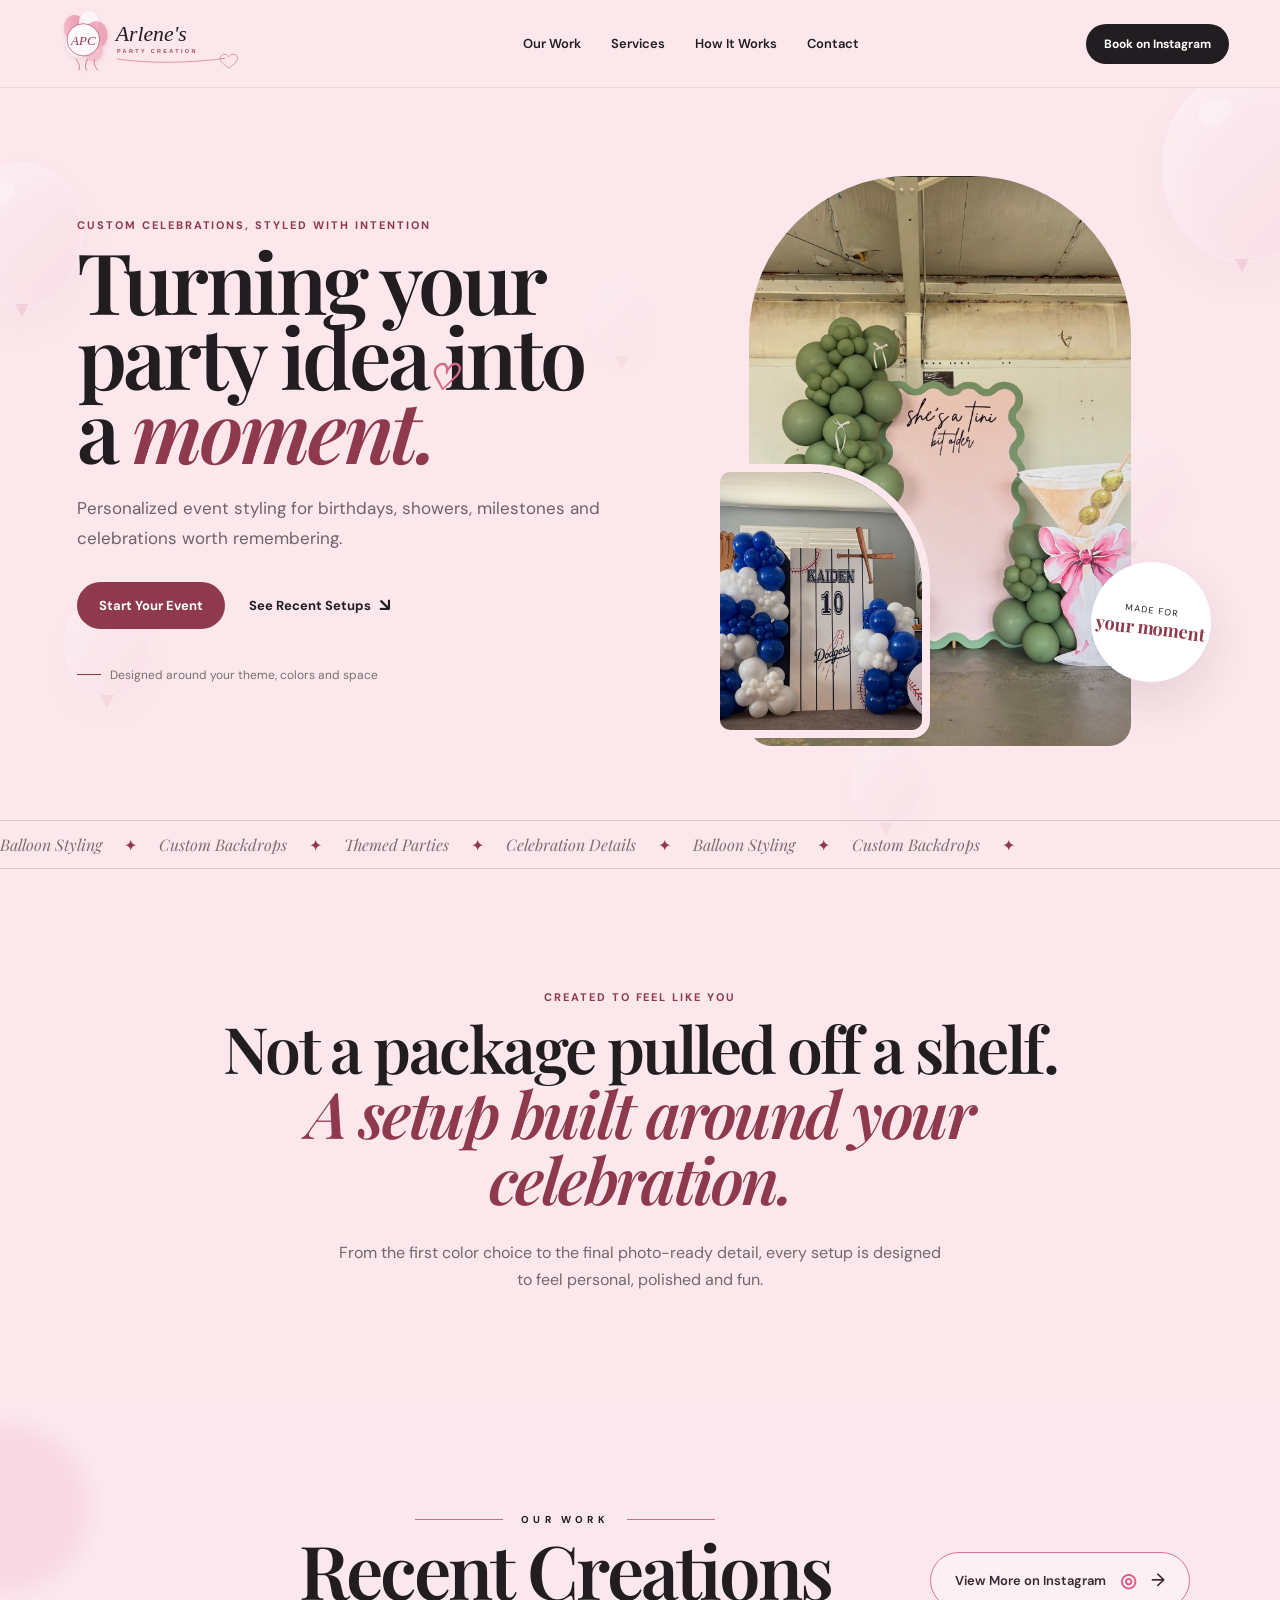
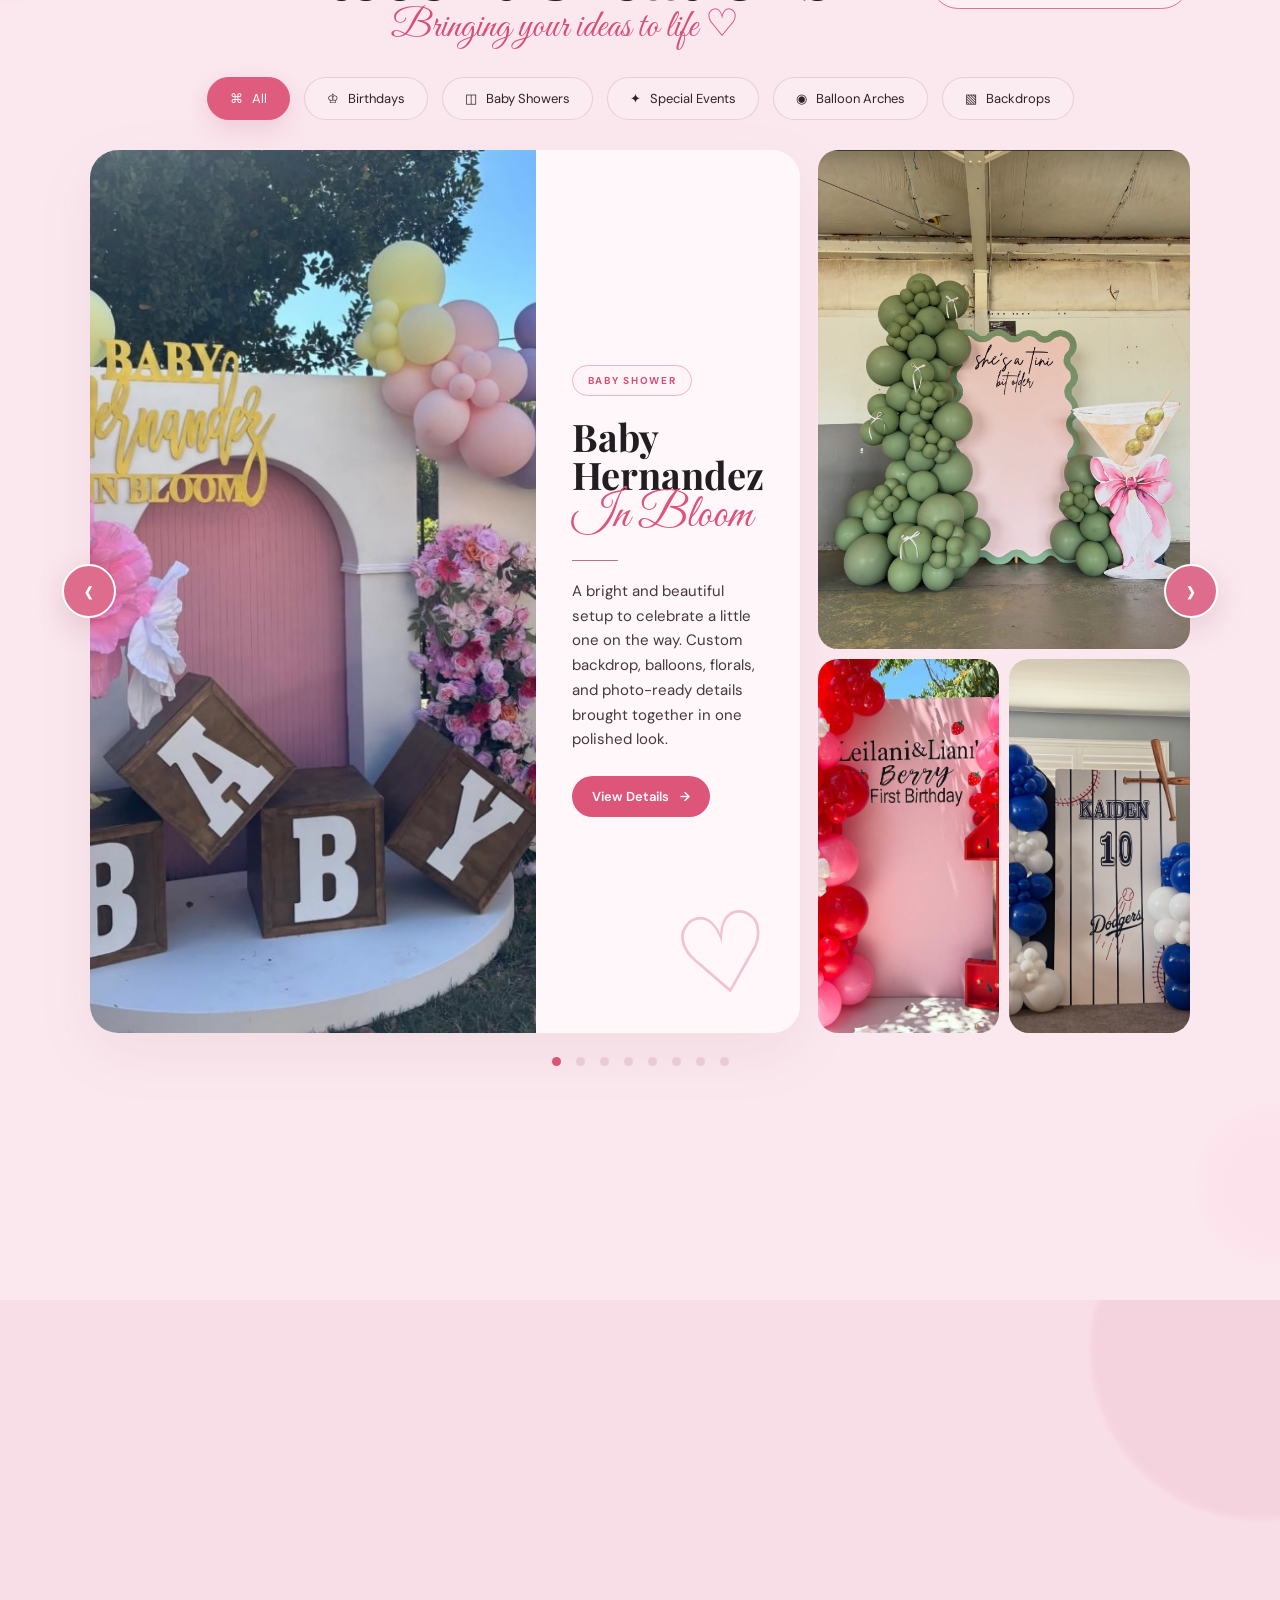
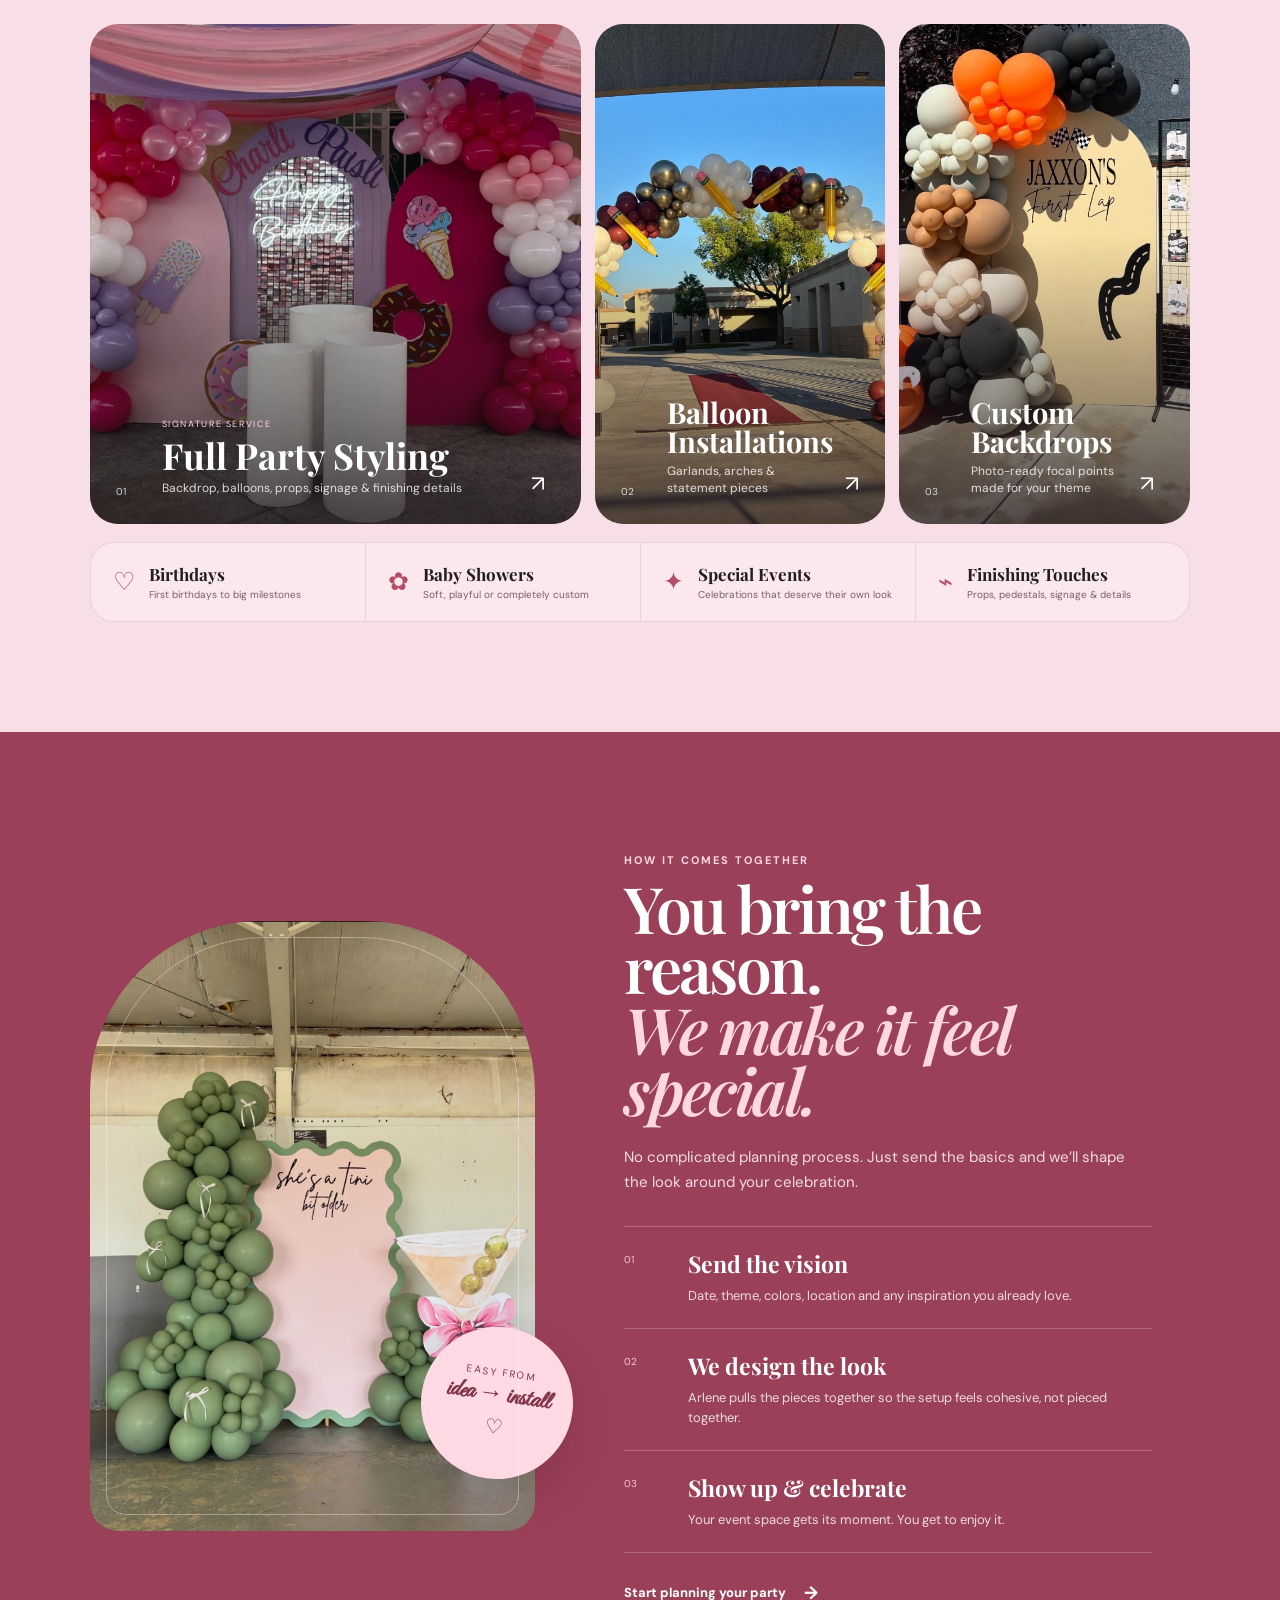
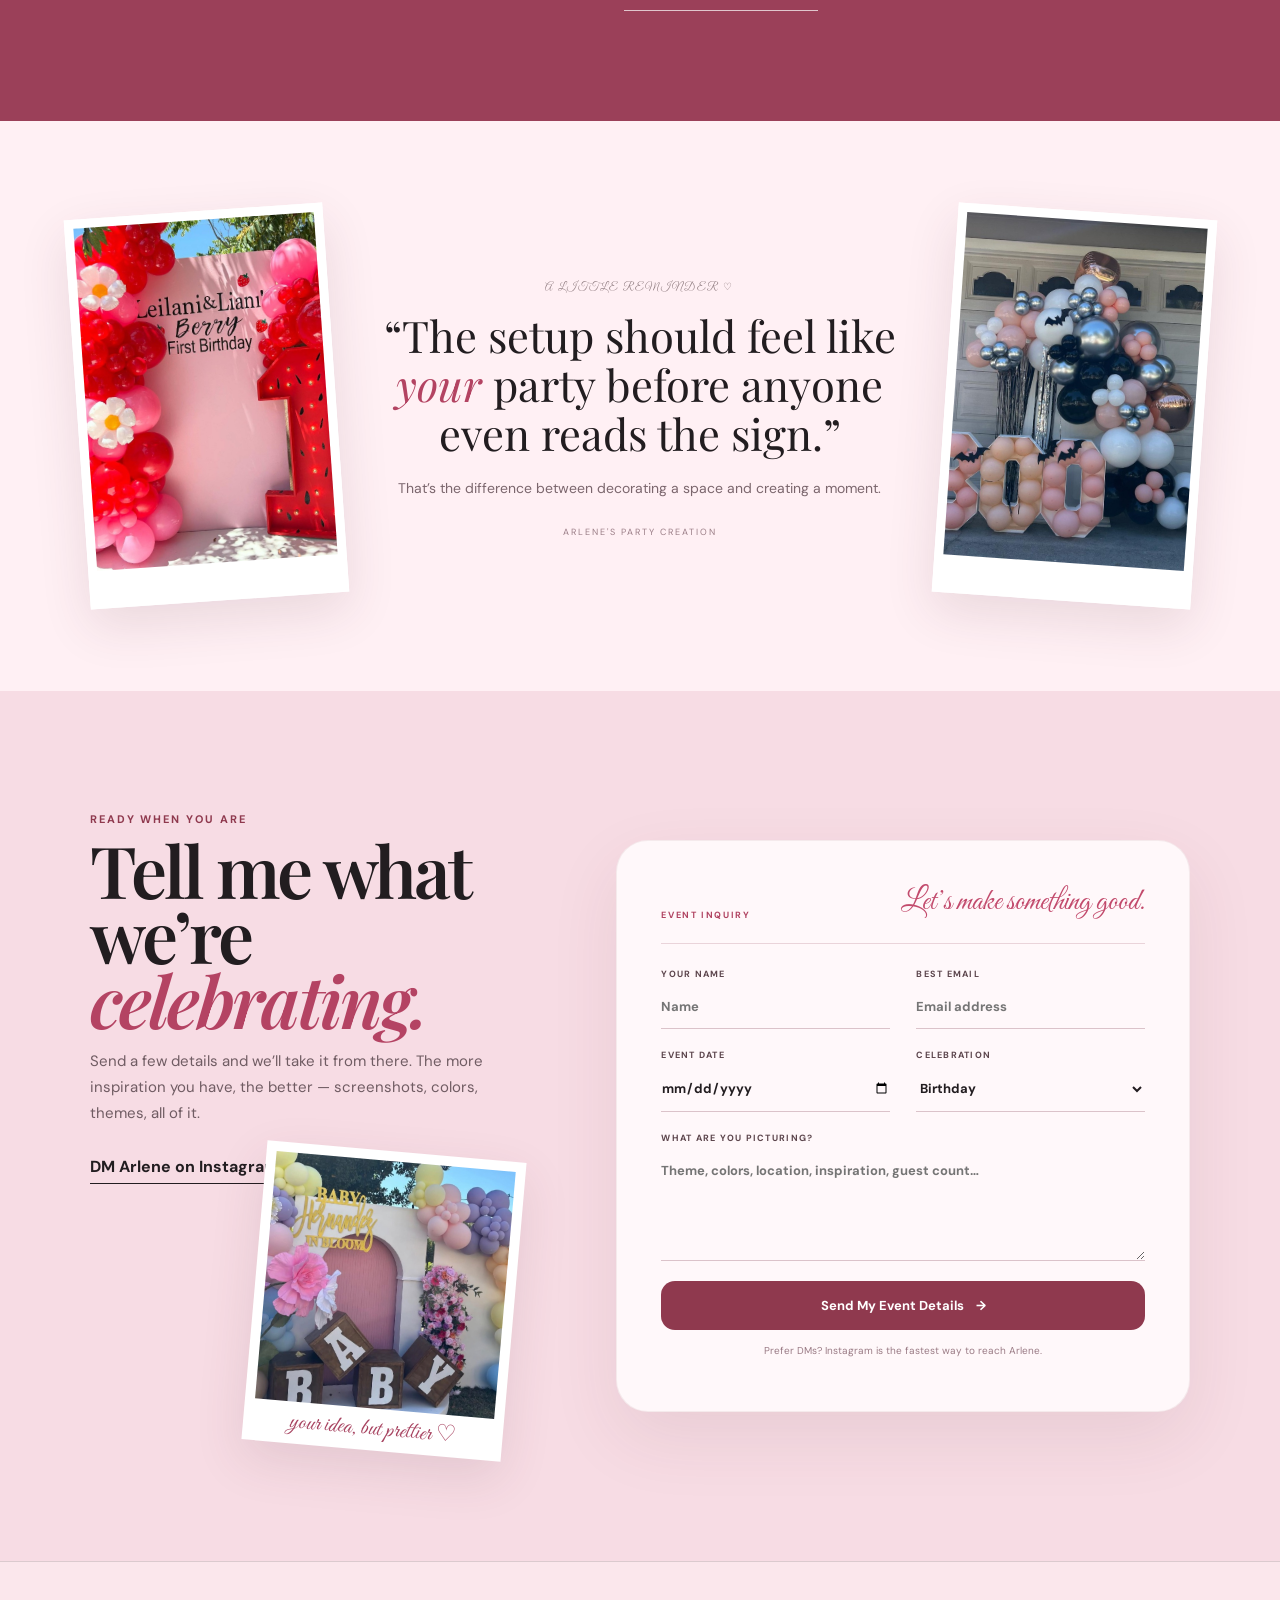
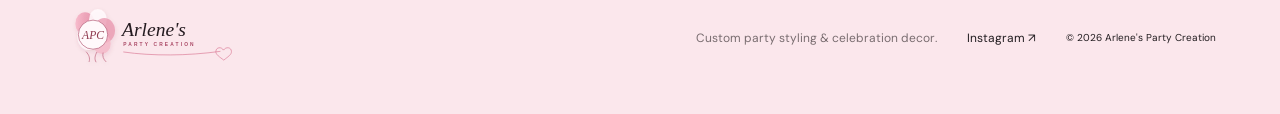
==== preview.html @ 28bd99af "Add files via upload" ====
<!doctype html>
<html lang="en">
<head>
  <meta charset="utf-8" />
  <meta name="viewport" content="width=device-width, initial-scale=1" />
  <title>Arlene's Party Creation | Balloon Decor, Backdrops & Party Styling</title>
  <meta name="description" content="Arlene's Party Creation creates custom balloon styling, party backdrops, birthday decor, baby shower setups and photo-ready celebration designs tailored to your theme." />
  <meta name="keywords" content="party decor, balloon decor, balloon garlands, balloon arches, custom backdrops, birthday party decor, baby shower decor, event styling, party stylist, Arlene's Party Creation">
  <meta name="robots" content="index,follow,max-image-preview:large">
  <meta name="theme-color" content="#f8dce5">
  <meta property="og:type" content="website"><meta property="og:title" content="Arlene's Party Creation | Custom Balloon & Party Decor">
  <meta property="og:description" content="Custom balloon styling, themed backdrops and celebration setups designed around your colors, theme and occasion.">
  <meta property="og:image" content="[data-uri]"><meta name="twitter:card" content="summary_large_image">
  <link rel="icon" href="[data-uri]" type="image/svg+xml">
  <link rel="preconnect" href="https://fonts.googleapis.com">
  <link rel="preconnect" href="https://fonts.gstatic.com" crossorigin>
  <link href="https://fonts.googleapis.com/css2?family=DM+Sans:wght@400;500;600;700&family=Great+Vibes&family=Playfair+Display:ital,wght@0,600;1,600&display=swap" rel="stylesheet">
  <style>:root{--ink:#221d20;--cream:#fbe7ec;--soft:#f6dce4;--rose:#d98d8d;--berry:#8f394e;--peach:#f2c6a8;--line:rgba(34,29,32,.14)}*{box-sizing:border-box}html{scroll-behavior:smooth}body{margin:0;background:var(--cream);color:var(--ink);font-family:"DM Sans",sans-serif}a{color:inherit;text-decoration:none}.site-header{height:88px;display:flex;align-items:center;justify-content:space-between;padding:0 4vw;position:sticky;top:0;z-index:50;background:rgba(255,249,244,.88);backdrop-filter:blur(16px);border-bottom:1px solid rgba(34,29,32,.08)}.brand,.footer-brand{display:flex;align-items:center;gap:12px}.brand-mark{width:42px;height:42px;border:1.5px solid var(--berry);border-radius:50%;display:grid;place-items:center;font-family:"Playfair Display",serif;font-style:italic;color:var(--berry)}.brand-copy,.footer-brand div{display:flex;flex-direction:column;line-height:1}.brand-copy b,.footer-brand b{font-family:"Playfair Display",serif;font-size:20px}.brand-copy small,.footer-brand small{font-size:9px;text-transform:uppercase;letter-spacing:.2em;margin-top:5px}.desktop-nav{display:flex;gap:30px;font-size:13px;font-weight:600}.desktop-nav a{position:relative}.desktop-nav a:after{content:"";height:1px;background:var(--berry);position:absolute;left:0;right:100%;bottom:-6px;transition:.25s}.desktop-nav a:hover:after{right:0}.header-cta{background:var(--ink);color:white;padding:12px 18px;border-radius:999px;font-size:12px;font-weight:700}.menu-btn{display:none;background:none;border:0}.hero{min-height:720px;display:grid;grid-template-columns:1fr 1fr;gap:5vw;align-items:center;padding:72px 6vw 90px;overflow:hidden}.eyebrow,.section-kicker{text-transform:uppercase;letter-spacing:.18em;font-size:11px;font-weight:700;color:var(--berry)}h1,h2{font-family:"Playfair Display",serif;font-weight:600;letter-spacing:-.04em;margin:0}h1{font-size:clamp(54px,6.6vw,108px);line-height:.88;max-width:720px}h1 em,h2 em{font-weight:600;color:var(--berry)}.hero-lede{font-size:17px;line-height:1.75;max-width:530px;color:#6f6165;margin:28px 0}.hero-actions{display:flex;align-items:center;gap:24px}.btn{display:inline-flex;align-items:center;justify-content:center;border:0;cursor:pointer;font:inherit}.btn.primary{background:var(--berry);color:#fff;padding:15px 22px;border-radius:999px;font-size:13px;font-weight:700}.btn.text{font-size:13px;font-weight:700}.btn.text span{font-size:18px;margin-left:8px}.hero-note{margin-top:38px;font-size:12px;color:#7a6e70;display:flex;align-items:center;gap:9px}.hero-note span{width:24px;height:1px;background:var(--berry)}.hero-collage{height:570px;position:relative}.photo-card,.gallery-item{overflow:hidden;background:linear-gradient(135deg,#f5dfd5,#ead2da);border-radius:160px 160px 22px 22px}.photo-card img,.gallery-item img{width:100%;height:100%;object-fit:cover;display:block}.photo-main{width:72%;height:100%;position:absolute;right:6%;top:0}.photo-small{width:41%;height:48%;position:absolute;left:0;bottom:-24px;border-radius:18px 120px 18px 18px;border:8px solid var(--cream)}.floating-badge{position:absolute;right:-8px;bottom:48px;width:120px;height:120px;background:#fff;border-radius:50%;display:flex;flex-direction:column;align-items:center;justify-content:center;text-align:center;box-shadow:0 20px 50px rgba(77,40,50,.12);transform:rotate(7deg)}.floating-badge span{font-size:9px;text-transform:uppercase;letter-spacing:.15em}.floating-badge b{font-family:"Playfair Display";color:var(--berry);font-size:18px}.photo-placeholder{width:100%;height:100%;display:grid;place-content:center;text-align:center;padding:24px;color:#8e6c70;background:linear-gradient(140deg,rgba(255,255,255,.15),rgba(143,57,78,.09));border:1px dashed rgba(143,57,78,.22)}.photo-placeholder strong{font-family:"Playfair Display";font-size:22px}.photo-placeholder span{font-size:10px;margin-top:7px;line-height:1.5}.ticker{overflow:hidden;border-block:1px solid var(--line);padding:13px 0;white-space:nowrap;color:#7f6c70;font-family:"Playfair Display";font-style:italic}.ticker div{width:max-content;animation:ticker 28s linear infinite}.ticker i{color:var(--berry);padding:0 18px;font-style:normal}@keyframes ticker{to{transform:translateX(-50%)}}.section-pad{padding:110px 7vw}.intro{text-align:center;max-width:1100px;margin:auto}.intro h2,.section-head h2,.process h2,.contact h2{font-size:clamp(42px,5vw,72px);line-height:1.02}.intro>p:last-child{max-width:620px;margin:28px auto 0;color:#74676a;line-height:1.7}
.work{background:#fbe8ef}.showcase-section{position:relative;overflow:hidden}.showcase-section:before,.showcase-section:after{content:"";position:absolute;border-radius:50%;filter:blur(10px);opacity:.45;pointer-events:none}.showcase-section:before{width:170px;height:170px;background:#f7c6d7;left:-80px;top:20px}.showcase-section:after{width:150px;height:150px;background:#ffdce7;right:-70px;bottom:40px}.showcase-top{display:flex;justify-content:space-between;align-items:center;gap:30px;margin-bottom:30px}.showcase-title-wrap{text-align:center;flex:1;transform:translateX(70px)}.showcase-eyebrow{display:flex;align-items:center;justify-content:center;gap:18px;font-size:10px;letter-spacing:.42em}.showcase-eyebrow span{width:88px;height:1px;background:#b97588}.showcase-title-wrap h2{font-size:clamp(48px,5.8vw,86px);line-height:.92;margin-top:10px}.script-tagline{font-family:"Great Vibes",cursive;color:#d74f78;font-size:clamp(30px,3vw,48px);margin:4px 0 0;line-height:1}.instagram-pill{border:1px solid #df7292;border-radius:999px;padding:15px 24px;display:flex;align-items:center;gap:14px;font-size:13px;font-weight:600;color:#3a2530;background:rgba(255,255,255,.34);white-space:nowrap;transition:.2s}.instagram-pill:hover{background:white;transform:translateY(-2px)}.instagram-pill span{font-size:19px;color:#dd5c83}.instagram-pill b{font-size:18px;font-weight:500}.project-tabs{display:flex;gap:14px;justify-content:center;flex-wrap:wrap;margin:18px auto 30px}.project-tab{border:1px solid rgba(170,93,118,.22);background:rgba(255,255,255,.2);border-radius:999px;padding:12px 22px;font:inherit;font-size:13px;cursor:pointer;display:flex;align-items:center;gap:9px;color:#2f2127;transition:.2s}.project-tab.active{background:#df5c7e;color:#fff;border-color:#df5c7e;box-shadow:0 8px 24px rgba(190,74,108,.18)}.project-stage{position:relative;display:grid;grid-template-columns:2fr 1.05fr;gap:18px;align-items:stretch}.featured-project{display:grid;grid-template-columns:1.35fr .72fr;background:rgba(255,255,255,.58);border-radius:28px;overflow:hidden;box-shadow:0 20px 60px rgba(142,74,94,.08)}.featured-photo{margin:0;min-height:530px;overflow:hidden}.featured-photo img{width:100%;height:100%;object-fit:cover;display:block;transition:opacity .22s ease,transform .35s ease}.featured-photo img.swap{opacity:.1;transform:scale(1.02)}.featured-copy{position:relative;padding:42px 36px;display:flex;flex-direction:column;align-items:flex-start;justify-content:center;background:rgba(255,248,250,.9)}.category-pill{font-size:10px;font-weight:700;letter-spacing:.17em;color:#d54f76;border:1px solid #efb4c5;border-radius:999px;padding:8px 15px;background:#fff4f7}.featured-copy h3{font-family:"Playfair Display",serif;font-size:38px;line-height:1;margin:22px 0 0}.project-script{font-family:"Great Vibes",cursive;color:#df527b;font-size:46px;line-height:.95;margin:0 0 14px}.mini-line{width:46px;height:1px;background:#b47789;margin:8px 0 18px}.project-description{font-size:15px;line-height:1.65;color:#46373d;margin:0 0 24px;max-width:300px}.details-btn{background:#dd567a;color:#fff;border-radius:999px;padding:12px 20px;font-size:13px;font-weight:600}.details-btn span{margin-left:8px}.heart-doodle{position:absolute;right:24px;bottom:10px;font-family:"Great Vibes",cursive;font-size:110px;line-height:1;color:#f1c2cf;transform:rotate(-10deg);font-weight:400}.side-gallery{display:grid;grid-template-rows:1.2fr .9fr;gap:10px}.side-row{display:grid;grid-template-columns:1fr 1fr;gap:10px}.side-card{padding:0;border:0;border-radius:20px;overflow:hidden;cursor:pointer;background:#f1ccd7;min-height:0}.side-card img{width:100%;height:100%;object-fit:cover;display:block;transition:transform .35s ease}.side-card:hover img{transform:scale(1.035)}.project-arrow{position:absolute;top:50%;transform:translateY(-50%);z-index:4;border:2px solid #fff;background:#de6c8c;color:white;width:54px;height:54px;border-radius:50%;font:inherit;font-size:38px;line-height:1;display:grid;place-items:center;cursor:pointer;box-shadow:0 10px 30px rgba(144,65,89,.18)}.project-arrow.prev{left:-28px}.project-arrow.next{right:-28px}.project-dots{display:flex;justify-content:center;gap:15px;margin:24px 0 32px}.project-dots button{width:9px;height:9px;border:0;border-radius:50%;background:#edced7;padding:0;cursor:pointer}.project-dots button.active{background:#dc567a}.showcase-stats{border:1px solid rgba(178,101,124,.18);border-radius:34px;padding:22px 34px;display:grid;grid-template-columns:repeat(3,1fr);gap:20px;background:rgba(255,255,255,.18)}.showcase-stat{display:flex;align-items:center;justify-content:center;gap:14px;position:relative}.showcase-stat:not(:last-child):after{content:"";position:absolute;right:-10px;width:1px;height:46px;background:rgba(178,101,124,.18)}.stat-icon{width:46px;height:46px;border:1px solid #e28aa4;border-radius:50%;display:grid;place-items:center;color:#d9587c;font-size:24px}.showcase-stat div{display:flex;flex-direction:column}.showcase-stat b{font-family:"Playfair Display",serif;font-size:18px}.showcase-stat small{font-size:12px;margin-top:2px}.services{background:var(--soft)}.service-list{border-top:1px solid var(--line)}.service-row{display:grid;grid-template-columns:60px 1.1fr 1.5fr 30px;gap:24px;align-items:center;border-bottom:1px solid var(--line);padding:28px 4px}.service-row span{font-size:10px;color:var(--berry);font-weight:700}.service-row h3{font-family:"Playfair Display";font-size:27px;margin:0}.service-row p{color:#736669;line-height:1.6;margin:0;font-size:14px}.service-row>b{font-size:20px}.process{background:var(--berry);color:#fff}.process-card{display:grid;grid-template-columns:1fr 1fr;gap:9vw}.process .section-kicker{color:#f5c7c8}.process h2 em{color:#ffd8cf}.process ol{list-style:none;padding:0;margin:0}.process li{display:flex;gap:24px;padding:24px 0;border-bottom:1px solid rgba(255,255,255,.2)}.process li>span{font-size:10px;color:#f4c0c3}.process li b{font-family:"Playfair Display";font-size:23px}.process li p{margin:7px 0 0;color:#eddcdf;font-size:13px;line-height:1.6}.social-proof{text-align:center;background:#fdf1f4}.quote-mark{font-family:"Playfair Display";font-size:70px;color:var(--peach);height:55px}.quote{font-family:"Playfair Display";font-style:italic;font-size:clamp(30px,4vw,54px);max-width:900px;margin:15px auto 24px}.social-proof span{text-transform:uppercase;letter-spacing:.2em;font-size:10px;color:#8a777b}.contact{display:grid;grid-template-columns:.8fr 1.2fr;gap:10vw;align-items:start}.contact-copy>p:not(.section-kicker){color:#736669;line-height:1.7;max-width:470px}.instagram-link{display:inline-flex;gap:22px;margin-top:15px;font-weight:700;border-bottom:1px solid var(--ink);padding-bottom:6px}.contact-form{background:#fff;padding:32px;border-radius:24px;box-shadow:0 25px 80px rgba(77,40,50,.08)}label{display:block;font-size:11px;font-weight:700;text-transform:uppercase;letter-spacing:.08em;margin-bottom:20px}input,select,textarea{display:block;width:100%;border:0;border-bottom:1px solid #d6c8cb;background:transparent;padding:12px 0;font:inherit;font-size:14px;outline:none;color:var(--ink);margin-top:6px}textarea{resize:vertical}.form-row{display:grid;grid-template-columns:1fr 1fr;gap:24px}.submit{width:100%;margin-top:5px}.form-status{text-align:center;font-size:12px;color:var(--berry)}footer{padding:42px 5vw;border-top:1px solid var(--line);display:grid;grid-template-columns:1fr auto auto auto;align-items:center;gap:30px;font-size:12px}footer p{color:#796d70}.reveal{opacity:0;transform:translateY(18px);transition:opacity .7s ease,transform .7s ease}.reveal.visible{opacity:1;transform:none}@media(max-width:900px){.desktop-nav,.header-cta{display:none}.menu-btn{display:flex;width:38px;height:38px;flex-direction:column;justify-content:center;gap:6px}.menu-btn span{display:block;height:1px;background:var(--ink);width:23px}.site-header.menu-open .desktop-nav{position:absolute;display:flex;flex-direction:column;top:88px;left:0;right:0;background:var(--cream);padding:28px 5vw;border-bottom:1px solid var(--line)}.hero{grid-template-columns:1fr;padding-top:55px}.hero-collage{height:520px;margin-top:10px}.section-pad{padding:80px 6vw}.masonry-grid{grid-template-columns:1fr 1fr;grid-auto-rows:210px}.gallery-item.wide{grid-column:span 1}.service-row{grid-template-columns:42px 1fr 24px}.service-row p{grid-column:2/4;margin-top:-12px}.process-card,.contact{grid-template-columns:1fr;gap:50px}footer{grid-template-columns:1fr 1fr}footer p{grid-column:1/3}}@media(max-width:560px){.site-header{height:74px;padding:0 18px}.brand-mark{width:37px;height:37px}.brand-copy b{font-size:17px}.brand-copy small{font-size:8px}.site-header.menu-open .desktop-nav{top:74px}.hero{padding:40px 20px 72px;min-height:auto}.hero h1{font-size:56px}.hero-lede{font-size:15px}.hero-actions{align-items:flex-start;flex-direction:column;gap:16px}.hero-collage{height:420px}.photo-main{width:83%;right:0}.photo-small{width:46%;height:42%}.floating-badge{width:96px;height:96px;right:-4px;bottom:30px}.floating-badge b{font-size:15px}.section-pad{padding:68px 20px}.section-head{align-items:flex-start;gap:20px;flex-direction:column}.masonry-grid{grid-template-columns:1fr;grid-auto-rows:330px}.gallery-item.tall{grid-row:span 1}.service-row{padding:24px 0}.service-row h3{font-size:23px}.form-row{grid-template-columns:1fr}.contact-form{padding:24px 20px;border-radius:16px}footer{padding:35px 20px;grid-template-columns:1fr;gap:14px}footer p{grid-column:auto}.ticker div{animation-duration:20s}}

@media(max-width:1100px){.showcase-title-wrap{transform:none}.showcase-top{flex-direction:column}.project-stage{grid-template-columns:1fr}.side-gallery{grid-template-columns:1.2fr 1fr;grid-template-rows:none;height:320px}.side-row{grid-template-columns:1fr 1fr}.project-arrow.prev{left:-18px}.project-arrow.next{right:-18px}}
@media(max-width:760px){.showcase-section{padding-left:18px;padding-right:18px}.showcase-title-wrap h2{font-size:52px}.script-tagline{font-size:34px}.showcase-eyebrow span{width:46px}.project-tabs{justify-content:flex-start;flex-wrap:nowrap;overflow-x:auto;padding-bottom:6px}.project-tab{flex:0 0 auto;padding:10px 16px}.featured-project{grid-template-columns:1fr}.featured-photo{min-height:420px}.featured-copy{padding:28px 24px 36px}.featured-copy h3{font-size:34px}.project-script{font-size:42px}.heart-doodle{font-size:80px}.side-gallery{height:240px}.project-arrow{width:44px;height:44px;font-size:30px}.project-arrow.prev{left:-8px}.project-arrow.next{right:-8px}.showcase-stats{grid-template-columns:1fr;padding:20px}.showcase-stat{justify-content:flex-start}.showcase-stat:not(:last-child):after{display:none}}
@media(max-width:520px){.featured-photo{min-height:330px}.side-gallery{grid-template-columns:1fr;height:auto}.side-gallery>.large{height:220px}.side-row{height:180px}.instagram-pill{padding:13px 18px}.showcase-top{align-items:stretch}.showcase-title-wrap{text-align:left}.showcase-eyebrow{justify-content:flex-start}.showcase-title-wrap h2{font-size:48px}.project-description{font-size:14px}.project-arrow{display:none}}

/* --- Editorial service/process/contact refresh --- */
.services-editorial{background:#f8dfe7;position:relative;overflow:hidden}
.services-editorial:before{content:"";position:absolute;width:340px;height:340px;border-radius:50%;background:#f4c9d7;filter:blur(2px);right:-150px;top:-120px;opacity:.5}
.services-intro{display:grid;grid-template-columns:1.35fr .65fr;gap:8vw;align-items:end;margin-bottom:48px;position:relative;z-index:1}.services-intro h2{font-size:clamp(48px,5.4vw,82px);line-height:.94}.services-lede{font-size:15px;line-height:1.75;color:#6f5b62;max-width:460px;margin:0 0 8px}
.service-feature-grid{display:grid;grid-template-columns:1.35fr .8fr .8fr;gap:14px;height:500px}.service-feature{position:relative;border-radius:28px;overflow:hidden;min-width:0;background:#e6becb}.service-feature img{width:100%;height:100%;object-fit:cover;display:block;transition:transform .6s cubic-bezier(.2,.65,.25,1)}.service-feature:hover img{transform:scale(1.045)}.service-feature:after{content:"";position:absolute;inset:0;background:linear-gradient(to top,rgba(24,14,18,.72),rgba(24,14,18,0) 58%)}.service-overlay{position:absolute;left:0;right:0;bottom:0;z-index:2;padding:26px;color:white;display:grid;grid-template-columns:34px 1fr 24px;gap:12px;align-items:end}.service-overlay>span{font-size:10px;opacity:.8}.service-overlay p{margin:0 0 7px;font-size:9px;text-transform:uppercase;letter-spacing:.18em;color:#ffd7e1}.service-overlay h3{font-family:"Playfair Display",serif;font-size:29px;line-height:1;margin:0}.service-feature.large h3{font-size:36px}.service-overlay small{display:block;margin-top:7px;font-size:12px;line-height:1.45;color:rgba(255,255,255,.82)}.service-overlay>b{font-size:22px;font-weight:400}.service-mini-row{display:grid;grid-template-columns:repeat(4,1fr);margin-top:18px;border:1px solid rgba(104,54,68,.12);border-radius:24px;background:rgba(255,255,255,.28);overflow:hidden}.service-mini-row>div{display:flex;align-items:center;gap:14px;padding:20px 22px}.service-mini-row>div+div{border-left:1px solid rgba(104,54,68,.12)}.service-mini-row>div>span{font-size:25px;color:#b44d6a}.service-mini-row p{margin:0;display:flex;flex-direction:column}.service-mini-row b{font-family:"Playfair Display",serif;font-size:17px}.service-mini-row small{font-size:10px;color:#785f67;margin-top:3px}

.process-editorial{background:#9b4059;color:white;display:grid;grid-template-columns:.88fr 1.12fr;gap:7vw;align-items:center}.process-visual{position:relative;min-height:610px}.process-visual img{width:100%;height:610px;object-fit:cover;border-radius:170px 170px 28px 28px;display:block}.process-visual:after{content:"";position:absolute;inset:16px;border:1px solid rgba(255,255,255,.35);border-radius:158px 158px 20px 20px;pointer-events:none}.process-sticker{position:absolute;right:-38px;bottom:52px;width:152px;height:152px;background:#ffd9e3;color:#80354b;border-radius:50%;display:flex;flex-direction:column;align-items:center;justify-content:center;text-align:center;transform:rotate(8deg);box-shadow:0 20px 45px rgba(49,15,26,.18)}.process-sticker span{font-size:10px;text-transform:uppercase;letter-spacing:.17em}.process-sticker b{font-family:"Great Vibes",cursive;font-size:25px;line-height:1.05;margin-top:4px}.process-sticker i{font-style:normal;font-size:20px;margin-top:4px}.process-content{padding-right:3vw}.process-editorial .section-kicker{color:#ffd7e2}.process-content h2{font-size:clamp(46px,5vw,75px);line-height:.95}.process-content h2 em{color:#ffd7df}.process-lede{max-width:570px;color:#f5dce3;font-size:15px;line-height:1.7;margin:24px 0 30px}.process-steps{margin:0;padding:0;list-style:none;border-top:1px solid rgba(255,255,255,.22)}.process-steps li{display:grid;grid-template-columns:46px 1fr;gap:18px;padding:21px 0;border-bottom:1px solid rgba(255,255,255,.22)}.process-steps li>span{font-size:10px;color:#f9c9d5;padding-top:5px}.process-steps b{font-family:"Playfair Display",serif;font-size:24px}.process-steps p{margin:5px 0 0;color:#f0d5dc;font-size:13px;line-height:1.55}.process-link{display:inline-flex;align-items:center;gap:18px;margin-top:28px;padding-bottom:5px;border-bottom:1px solid rgba(255,255,255,.7);font-size:13px;font-weight:700}.process-link span{font-size:18px}

.social-editorial{min-height:560px;background:#fff0f4;display:grid;grid-template-columns:.75fr 1.5fr .75fr;align-items:center;gap:46px;padding:90px 6vw;overflow:hidden}.quote-photo{height:390px;transform:rotate(-4deg);border:9px solid #fff;border-bottom-width:38px;box-shadow:0 18px 50px rgba(86,45,56,.12);background:#fff}.quote-photo.second{transform:rotate(4deg)}.quote-photo img{width:100%;height:100%;object-fit:cover;display:block}.quote-copy{text-align:center;position:relative}.quote-scribble{font-family:"Great Vibes",cursive;color:#d15177;font-size:34px}.quote-copy blockquote{font-family:"Playfair Display",serif;font-size:clamp(32px,3.4vw,55px);line-height:1.12;margin:16px auto 20px;max-width:760px}.quote-copy blockquote em{color:#b34362}.quote-copy>p{max-width:560px;margin:0 auto;color:#7b666d;line-height:1.65;font-size:14px}.quote-copy small{display:block;margin-top:25px;text-transform:uppercase;letter-spacing:.22em;font-size:9px;color:#9a7d86}

.contact-editorial{background:#f7dce4;display:grid;grid-template-columns:.85fr 1.15fr;gap:8vw;align-items:center;position:relative}.contact-side{position:relative;min-height:650px}.contact-side h2{font-size:clamp(52px,5.6vw,84px);line-height:.91}.contact-side h2 em{color:#b44363}.contact-side>p:not(.section-kicker){max-width:490px;color:#705c63;line-height:1.75;font-size:15px}.contact-polaroid{position:absolute;width:260px;height:300px;right:0;bottom:0;background:#fff;padding:10px 10px 42px;transform:rotate(5deg);box-shadow:0 18px 50px rgba(93,51,63,.12)}.contact-polaroid img{width:100%;height:100%;object-fit:cover}.contact-polaroid span{font-family:"Great Vibes",cursive;position:absolute;left:0;right:0;bottom:7px;text-align:center;color:#a74360;font-size:23px}.contact-form-editorial{background:#fff8fa;border-radius:32px;padding:42px 44px;box-shadow:0 26px 70px rgba(92,47,60,.09);border:1px solid rgba(125,64,82,.08)}.form-heading{display:flex;justify-content:space-between;align-items:end;gap:20px;border-bottom:1px solid #ead4da;padding-bottom:22px;margin-bottom:24px}.form-heading span{text-transform:uppercase;letter-spacing:.18em;font-size:9px;color:#b04361;font-weight:700}.form-heading b{font-family:"Great Vibes",cursive;color:#c24a6c;font-size:30px;font-weight:400}.field-pair{display:grid;grid-template-columns:1fr 1fr;gap:26px}.contact-form-editorial label{font-size:9px;letter-spacing:.14em;color:#5c454c}.contact-form-editorial input,.contact-form-editorial select,.contact-form-editorial textarea{border-bottom:1px solid #dbc3ca;padding:12px 0 13px;font-size:13px}.contact-form-editorial textarea{min-height:110px}.contact-form-editorial .submit{margin-top:8px;border-radius:14px;padding:16px 20px;display:flex;gap:12px}.form-note{text-align:center;color:#9a7b85;font-size:10px;margin:14px 0 0}

@media(max-width:1000px){.services-intro{grid-template-columns:1fr;gap:20px}.service-feature-grid{grid-template-columns:1fr 1fr;height:auto}.service-feature{height:360px}.service-feature.large{grid-column:1/-1;height:480px}.service-mini-row{grid-template-columns:1fr 1fr}.service-mini-row>div:nth-child(3){border-left:0;border-top:1px solid rgba(104,54,68,.12)}.service-mini-row>div:nth-child(4){border-top:1px solid rgba(104,54,68,.12)}.process-editorial{grid-template-columns:1fr;gap:55px}.process-visual{max-width:650px;margin:auto;width:100%}.process-content{padding-right:0}.social-editorial{grid-template-columns:.7fr 1.5fr}.quote-photo.second{display:none}.contact-editorial{grid-template-columns:1fr;gap:40px}.contact-side{min-height:auto;padding-bottom:320px}.contact-polaroid{left:50%;right:auto;transform:translateX(-50%) rotate(4deg)}}
@media(max-width:640px){.service-feature-grid{grid-template-columns:1fr}.service-feature,.service-feature.large{height:380px;grid-column:auto}.service-overlay{padding:20px}.service-feature.large h3,.service-overlay h3{font-size:27px}.service-mini-row{grid-template-columns:1fr}.service-mini-row>div+div{border-left:0;border-top:1px solid rgba(104,54,68,.12)}.process-visual,.process-visual img{min-height:0;height:470px}.process-sticker{width:118px;height:118px;right:-4px;bottom:24px}.process-sticker b{font-size:20px}.social-editorial{grid-template-columns:1fr;padding:70px 20px}.quote-photo{display:none}.quote-copy blockquote{font-size:36px}.contact-side{padding-bottom:280px}.contact-polaroid{width:220px;height:255px}.contact-form-editorial{padding:28px 20px;border-radius:22px}.field-pair{grid-template-columns:1fr;gap:0}.form-heading{align-items:flex-start;flex-direction:column}.form-heading b{font-size:28px}}


/* APC brand polish */
html{scrollbar-color:#c75d7d #f8dce5;scrollbar-width:thin}body{position:relative;isolation:isolate;overflow-x:hidden;cursor:url("data:image/svg+xml,%3Csvg xmlns='http://www.w3.org/2000/svg' width='28' height='28'%3E%3Cpath d='M4 3l16 11-7 2 4 7-3 2-4-7-5 5z' fill='%23fff8fb' stroke='%23a94764' stroke-width='1.7'/%3E%3C/svg%3E") 4 3,auto}a,button,input,select,textarea{cursor:url("data:image/svg+xml,%3Csvg xmlns='http://www.w3.org/2000/svg' width='30' height='30'%3E%3Ccircle cx='15' cy='15' r='11' fill='%23f8dce5' stroke='%23a94764' stroke-width='1.5'/%3E%3Cpath d='M10 15c2-5 8-5 10 0-2 4-5 6-5 6s-3-2-5-6z' fill='%23d86f8d'/%3E%3C/svg%3E") 15 15,pointer}::-webkit-scrollbar{width:11px}::-webkit-scrollbar-track{background:#f8dce5}::-webkit-scrollbar-thumb{background:linear-gradient(#e991aa,#ad4765);border:3px solid #f8dce5;border-radius:999px}.site-header{background:rgba(251,231,236,.84)}.brand{height:72px;min-width:230px}.brand-logo{width:245px;height:72px;object-fit:contain;object-position:left}.footer-logo{width:220px;height:68px;object-fit:contain}.ambient-balloons{position:fixed;inset:0;z-index:-1;pointer-events:none;overflow:hidden}.ambient-balloon{position:absolute;width:120px;height:145px;border-radius:50%;background:linear-gradient(135deg,rgba(255,255,255,.42),rgba(227,126,157,.13));border:1px solid rgba(255,255,255,.4);box-shadow:inset 18px 14px 28px rgba(255,255,255,.24),0 18px 55px rgba(155,64,90,.06);opacity:.6;animation:apcFloat 12s ease-in-out infinite}.ambient-balloon:before{content:"";position:absolute;left:22%;top:14%;width:22%;height:14%;border-radius:50%;background:rgba(255,255,255,.48);transform:rotate(-28deg)}.ambient-balloon:after{content:"";position:absolute;left:50%;bottom:-11px;transform:translateX(-50%);border-left:7px solid transparent;border-right:7px solid transparent;border-top:13px solid rgba(201,94,125,.24)}.b1{left:-38px;top:18%;animation-delay:-3s}.b2{right:-42px;top:8%;width:160px;height:190px;animation-delay:-8s}.b3{left:5%;top:66%;width:86px;height:104px;animation-delay:-5s;opacity:.4}.b4{right:8%;top:48%;width:92px;height:112px;animation-delay:-1s;opacity:.36}.b5{left:46%;top:31%;width:66px;height:80px;animation-delay:-10s;opacity:.22}.b6{right:28%;top:82%;width:72px;height:88px;animation-delay:-6s;opacity:.28}@keyframes apcFloat{50%{translate:0 -22px;rotate:3deg}}.hero,.intro,.showcase-section,.services-editorial,.process-editorial,.social-editorial,.contact-editorial,footer{position:relative;z-index:1}.hero h1 em{position:relative}.hero h1 em:after{content:"♡";position:absolute;font-family:"Great Vibes",cursive;font-size:.42em;color:#d76888;right:-.55em;top:-.18em}.btn,.header-cta,.instagram-pill,.details-btn{transition:.2s}.btn:hover,.header-cta:hover,.details-btn:hover{transform:translateY(-2px);box-shadow:0 12px 28px rgba(143,57,78,.16)}section[id]{scroll-margin-top:88px}:focus-visible{outline:3px solid rgba(169,71,100,.45);outline-offset:4px}
@media(max-width:900px){.brand{min-width:190px;height:64px}.brand-logo{width:205px;height:64px}.project-stage{grid-template-columns:1fr}.featured-project{grid-template-columns:1.15fr .85fr}.showcase-title-wrap{transform:none}}
@media(max-width:640px){.site-header{height:72px;padding:0 16px}.brand{min-width:0;width:174px;height:58px}.brand-logo{width:174px;height:58px}.site-header.menu-open .desktop-nav{top:72px;background:rgba(251,231,236,.98)}.ambient-balloon{opacity:.28}.b2,.b5{display:none}.hero{padding:38px 18px 64px}.hero h1{font-size:clamp(48px,15vw,64px);line-height:.92}.section-pad{padding:64px 18px}.showcase-top{display:block}.showcase-title-wrap{text-align:left}.showcase-eyebrow{justify-content:flex-start}.showcase-title-wrap h2{font-size:52px}.project-tabs{justify-content:flex-start;flex-wrap:nowrap;overflow-x:auto;margin-right:-18px;scrollbar-width:none}.project-tab{flex:0 0 auto}.project-stage{display:block}.featured-project{display:block}.featured-photo{min-height:390px;height:390px}.side-gallery{margin-top:12px}.showcase-stats{grid-template-columns:1fr}.showcase-stat{justify-content:flex-start}.showcase-stat:not(:last-child):after{width:100%;height:1px;bottom:-2px;right:0}.footer-logo{width:200px}}
@media(prefers-reduced-motion:reduce){*,*:before,*:after{animation-duration:.001ms!important;transition-duration:.001ms!important}.ambient-balloons{display:none}}
</style>
  <script type="application/ld+json">{"@context":"https://schema.org","@type":"LocalBusiness","name":"Arlene's Party Creation","description":"Custom party styling, balloon decor, themed backdrops and celebration setups.","sameAs":["https://www.instagram.com/arlenespartycreation/"],"knowsAbout":["Balloon styling","Balloon arches","Custom party backdrops","Birthday party decor","Baby shower decor","Event styling"]}</script>
</head>
<body><div class="ambient-balloons" aria-hidden="true"><span class="ambient-balloon b1"></span><span class="ambient-balloon b2"></span><span class="ambient-balloon b3"></span><span class="ambient-balloon b4"></span><span class="ambient-balloon b5"></span><span class="ambient-balloon b6"></span></div>
  <header class="site-header" id="top">
    <a class="brand" href="#top" aria-label="Arlene's Party Creation home"><img class="brand-logo" src="[data-uri]" alt="Arlene's Party Creation"></a>
    <nav class="desktop-nav" aria-label="Primary navigation">
      <a href="#work">Our Work</a>
      <a href="#services">Services</a>
      <a href="#process">How It Works</a>
      <a href="#contact">Contact</a>
    </nav>
    <a class="header-cta" href="https://www.instagram.com/arlenespartycreation/" target="_blank" rel="noreferrer">Book on Instagram</a>
    <button class="menu-btn" aria-label="Open menu" aria-expanded="false"><span></span><span></span></button>
  </header>

  <main>
    <section class="hero">
      <div class="hero-copy reveal">
        <p class="eyebrow">Custom celebrations, styled with intention</p>
        <h1>Turning your party idea into a <em>moment.</em></h1>
        <p class="hero-lede">Personalized event styling for birthdays, showers, milestones and celebrations worth remembering.</p>
        <div class="hero-actions">
          <a class="btn primary" href="#contact">Start Your Event</a>
          <a class="btn text" href="#work">See Recent Setups <span>↘</span></a>
        </div>
        <div class="hero-note"><span></span> Designed around your theme, colors and space</div>
      </div>

      <div class="hero-collage reveal" aria-label="Instagram work preview">
        <figure class="photo-card photo-main instagram-slot"><img src="[data-uri]" alt="Custom party setup by Arlene's Party Creation" loading="lazy"></figure>
        <figure class="photo-card photo-small instagram-slot"><img src="[data-uri]" alt="Custom party setup by Arlene's Party Creation" loading="lazy"></figure>
        <div class="floating-badge"><span>Made for</span><b>your moment</b></div>
      </div>
    </section>

    <section class="ticker" aria-label="Services overview">
      <div>Balloon Styling <i>✦</i> Custom Backdrops <i>✦</i> Themed Parties <i>✦</i> Celebration Details <i>✦</i> Balloon Styling <i>✦</i> Custom Backdrops <i>✦</i></div>
    </section>

    <section class="intro section-pad reveal">
      <p class="section-kicker">Created to feel like you</p>
      <h2>Not a package pulled off a shelf.<br><em>A setup built around your celebration.</em></h2>
      <p>From the first color choice to the final photo-ready detail, every setup is designed to feel personal, polished and fun.</p>
    </section>

    <section id="work" class="work showcase-section section-pad">
      <div class="showcase-top reveal">
        <div class="showcase-title-wrap">
          <div class="showcase-eyebrow"><span></span><b>OUR WORK</b><span></span></div>
          <h2>Recent Creations</h2>
          <p class="script-tagline">Bringing your ideas to life ♡</p>
        </div>
        <a class="instagram-pill" href="https://www.instagram.com/arlenespartycreation/" target="_blank" rel="noreferrer">View More on Instagram <span>◎</span> <b>→</b></a>
      </div>

      <div class="project-tabs reveal" role="tablist" aria-label="Project categories">
        <button class="project-tab active" data-filter="all">⌘ <span>All</span></button>
        <button class="project-tab" data-filter="birthday">♔ <span>Birthdays</span></button>
        <button class="project-tab" data-filter="baby">◫ <span>Baby Showers</span></button>
        <button class="project-tab" data-filter="special">✦ <span>Special Events</span></button>
        <button class="project-tab" data-filter="arches">◉ <span>Balloon Arches</span></button>
        <button class="project-tab" data-filter="backdrops">▧ <span>Backdrops</span></button>
      </div>

      <div class="project-stage reveal">
        <button class="project-arrow prev" aria-label="Previous project">‹</button>
        <div class="featured-project">
          <figure class="featured-photo"><img id="featuredImage" src="[data-uri]" alt="Baby Hernandez In Bloom party setup"></figure>
          <div class="featured-copy">
            <span id="featuredCategory" class="category-pill">BABY SHOWER</span>
            <h3 id="featuredTitle">Baby Hernandez</h3>
            <p id="featuredScript" class="project-script">In Bloom</p>
            <div class="mini-line"></div>
            <p id="featuredDescription" class="project-description">A bright and beautiful setup to celebrate a little one on the way. Custom backdrop, balloons, florals, and photo-ready details brought together in one polished look.</p>
            <a class="details-btn" href="https://www.instagram.com/arlenespartycreation/" target="_blank" rel="noreferrer">View Details <span>→</span></a>
            <div class="heart-doodle">♡</div>
          </div>
        </div>

        <div class="side-gallery">
          <button class="side-card large" data-index="1"><img src="[data-uri]" alt="Martini themed setup"></button>
          <div class="side-row">
            <button class="side-card" data-index="2"><img src="[data-uri]" alt="Berry first birthday setup"></button>
            <button class="side-card" data-index="3"><img src="[data-uri]" alt="Dodgers birthday setup"></button>
          </div>
        </div>
        <button class="project-arrow next" aria-label="Next project">›</button>
      </div>

      <div class="project-dots reveal" aria-label="Project slider pagination"></div>

      <div class="showcase-stats reveal">
        <div class="showcase-stat"><span class="stat-icon">♡</span><div><b>100+</b><small>Happy Clients</small></div></div>
        <div class="showcase-stat"><span class="stat-icon">◎</span><div><b>Custom Designs</b><small>For Every Occasion</small></div></div>
        <div class="showcase-stat"><span class="stat-icon">☆</span><div><b>Memories</b><small>That Last a Lifetime</small></div></div>
      </div>
    </section>

    <section id="services" class="services services-editorial section-pad">
      <div class="services-intro reveal">
        <div>
          <p class="section-kicker">Made for your moment</p>
          <h2>From one pretty detail<br>to the <em>whole party.</em></h2>
        </div>
        <p class="services-lede">Pick what you need or let Arlene build the full look. Every piece is styled to feel connected, intentional and unmistakably yours.</p>
      </div>

      <div class="service-feature-grid">
        <article class="service-feature large reveal">
          <img src="[data-uri]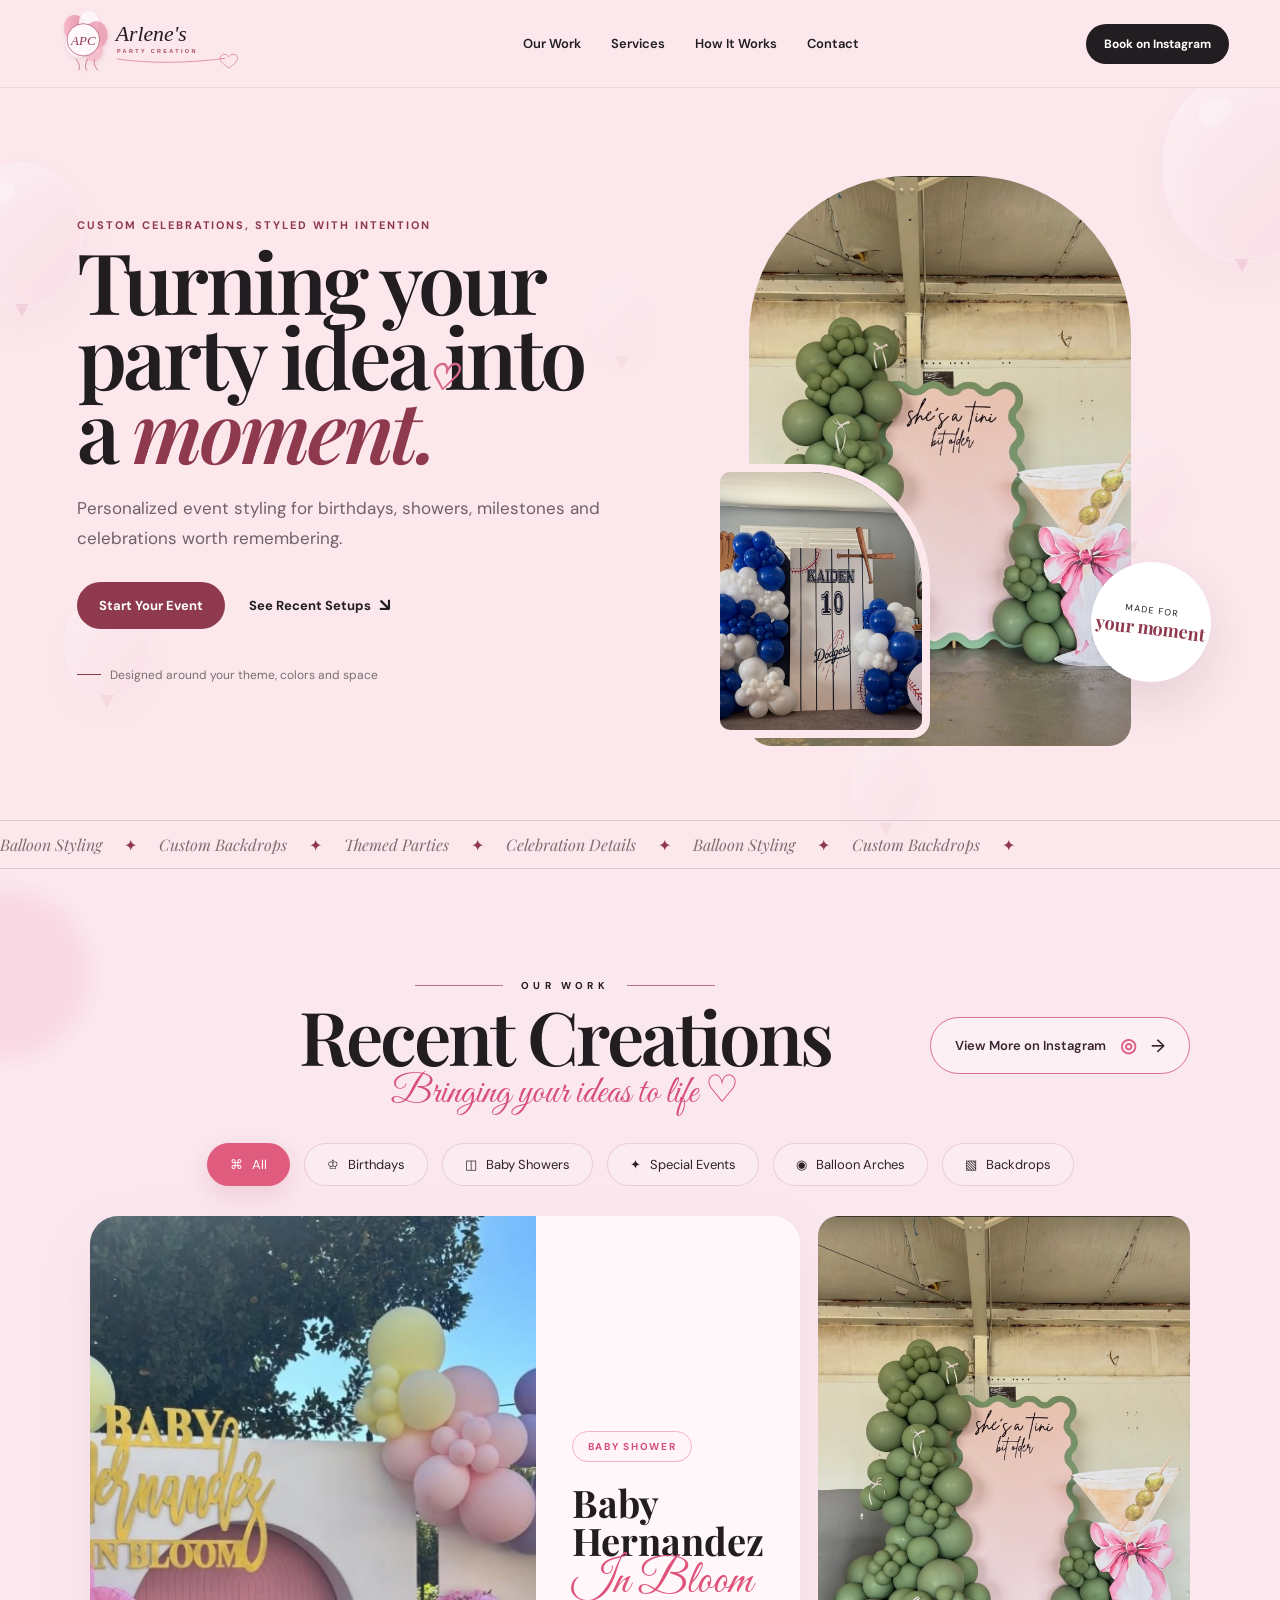
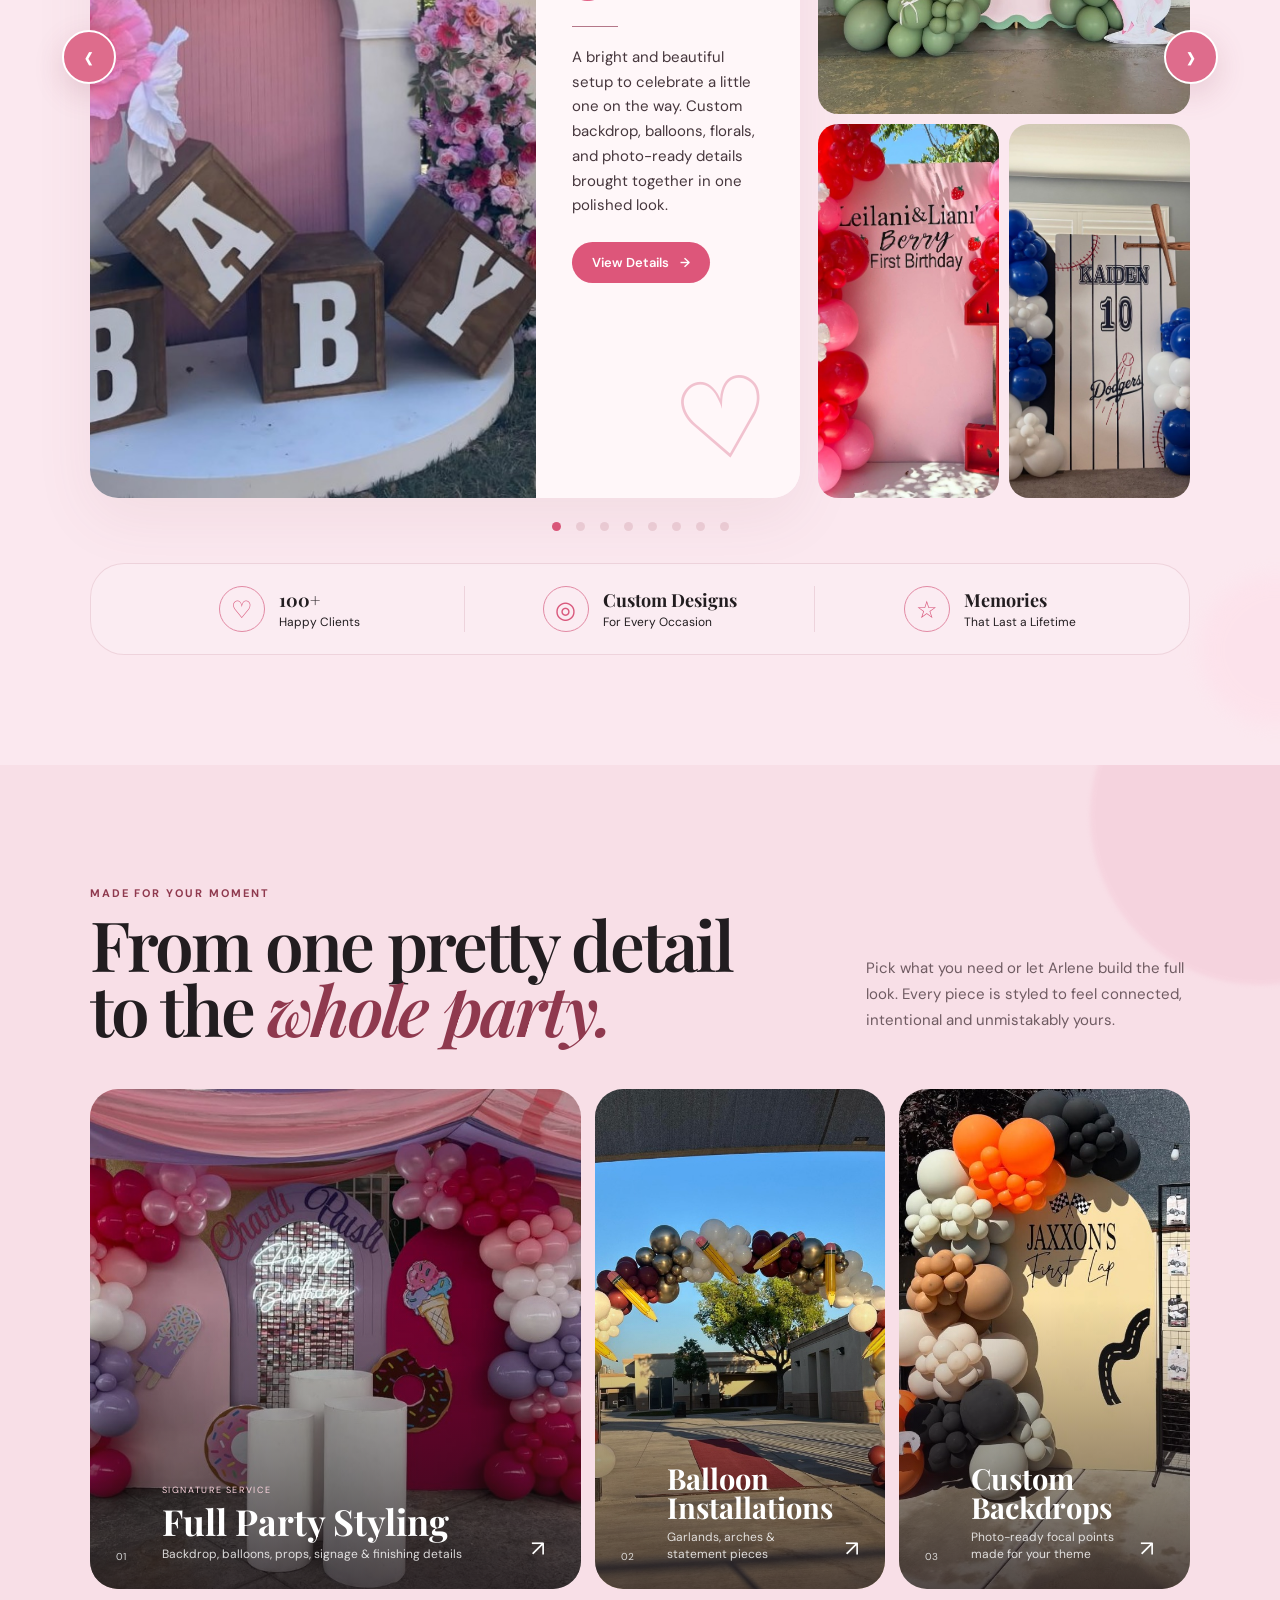
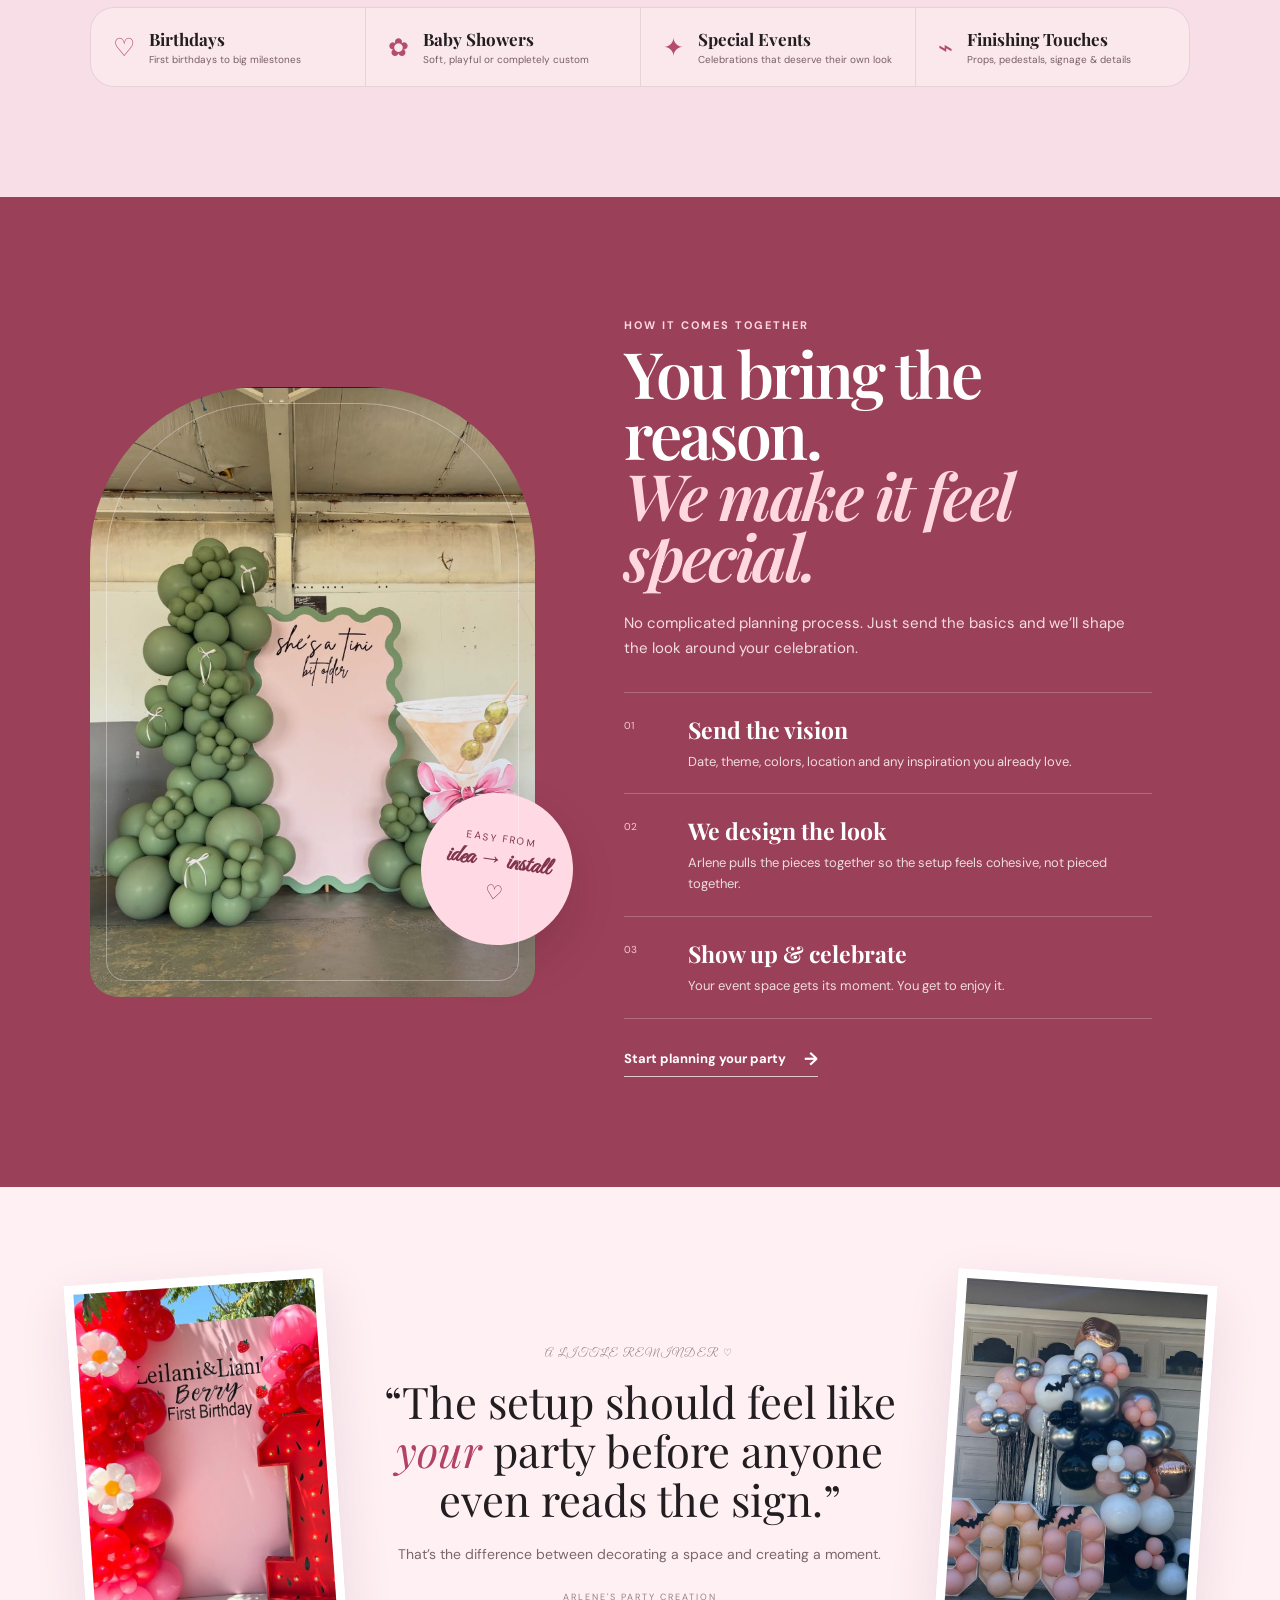
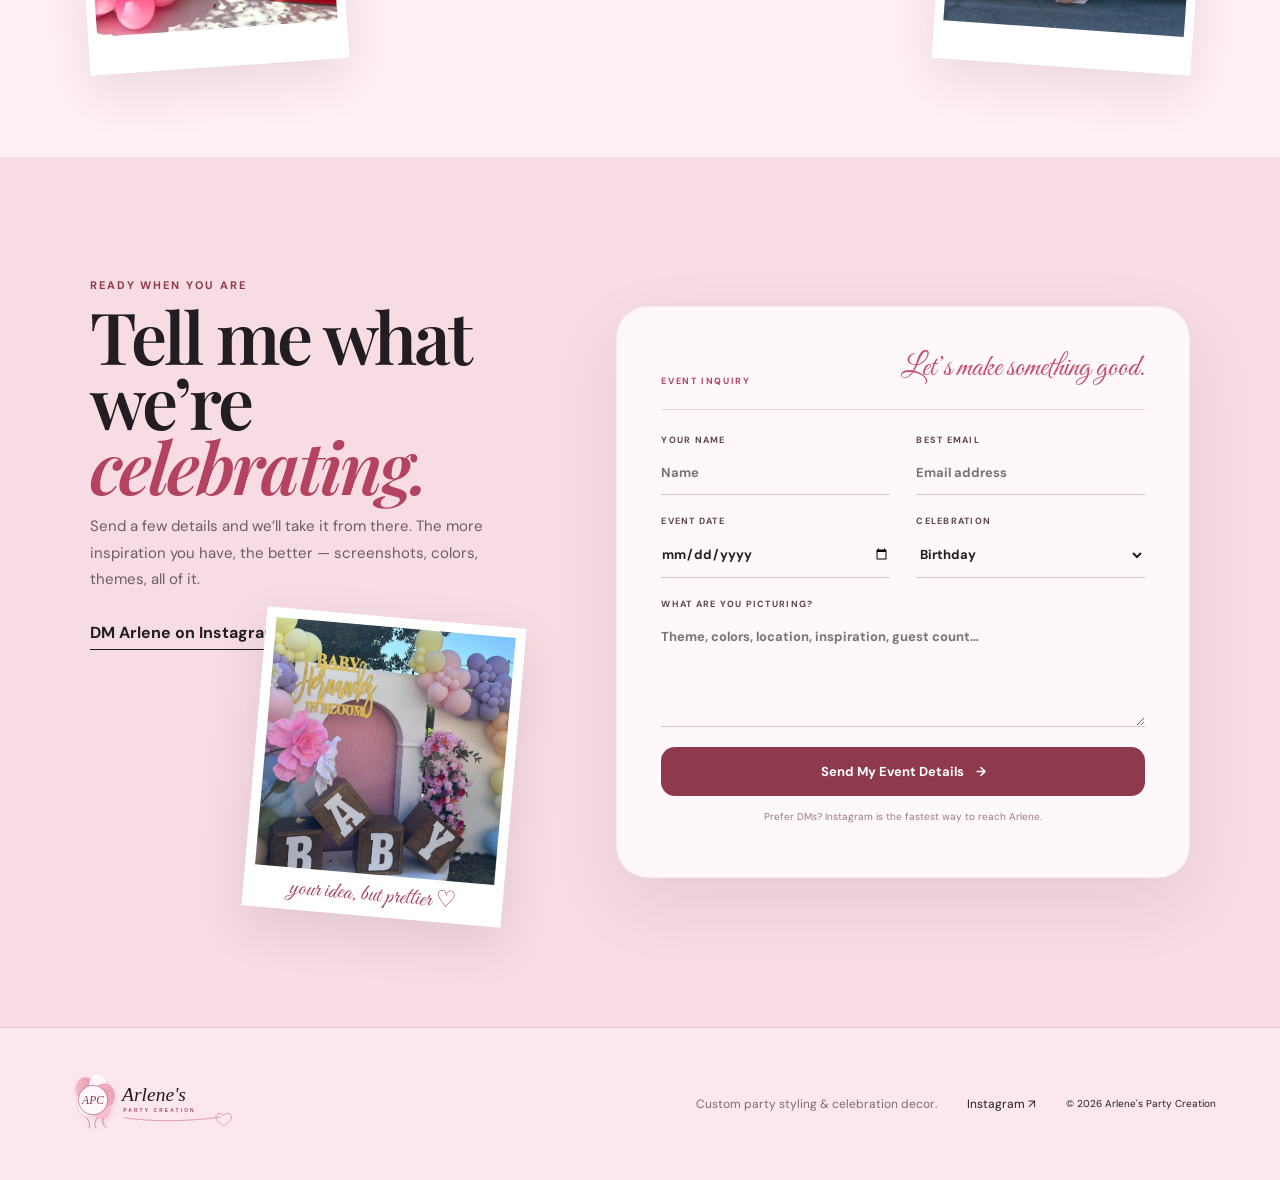
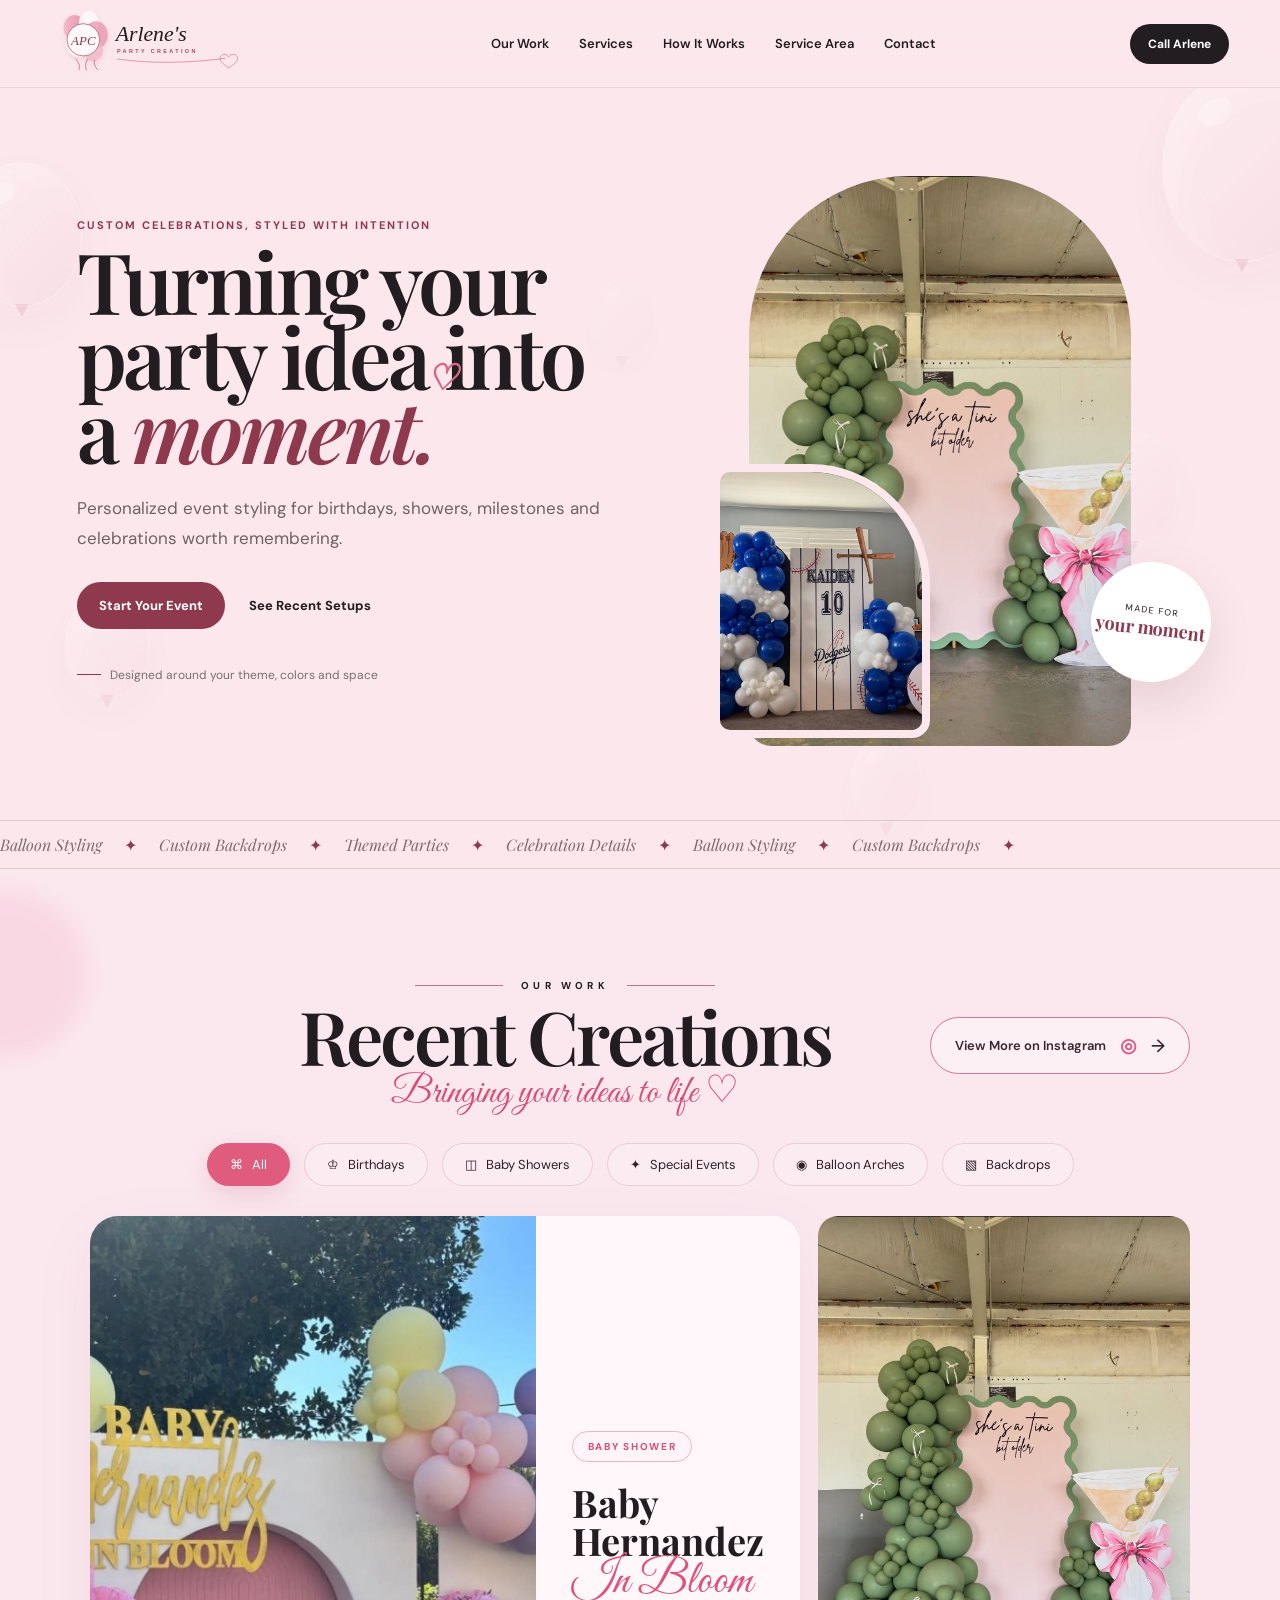
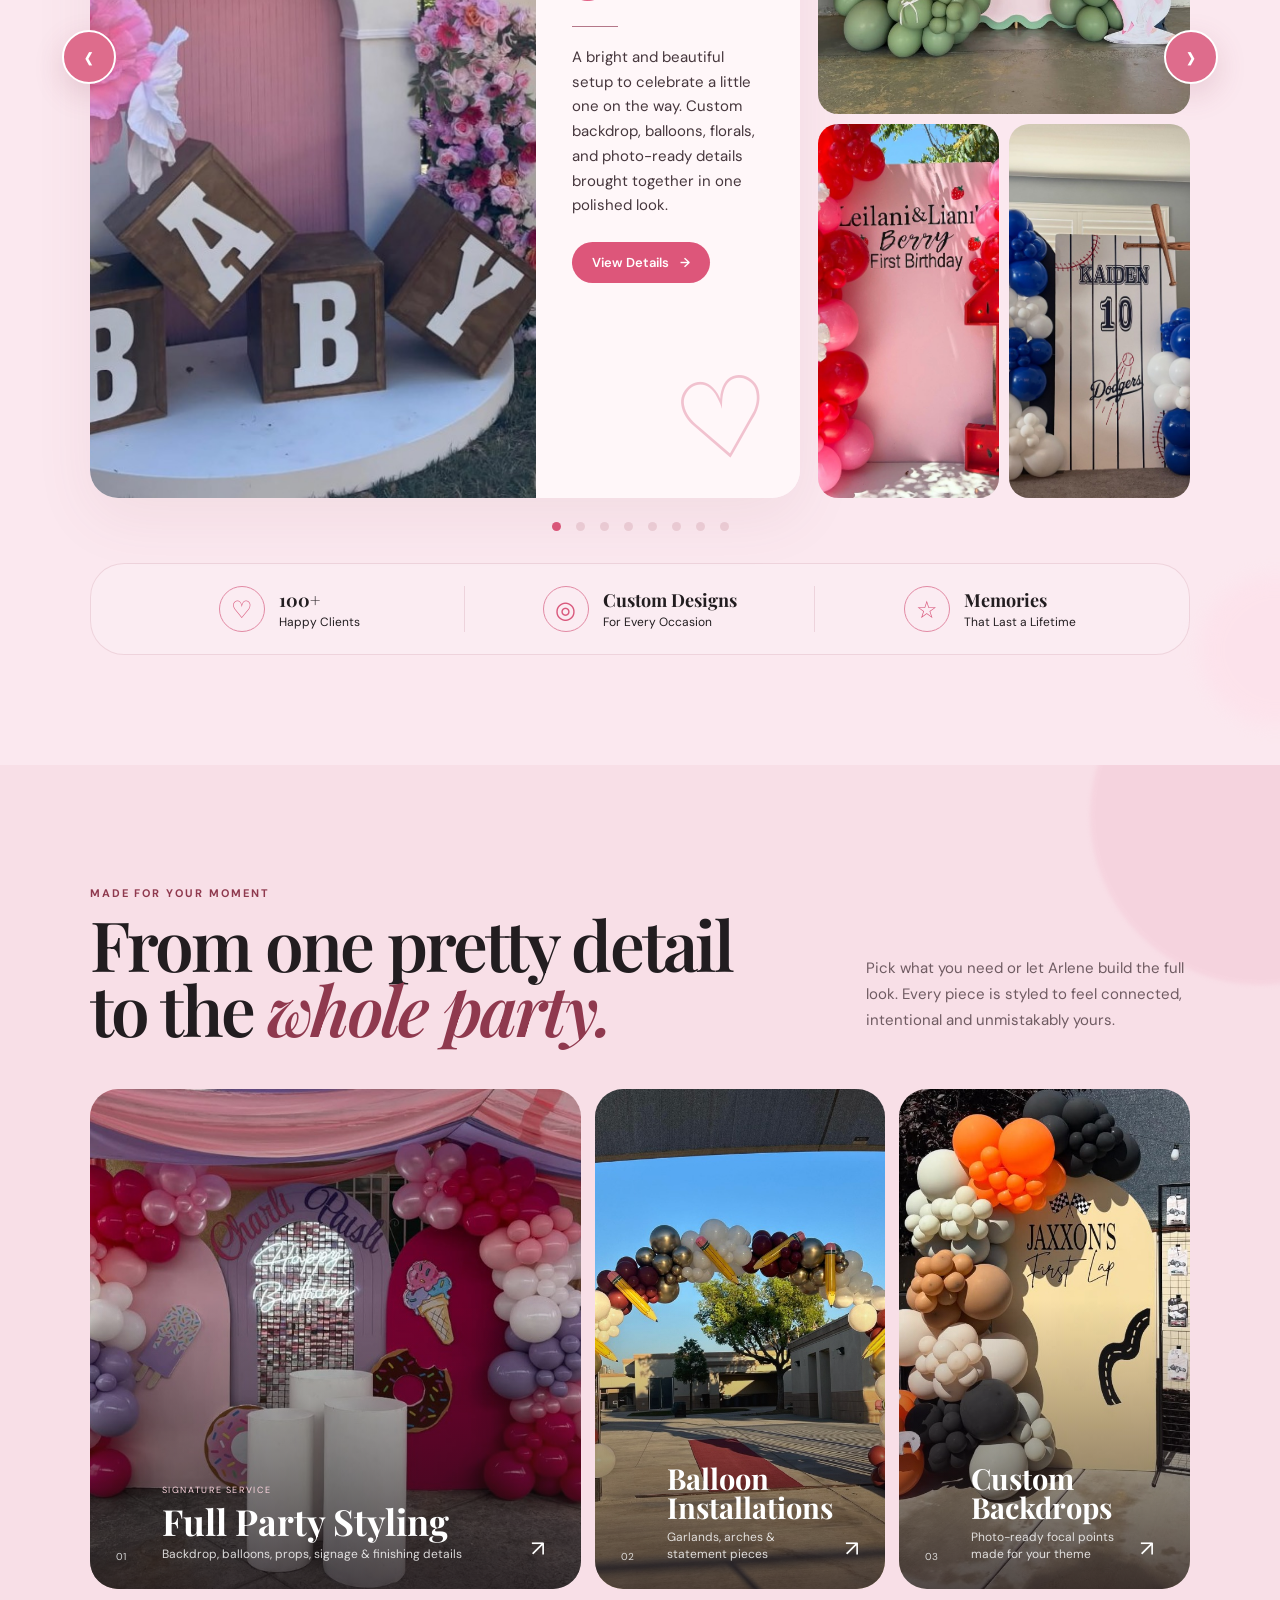
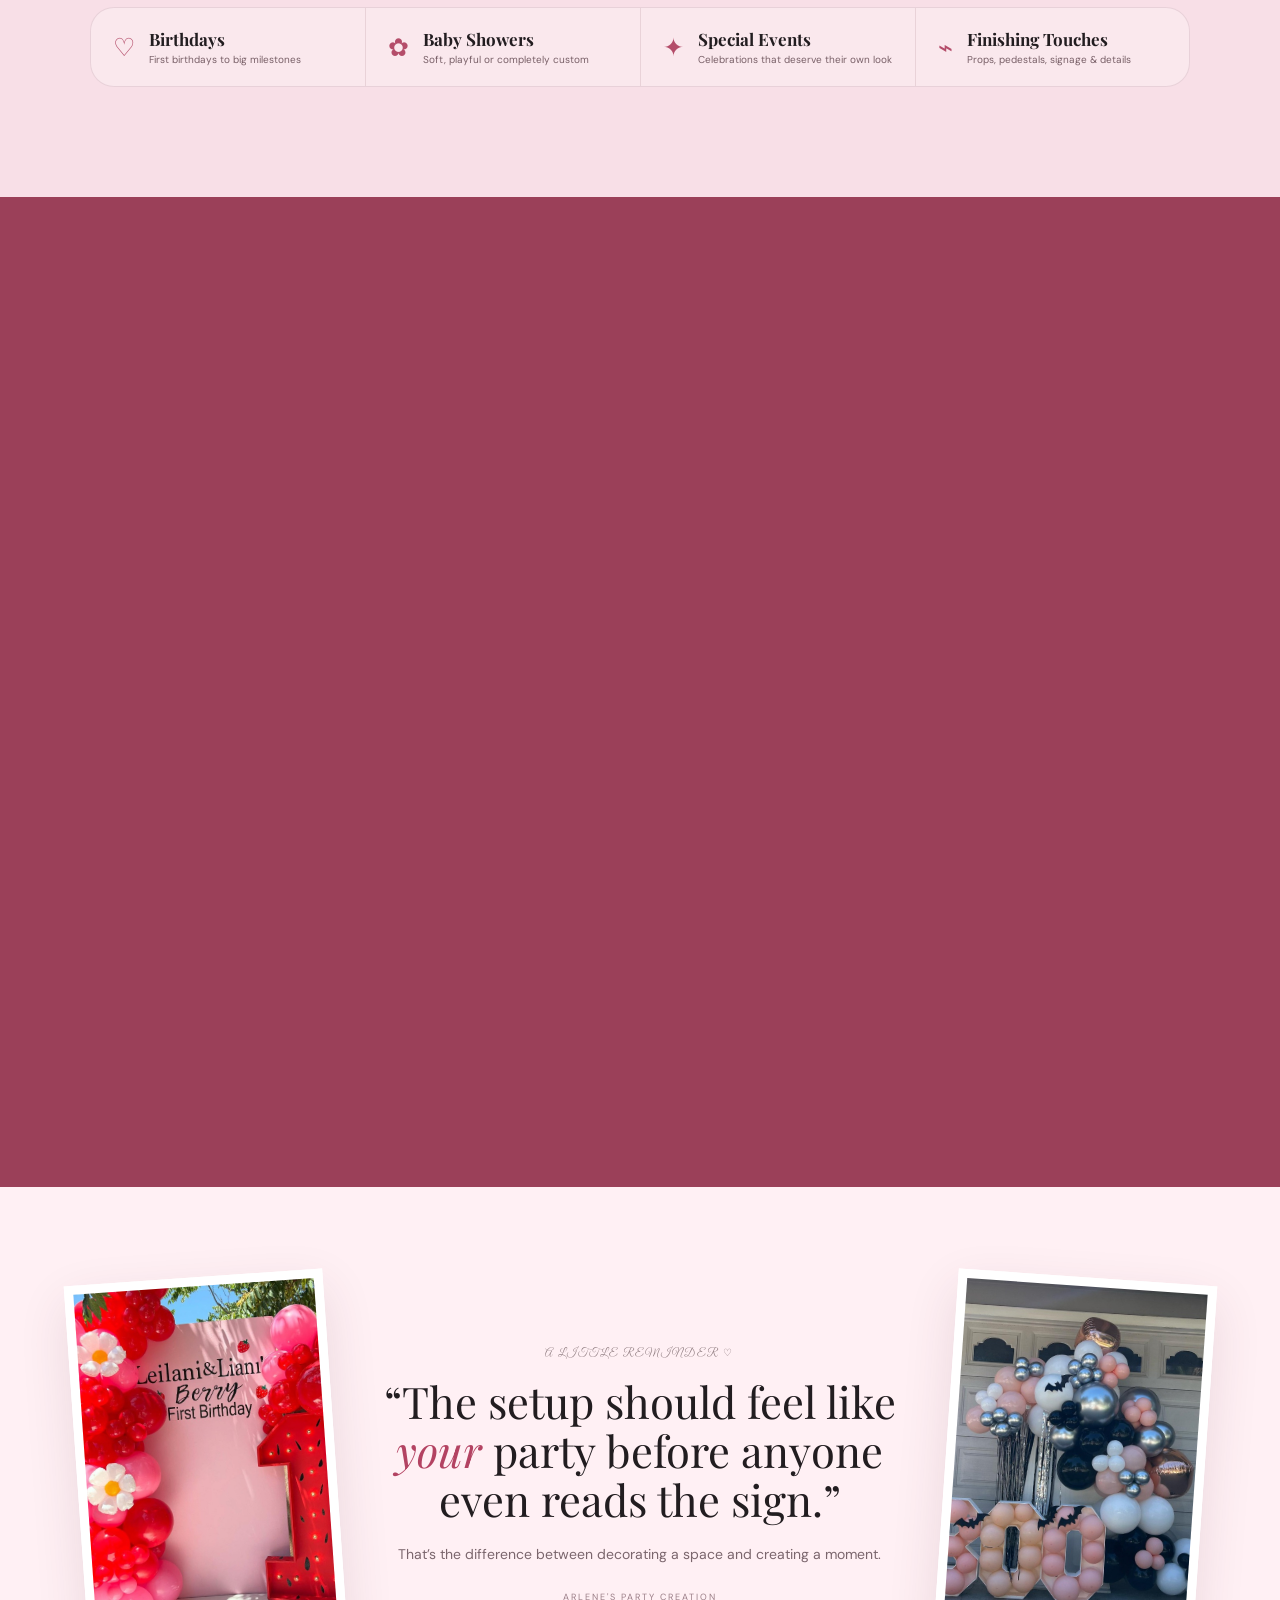
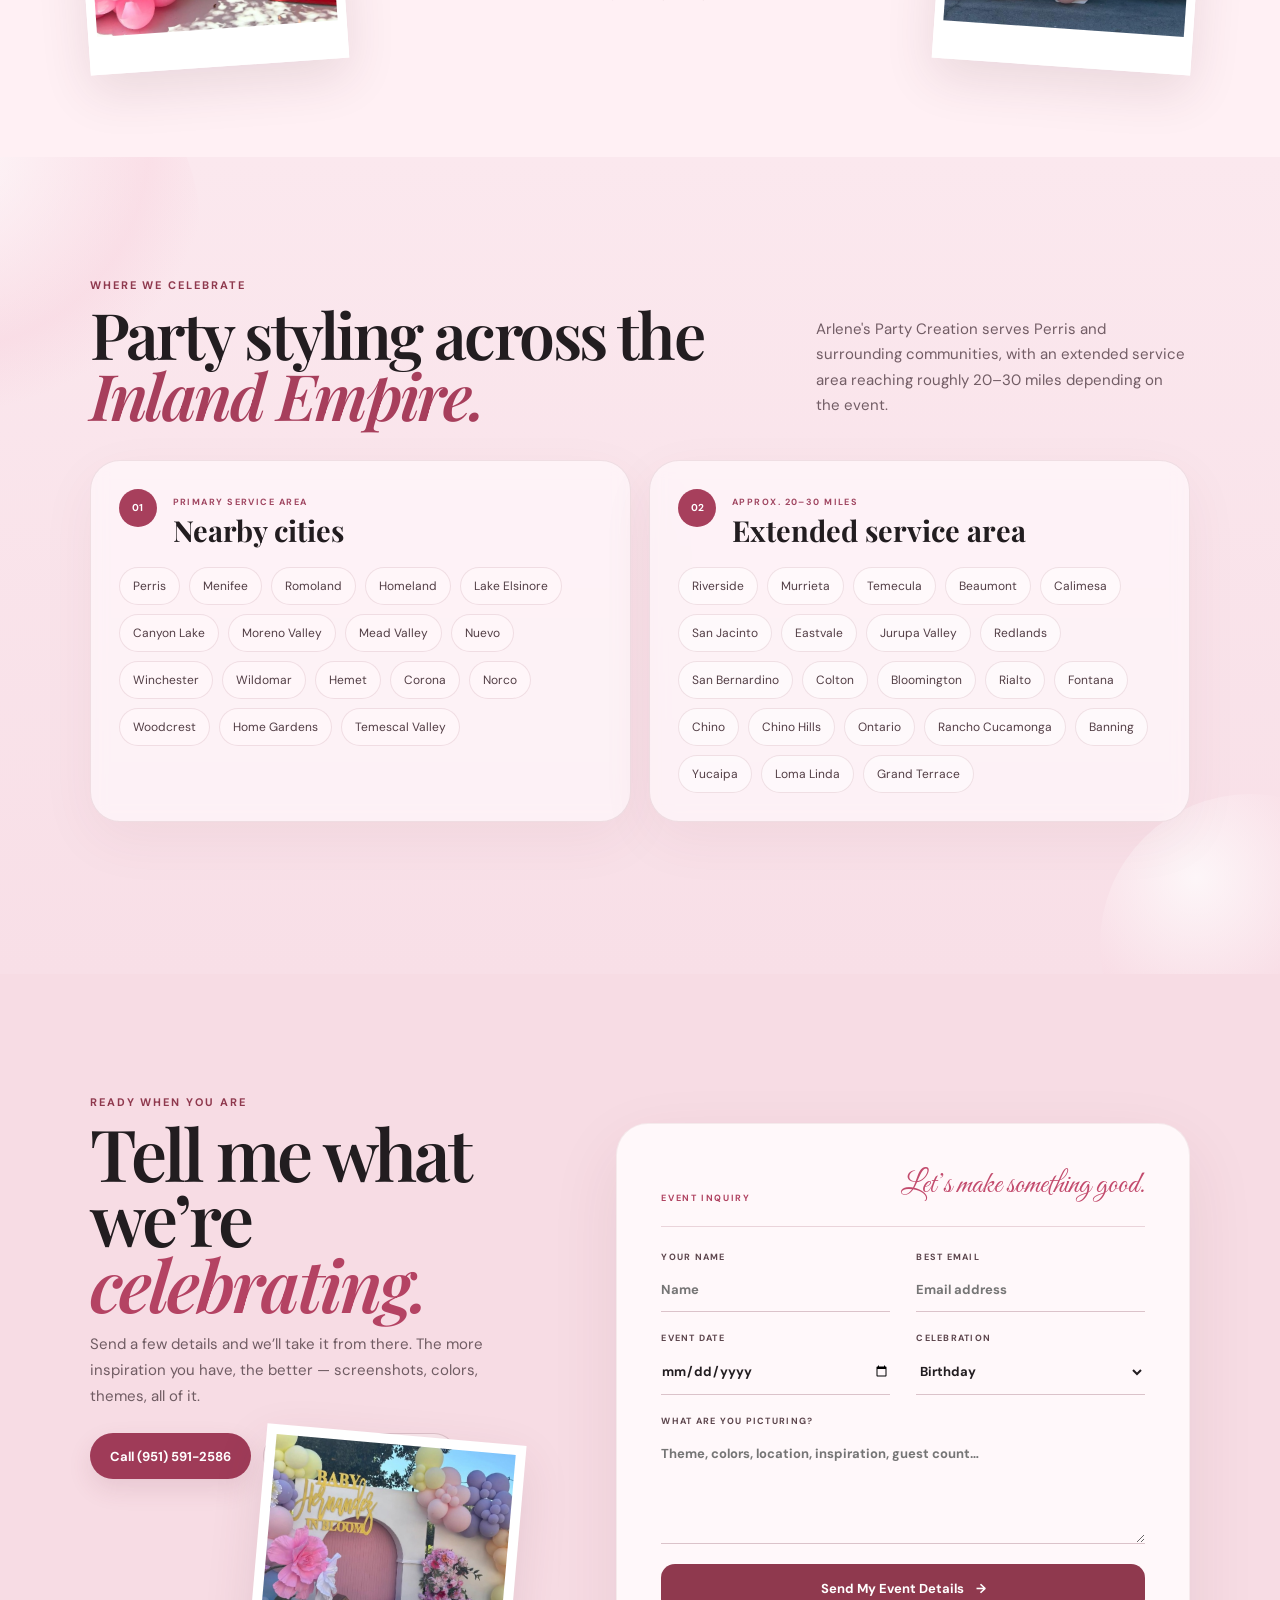
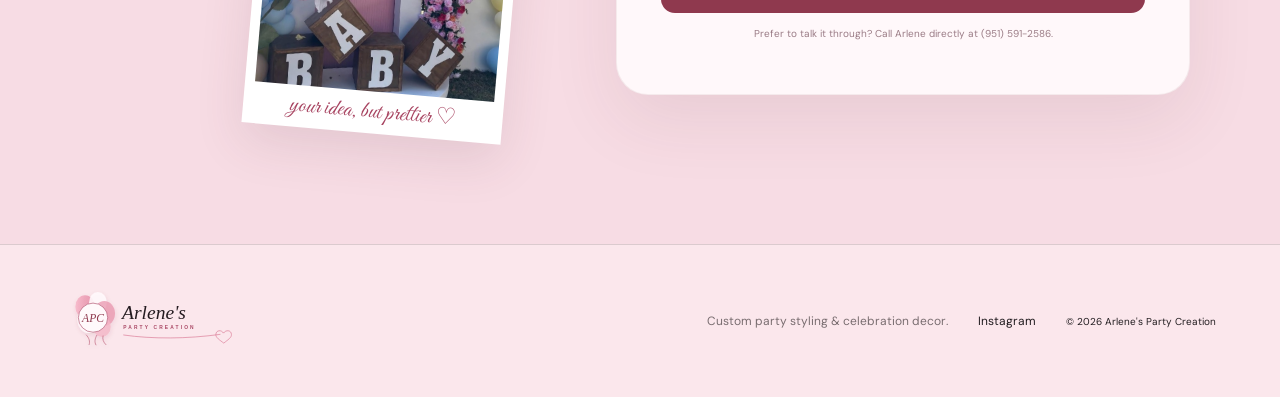
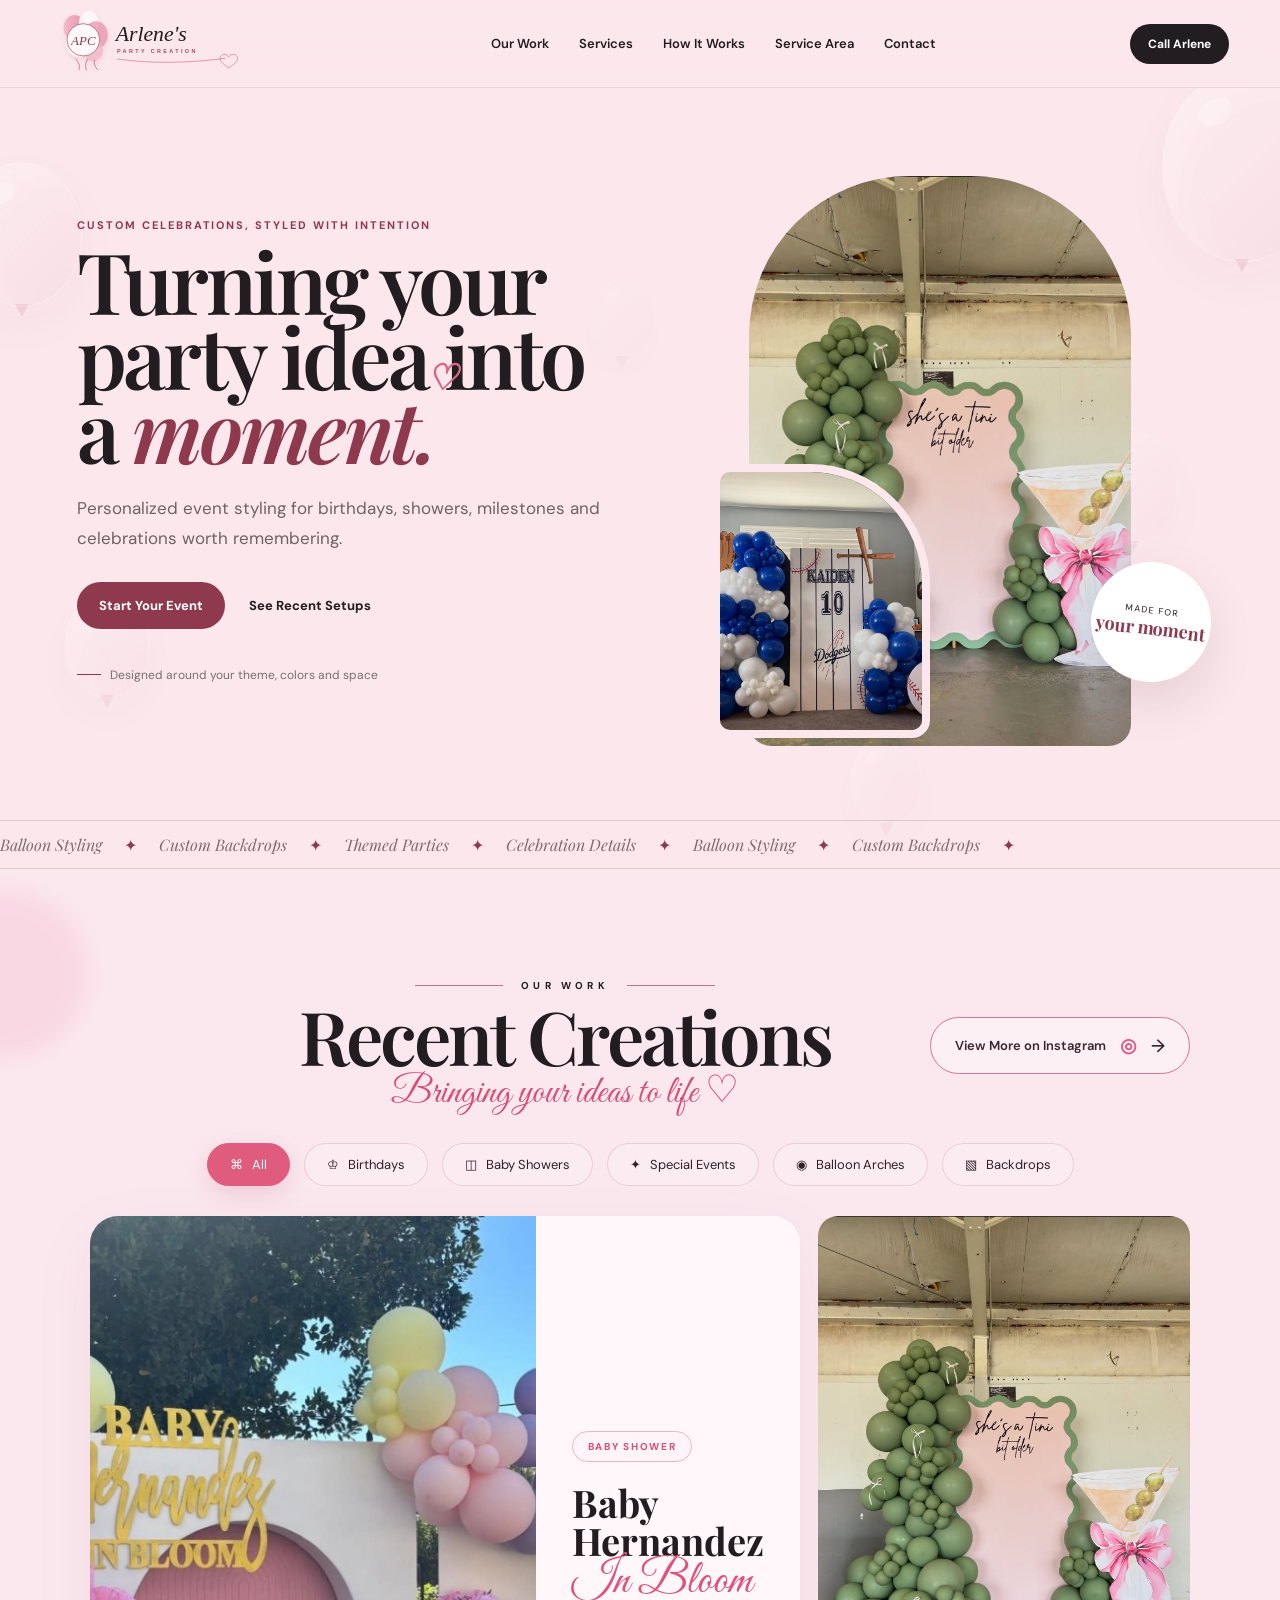
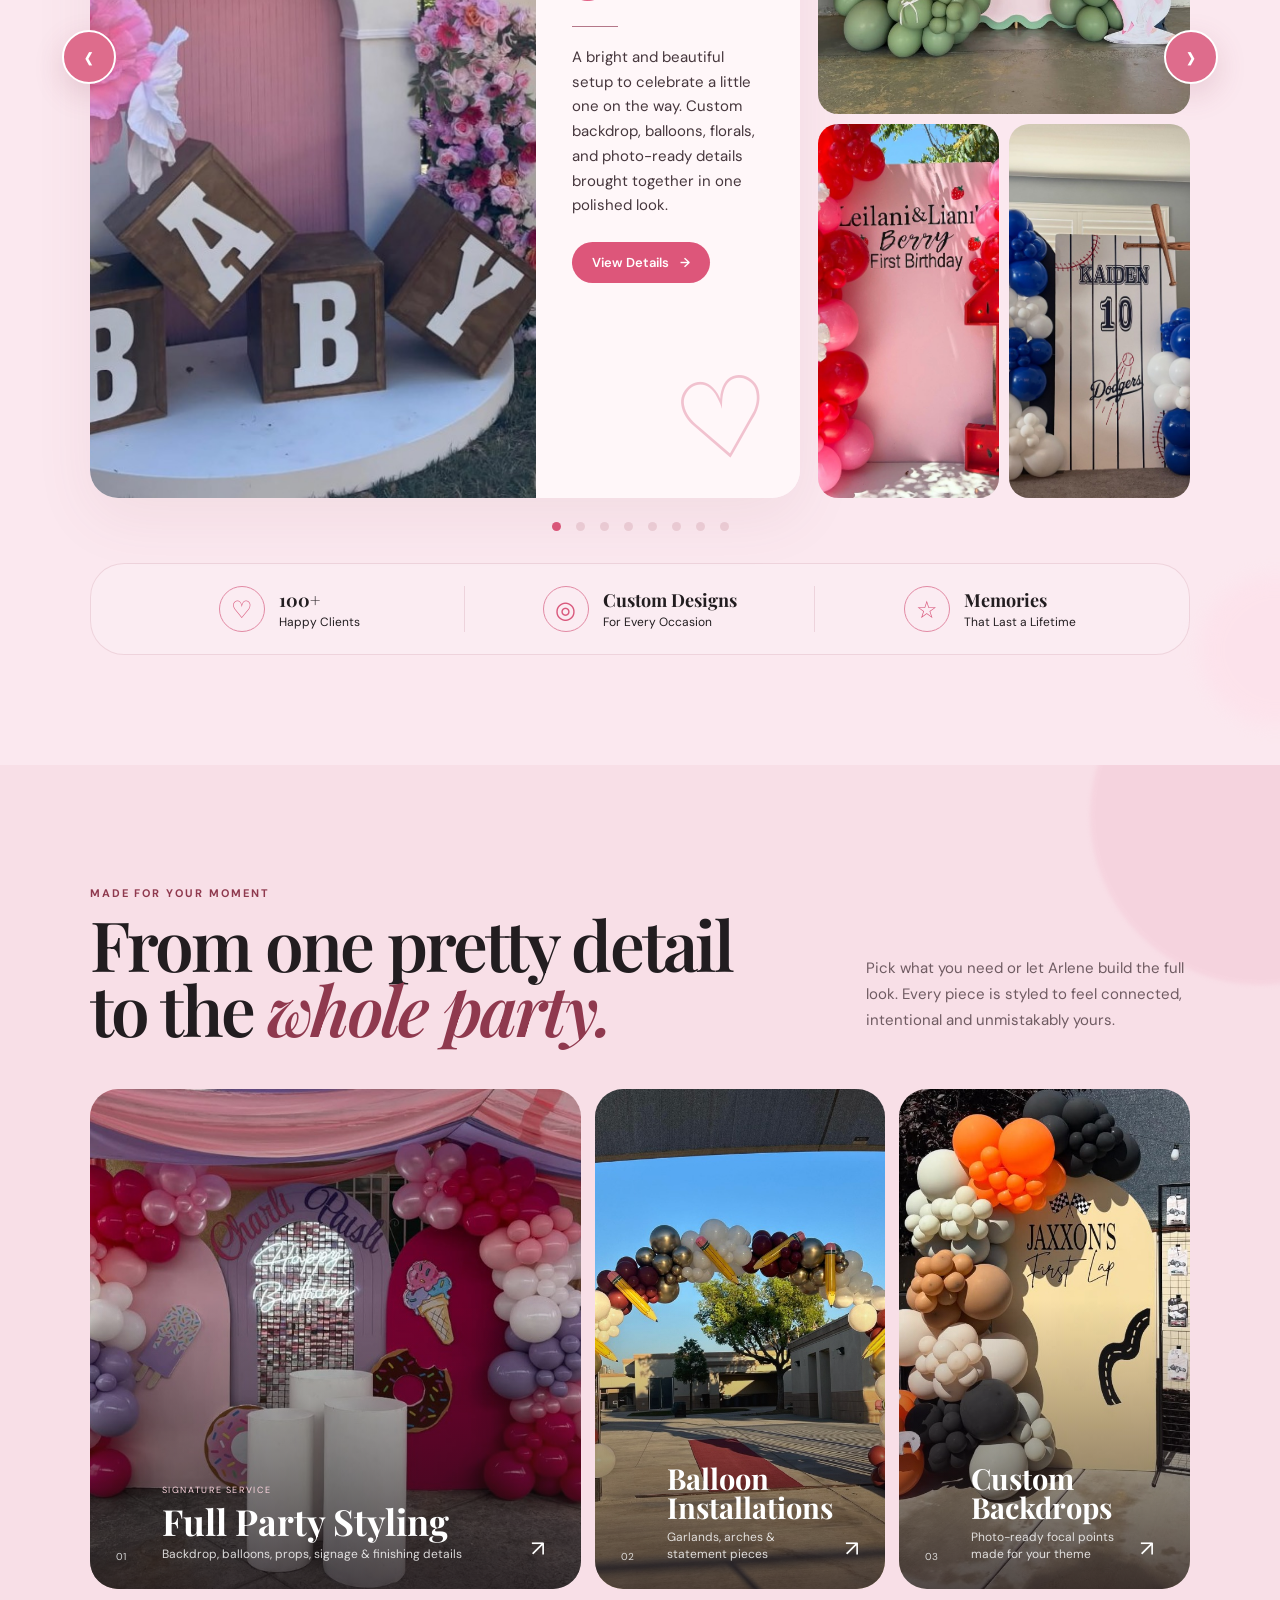
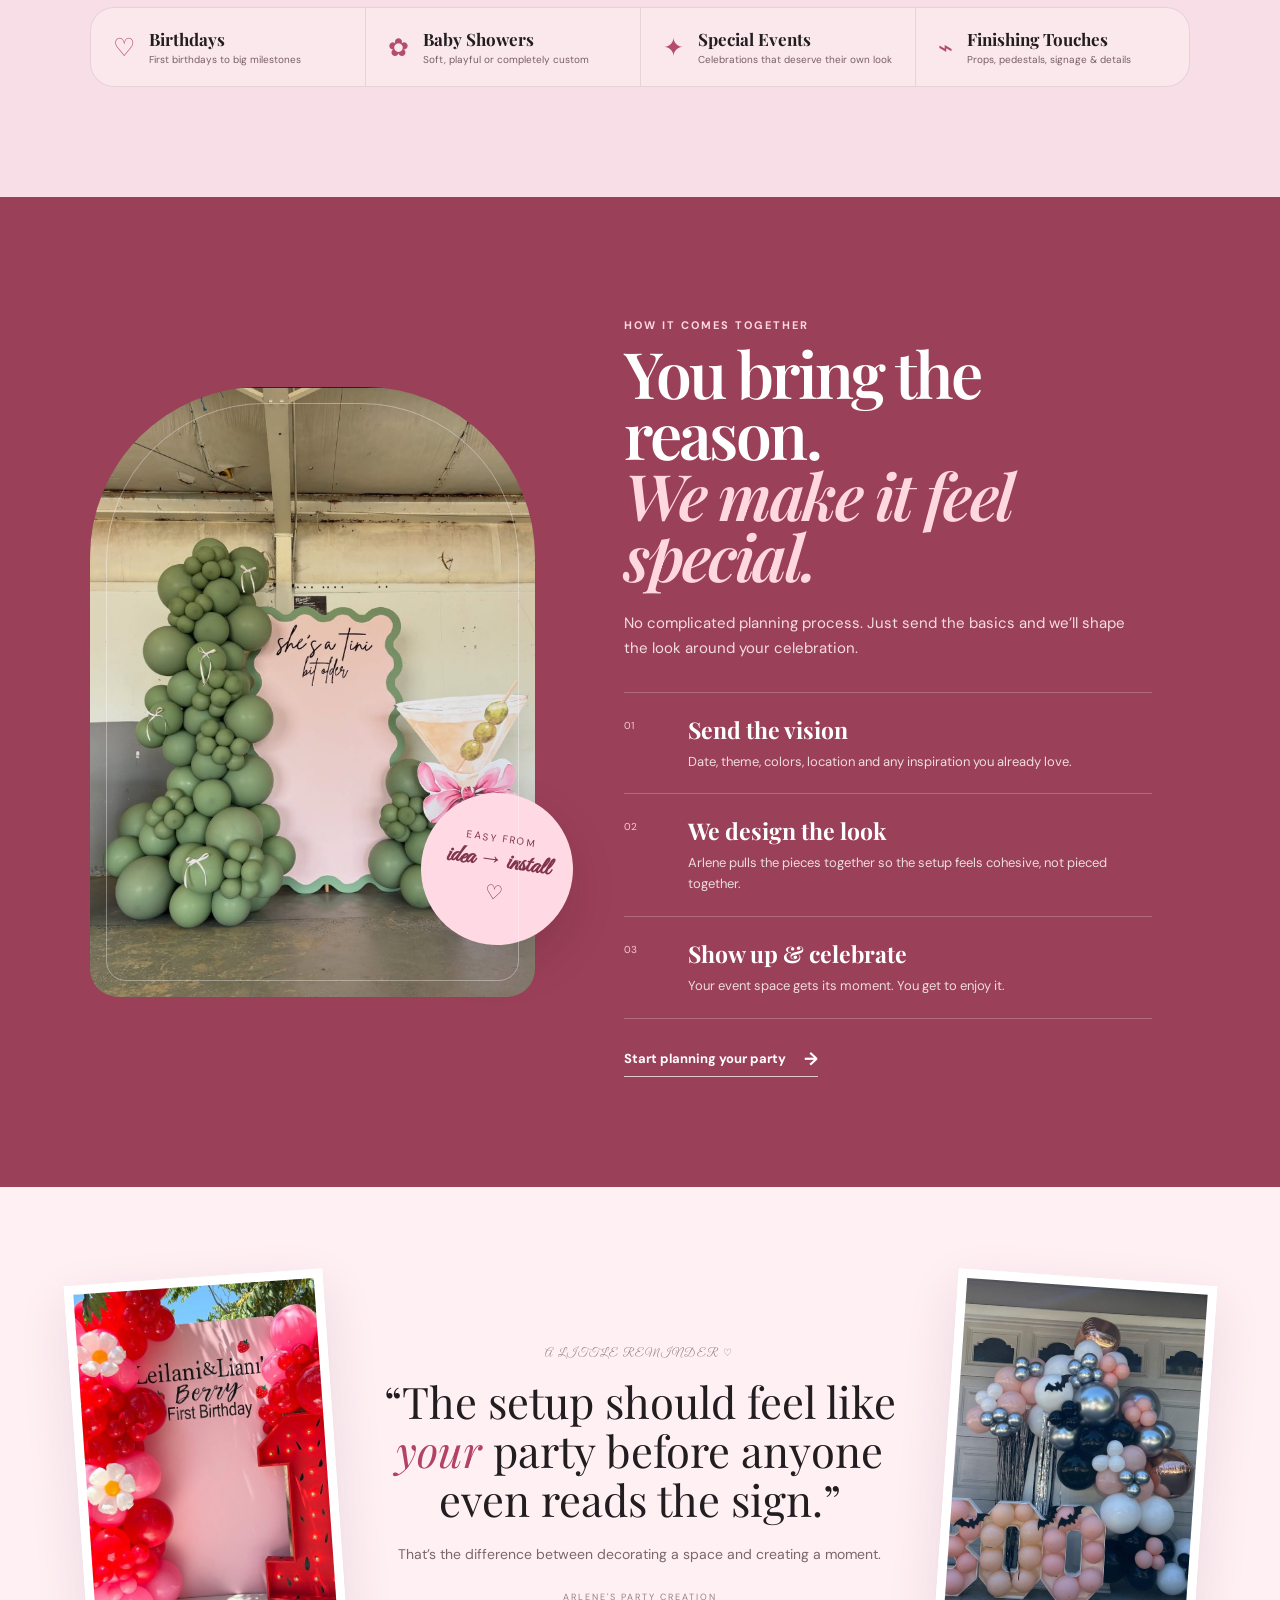
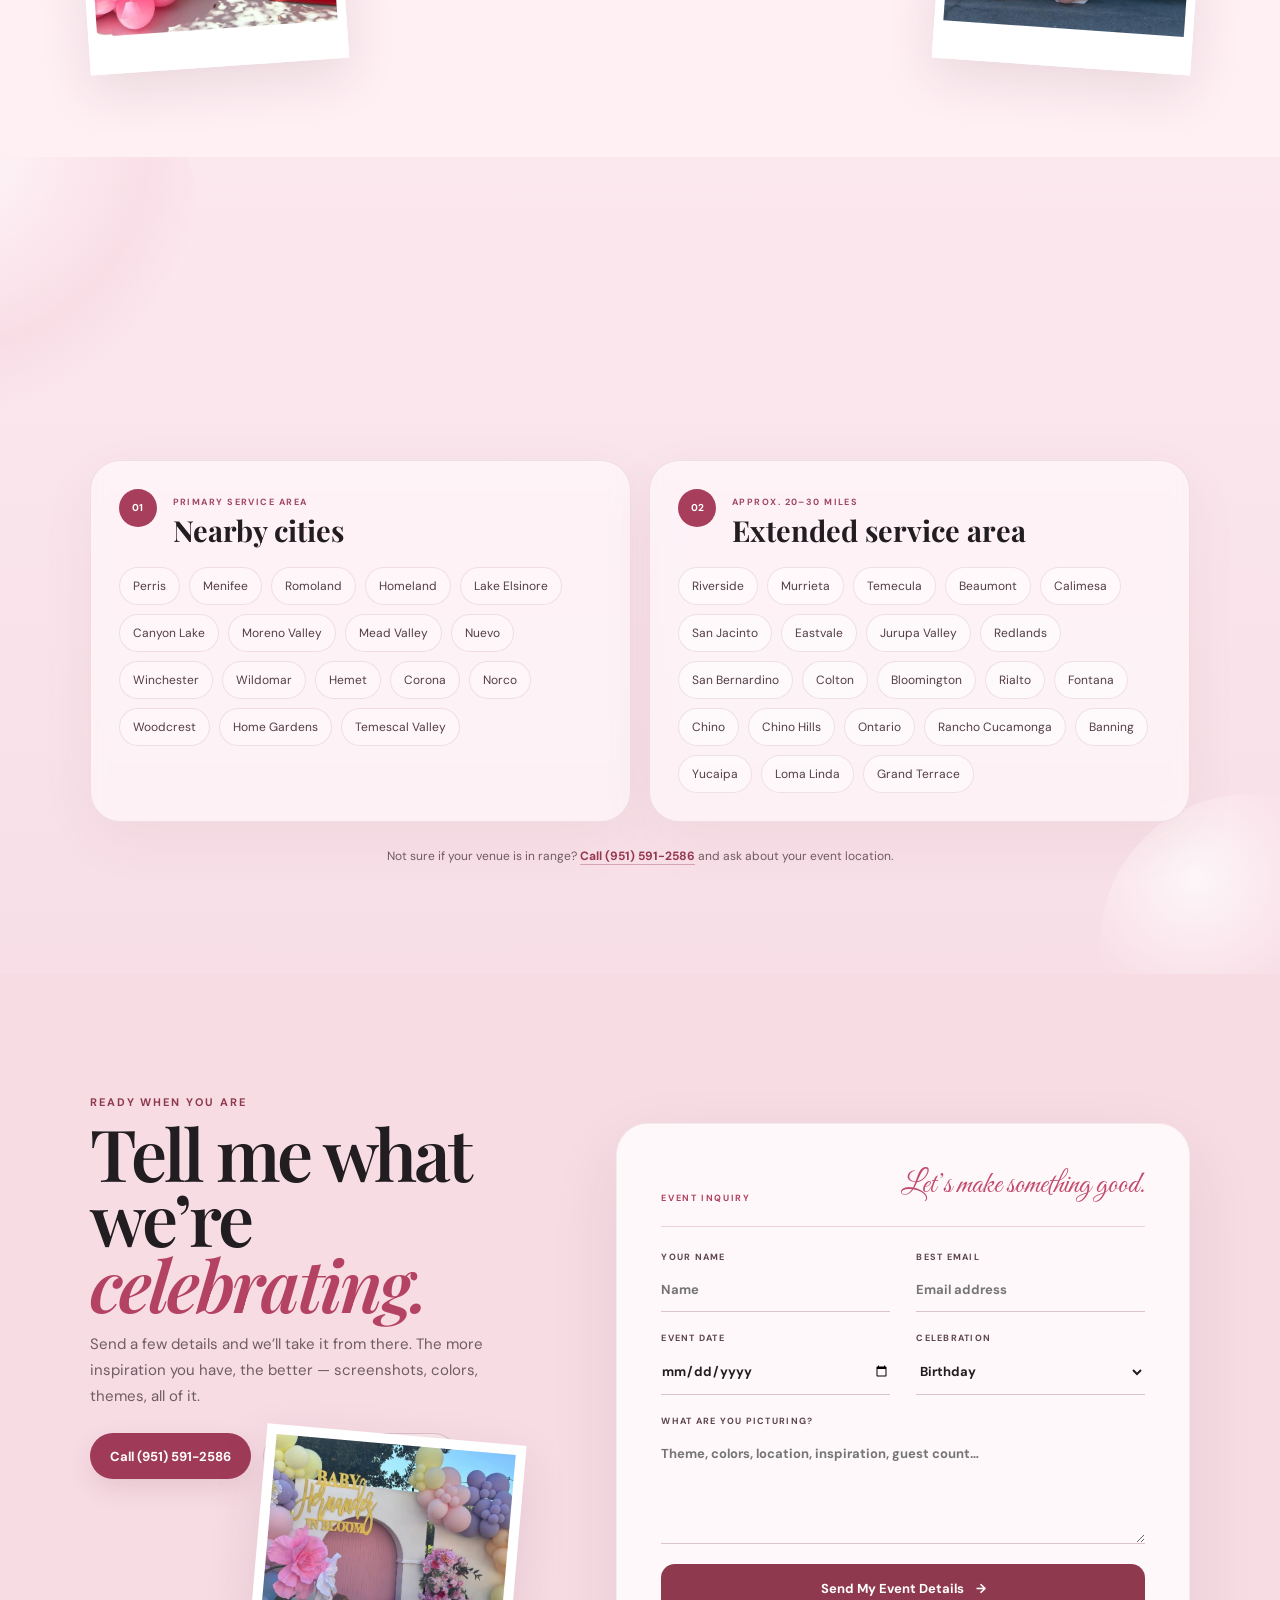
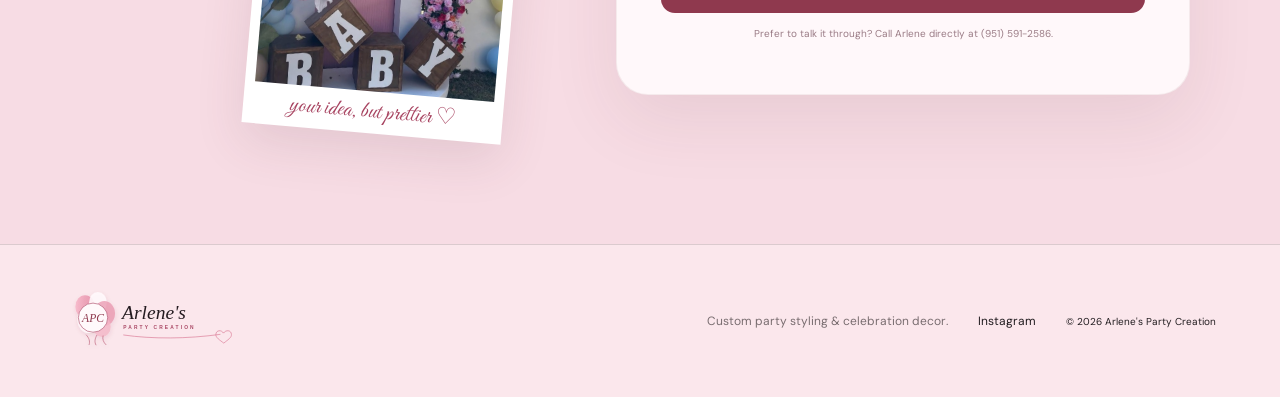
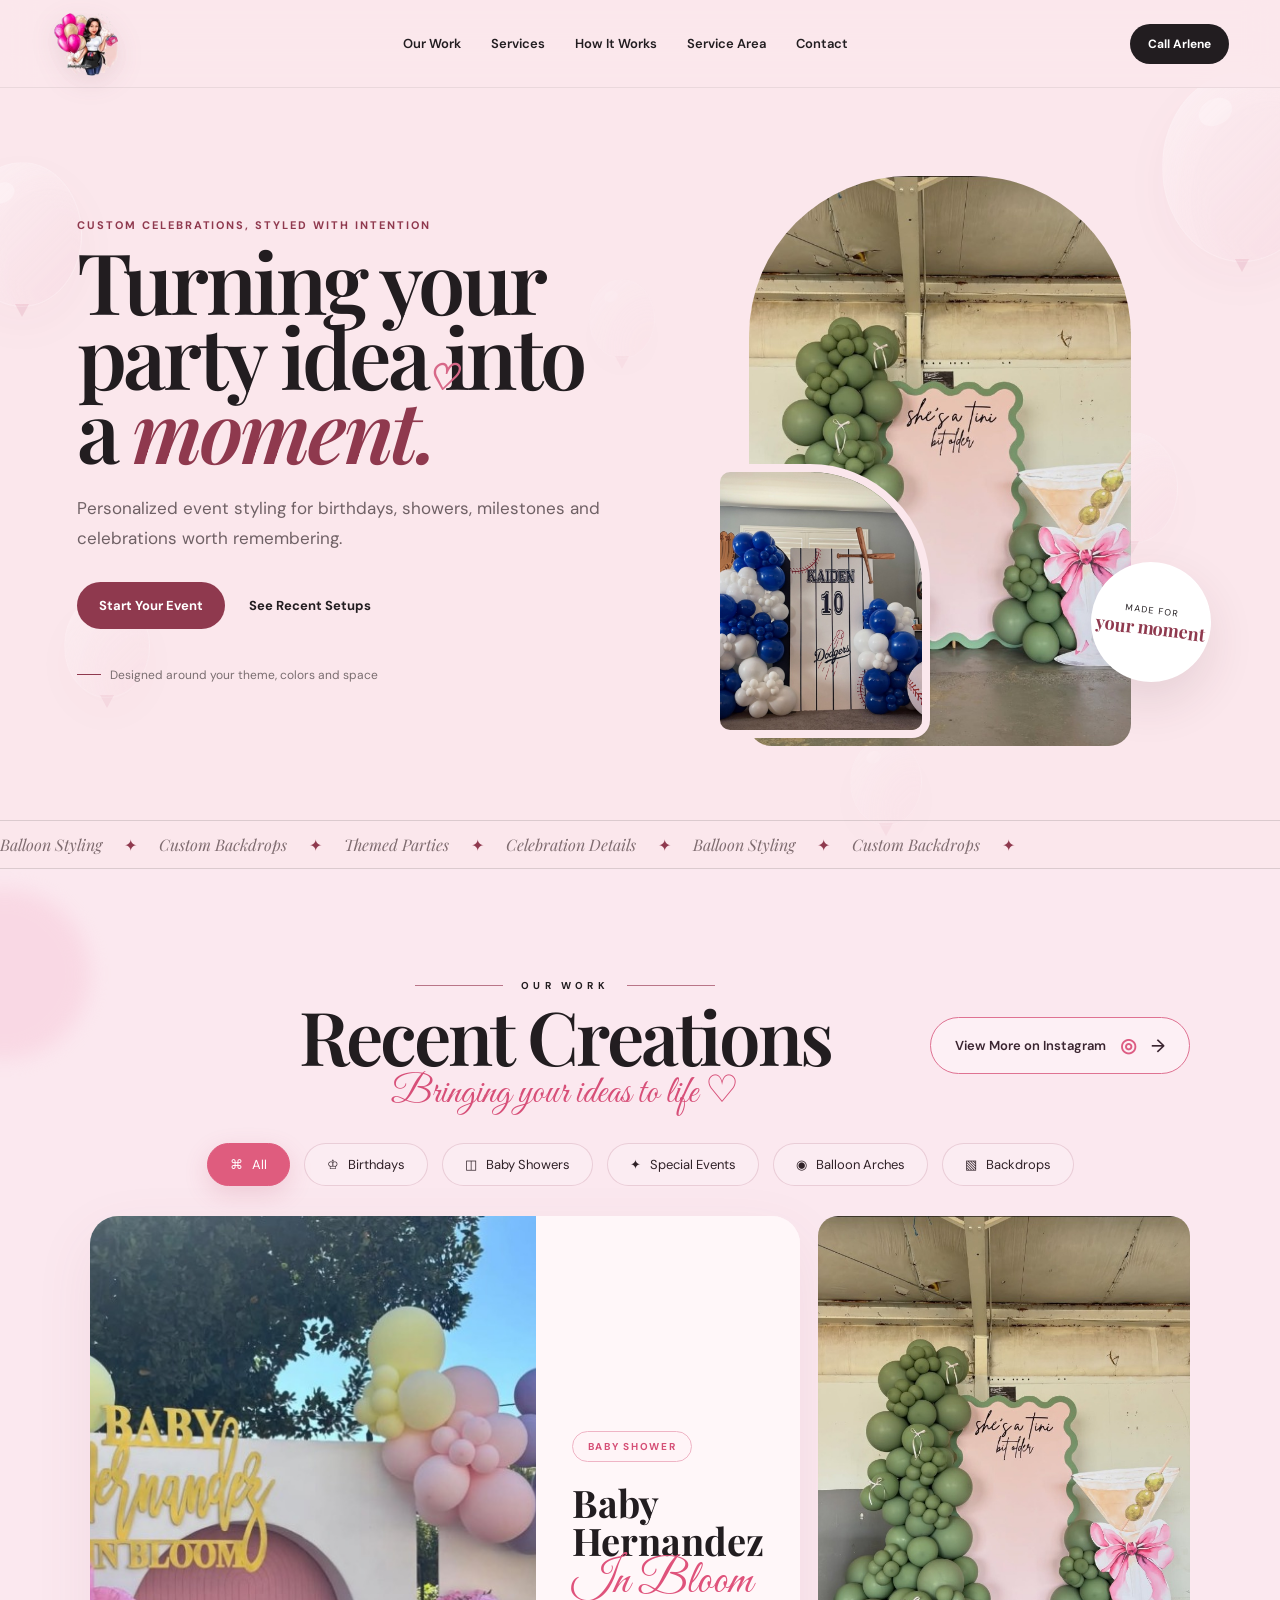
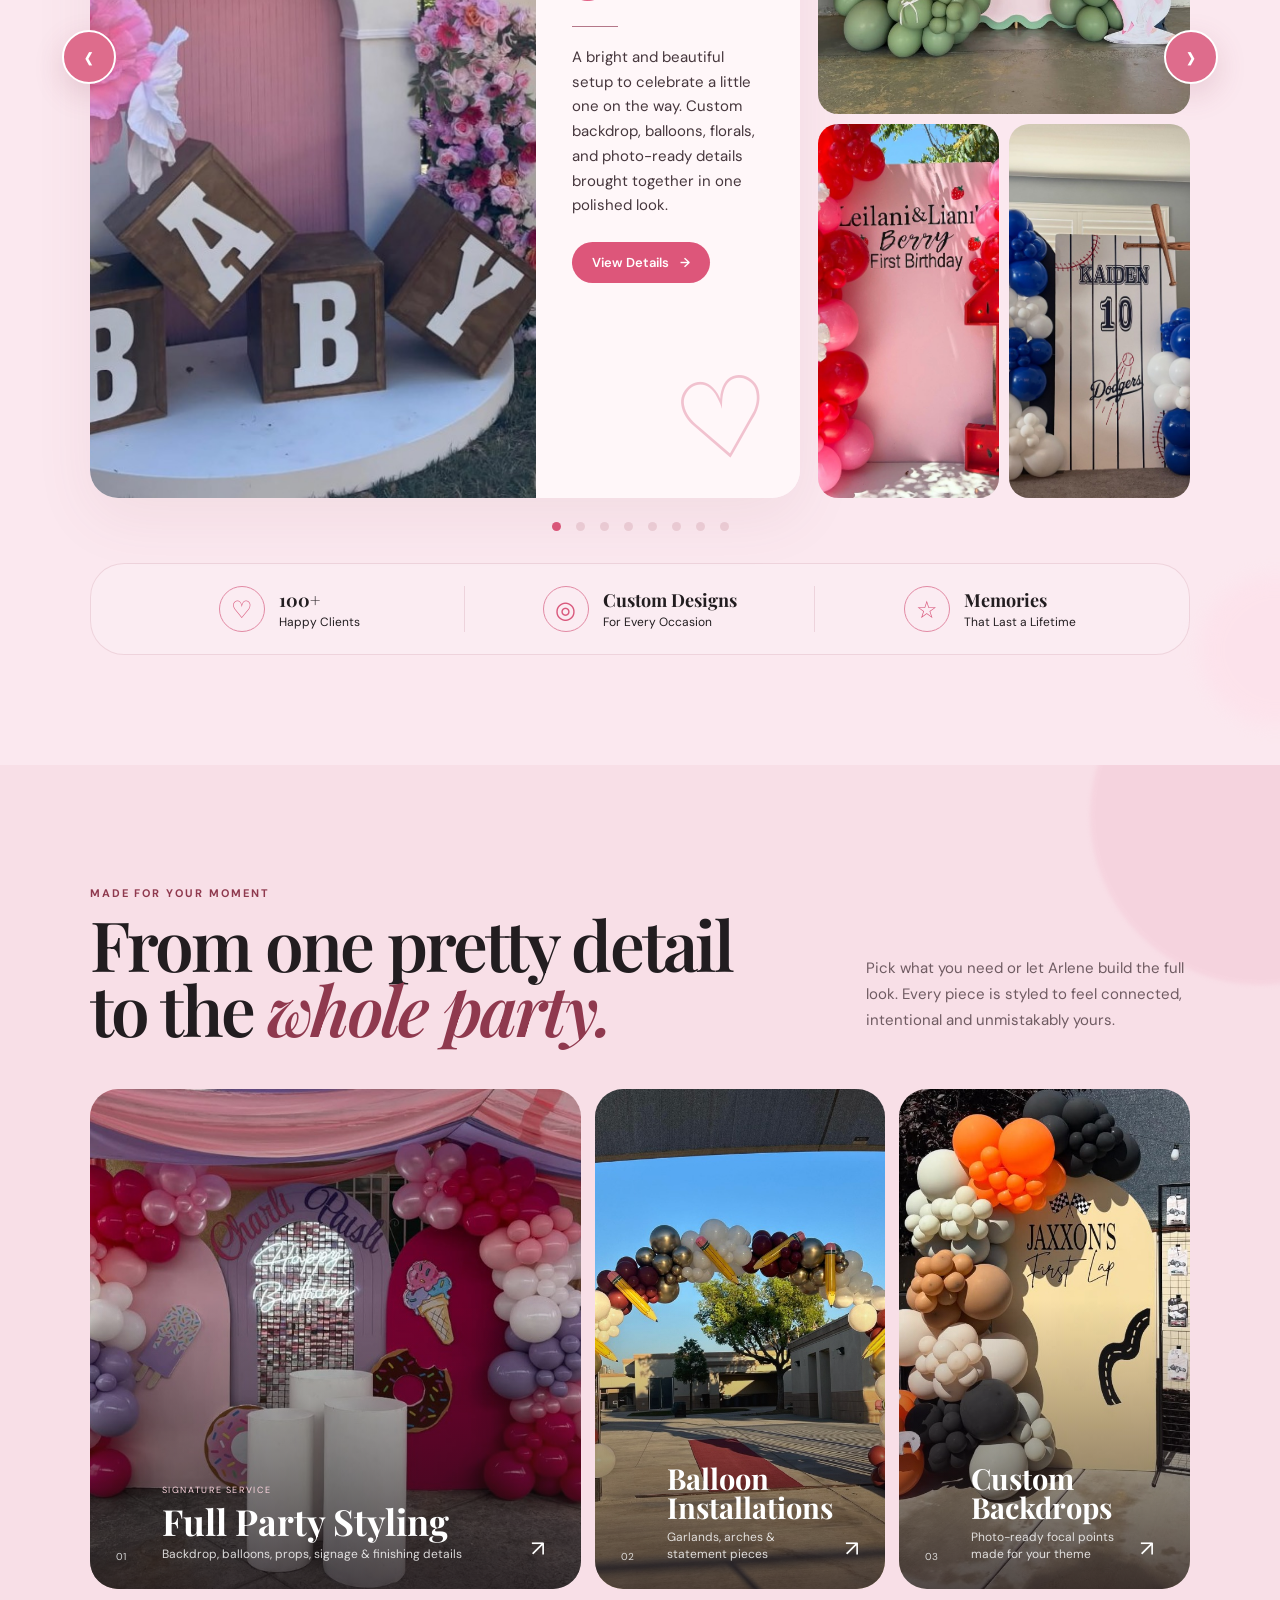
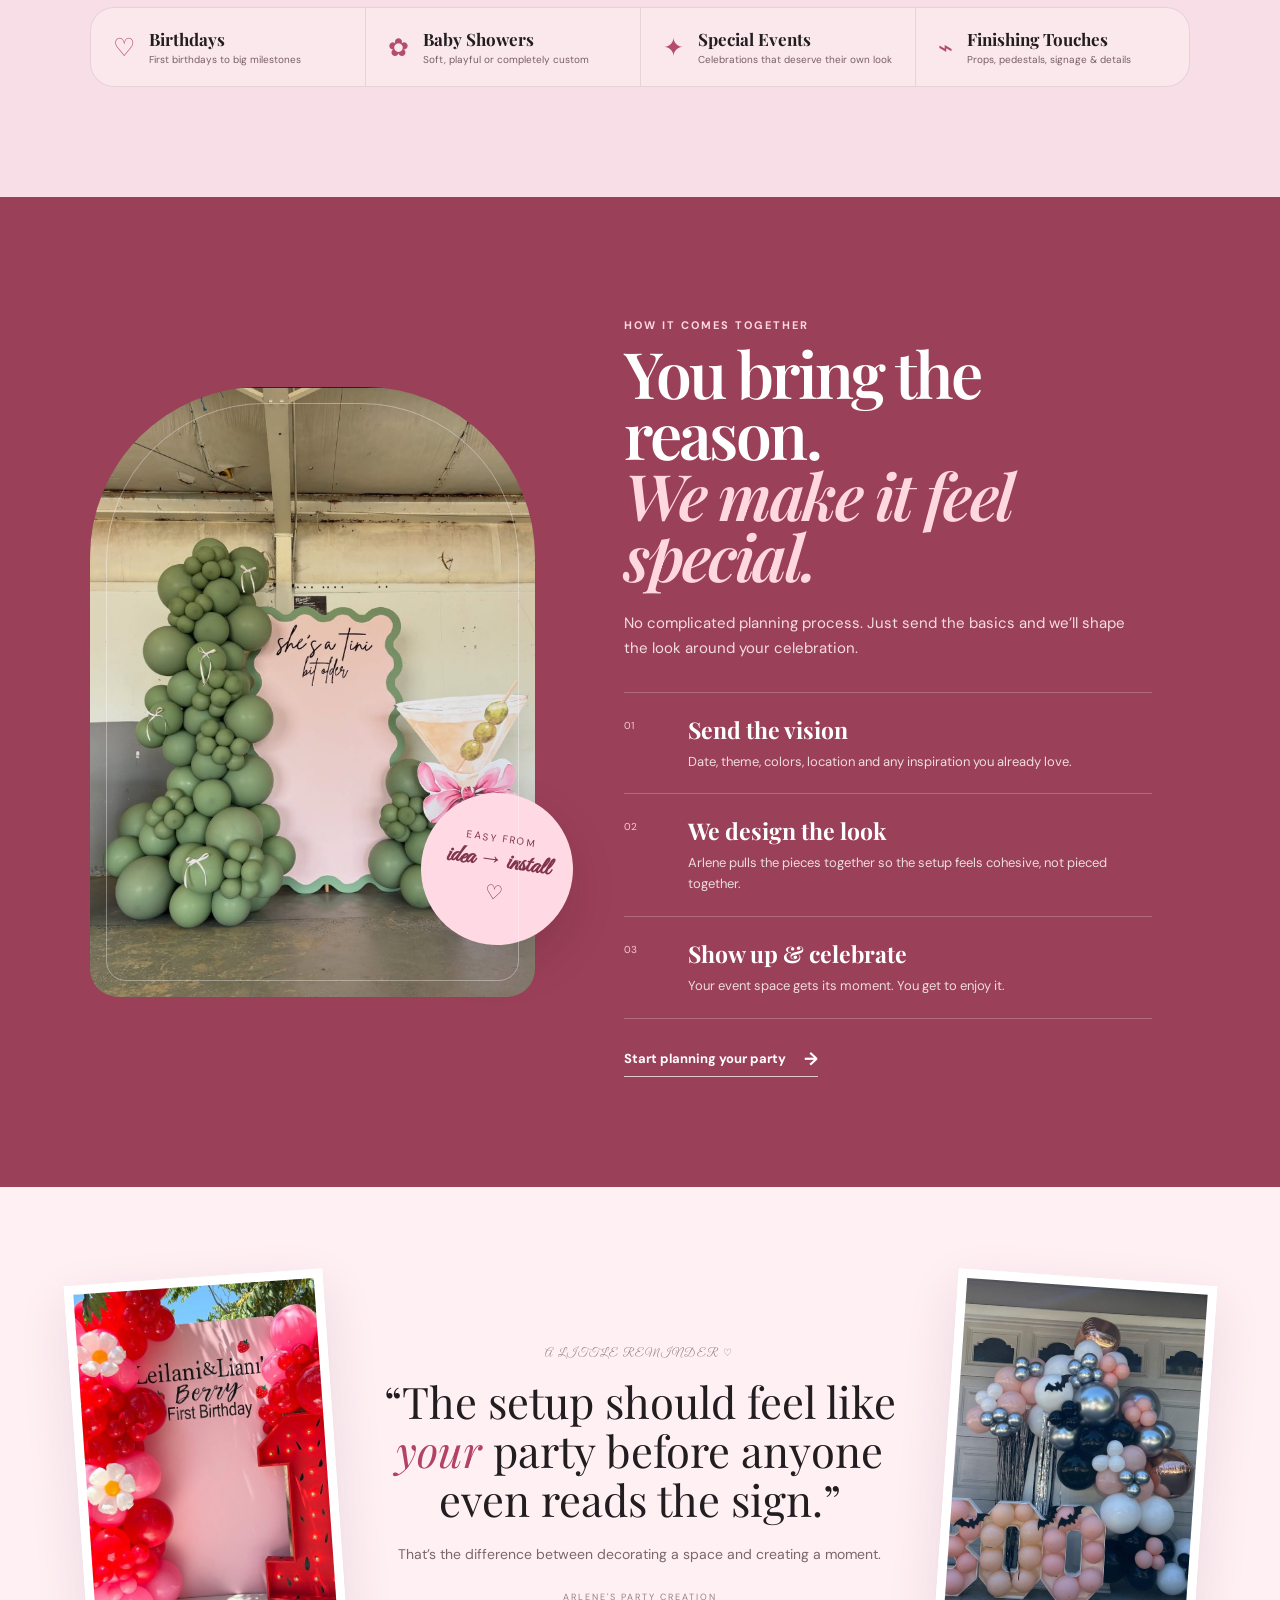
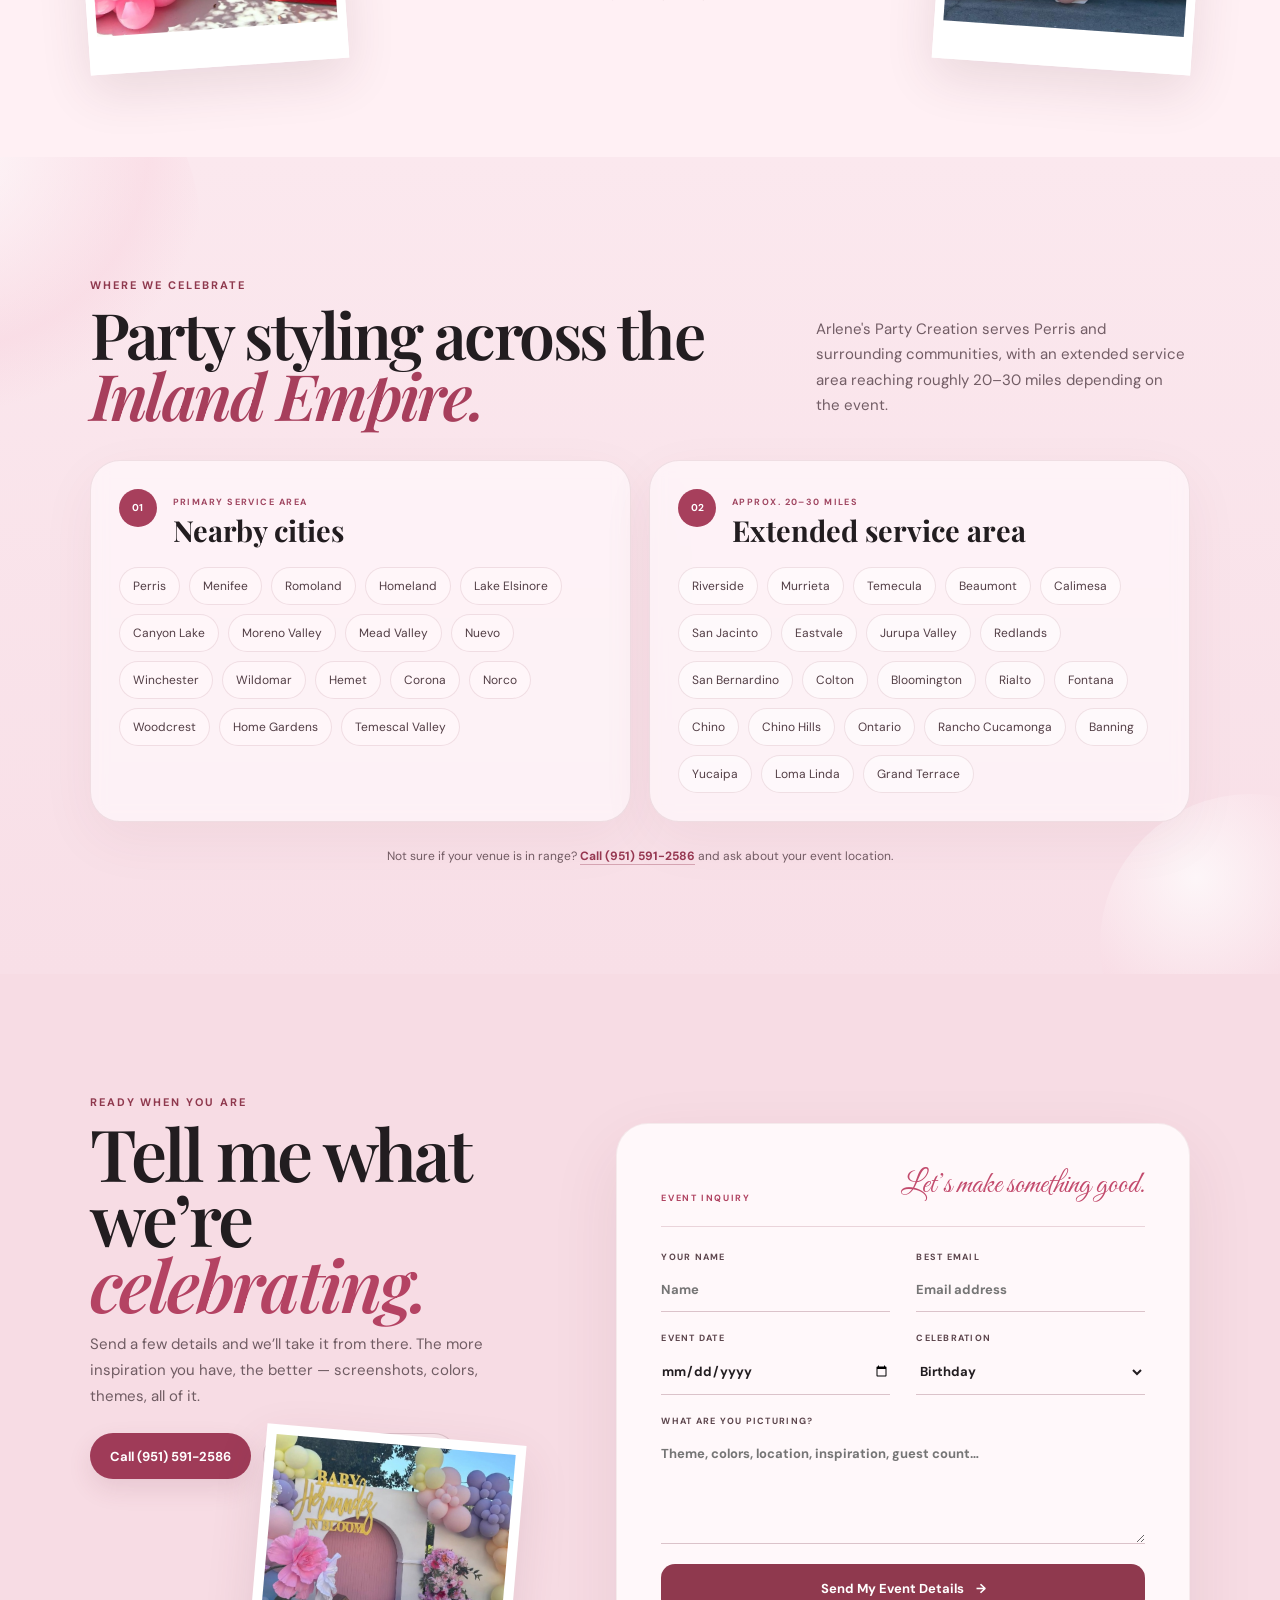
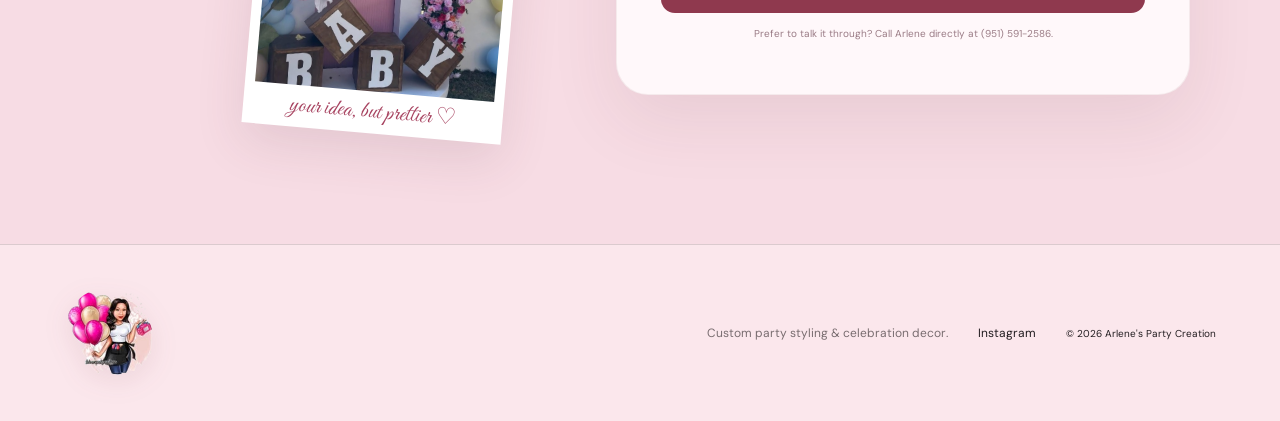
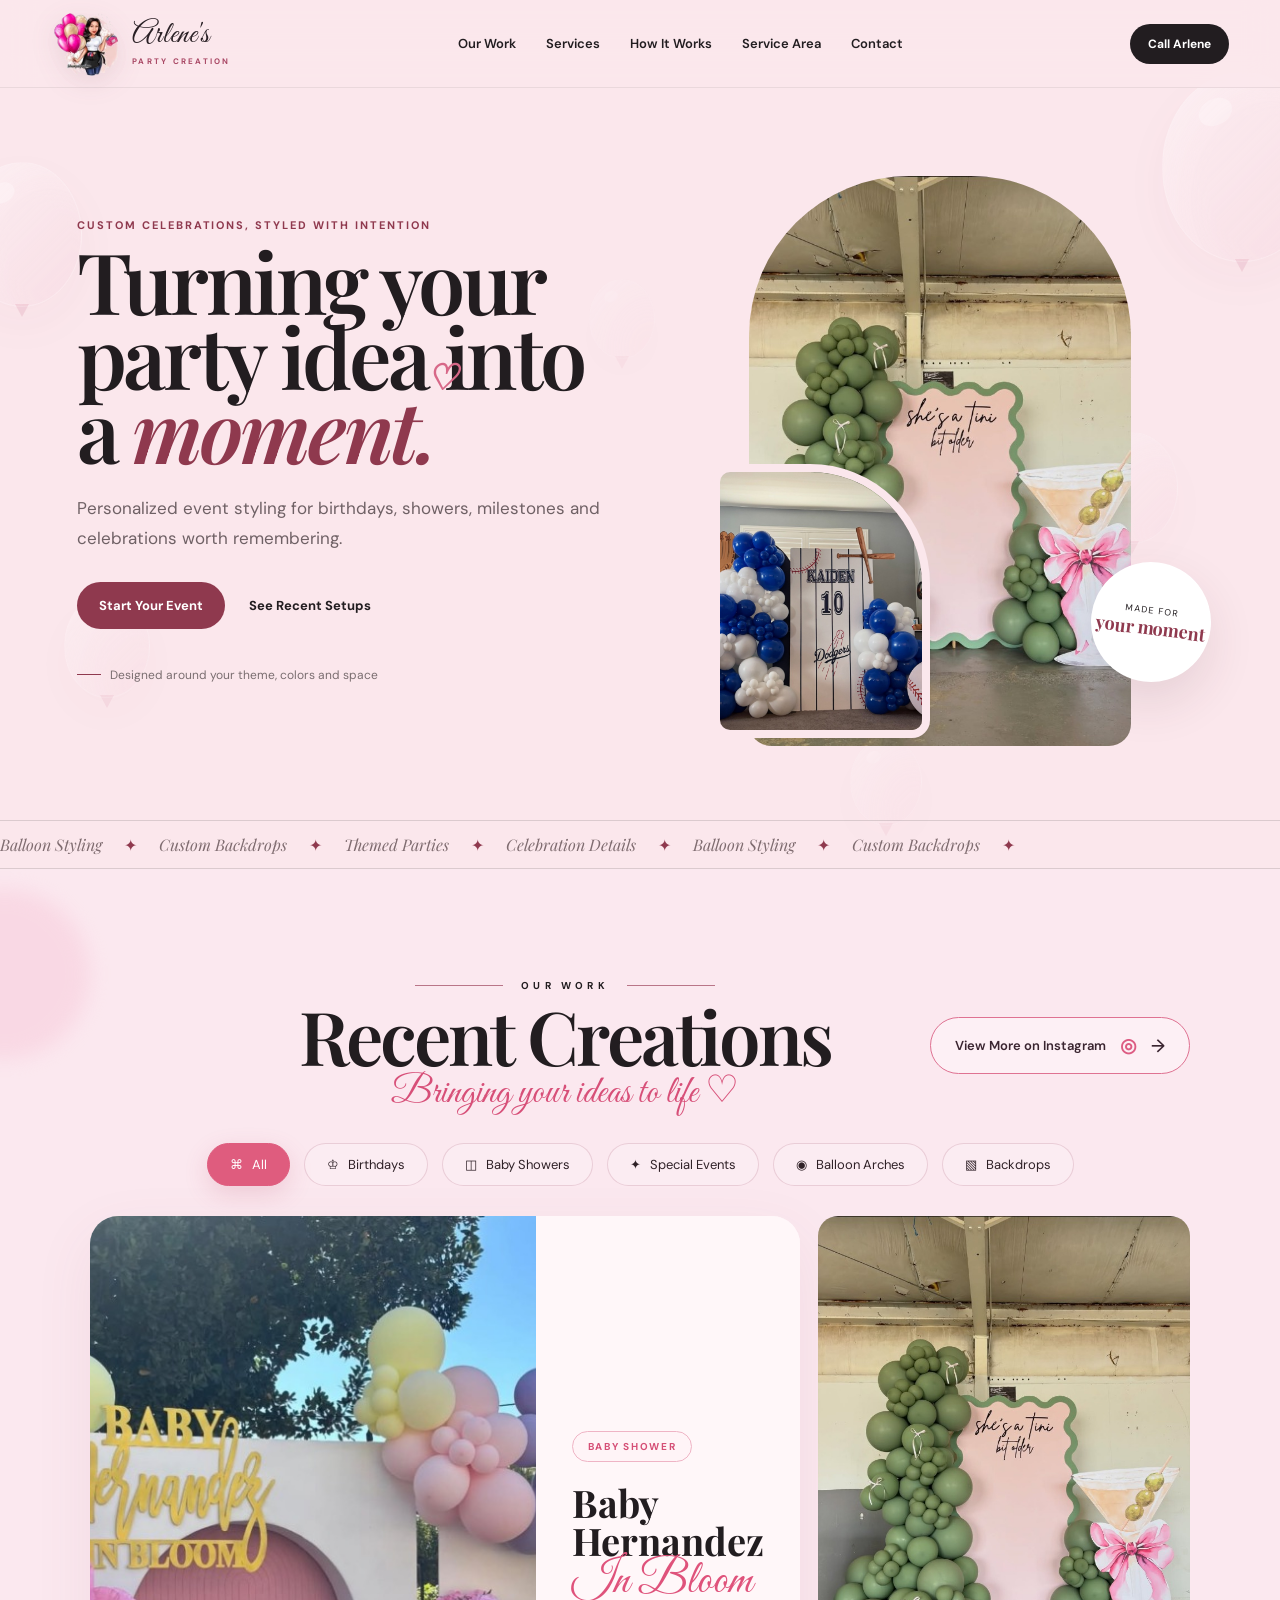
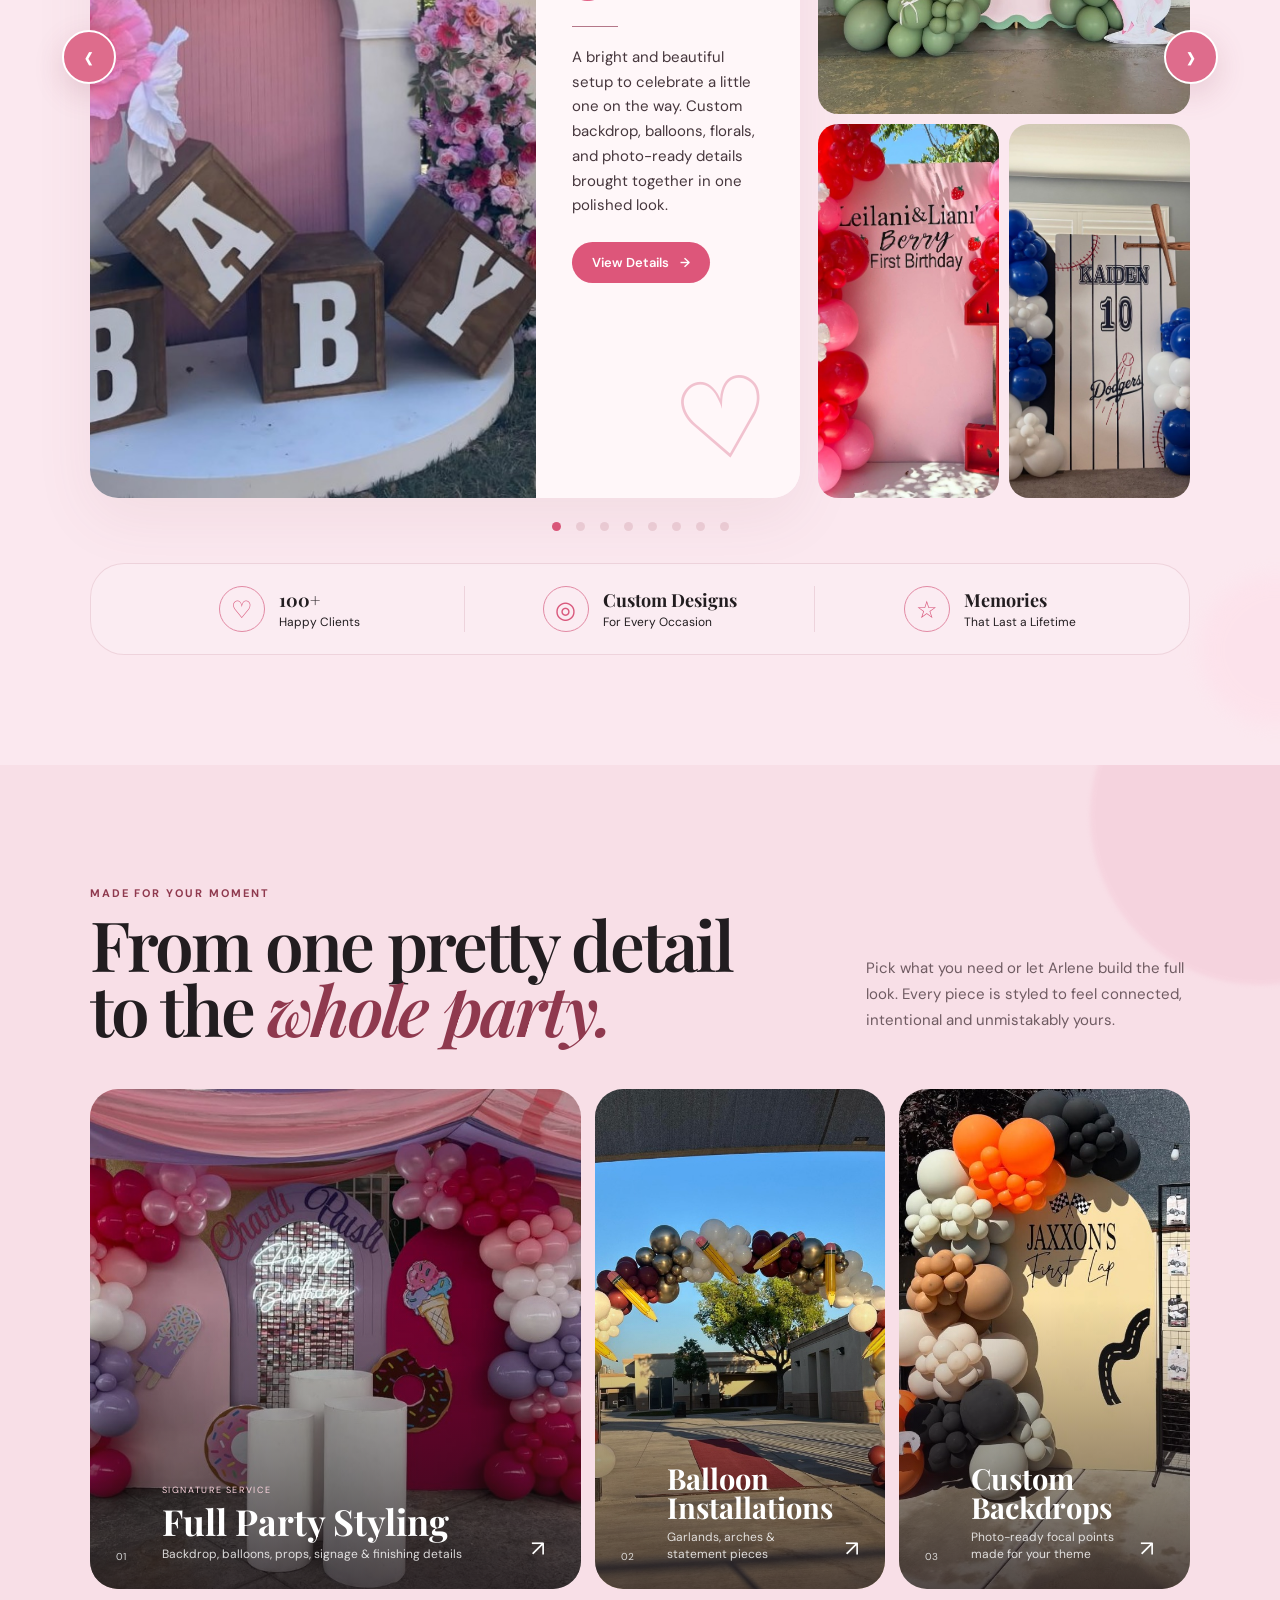
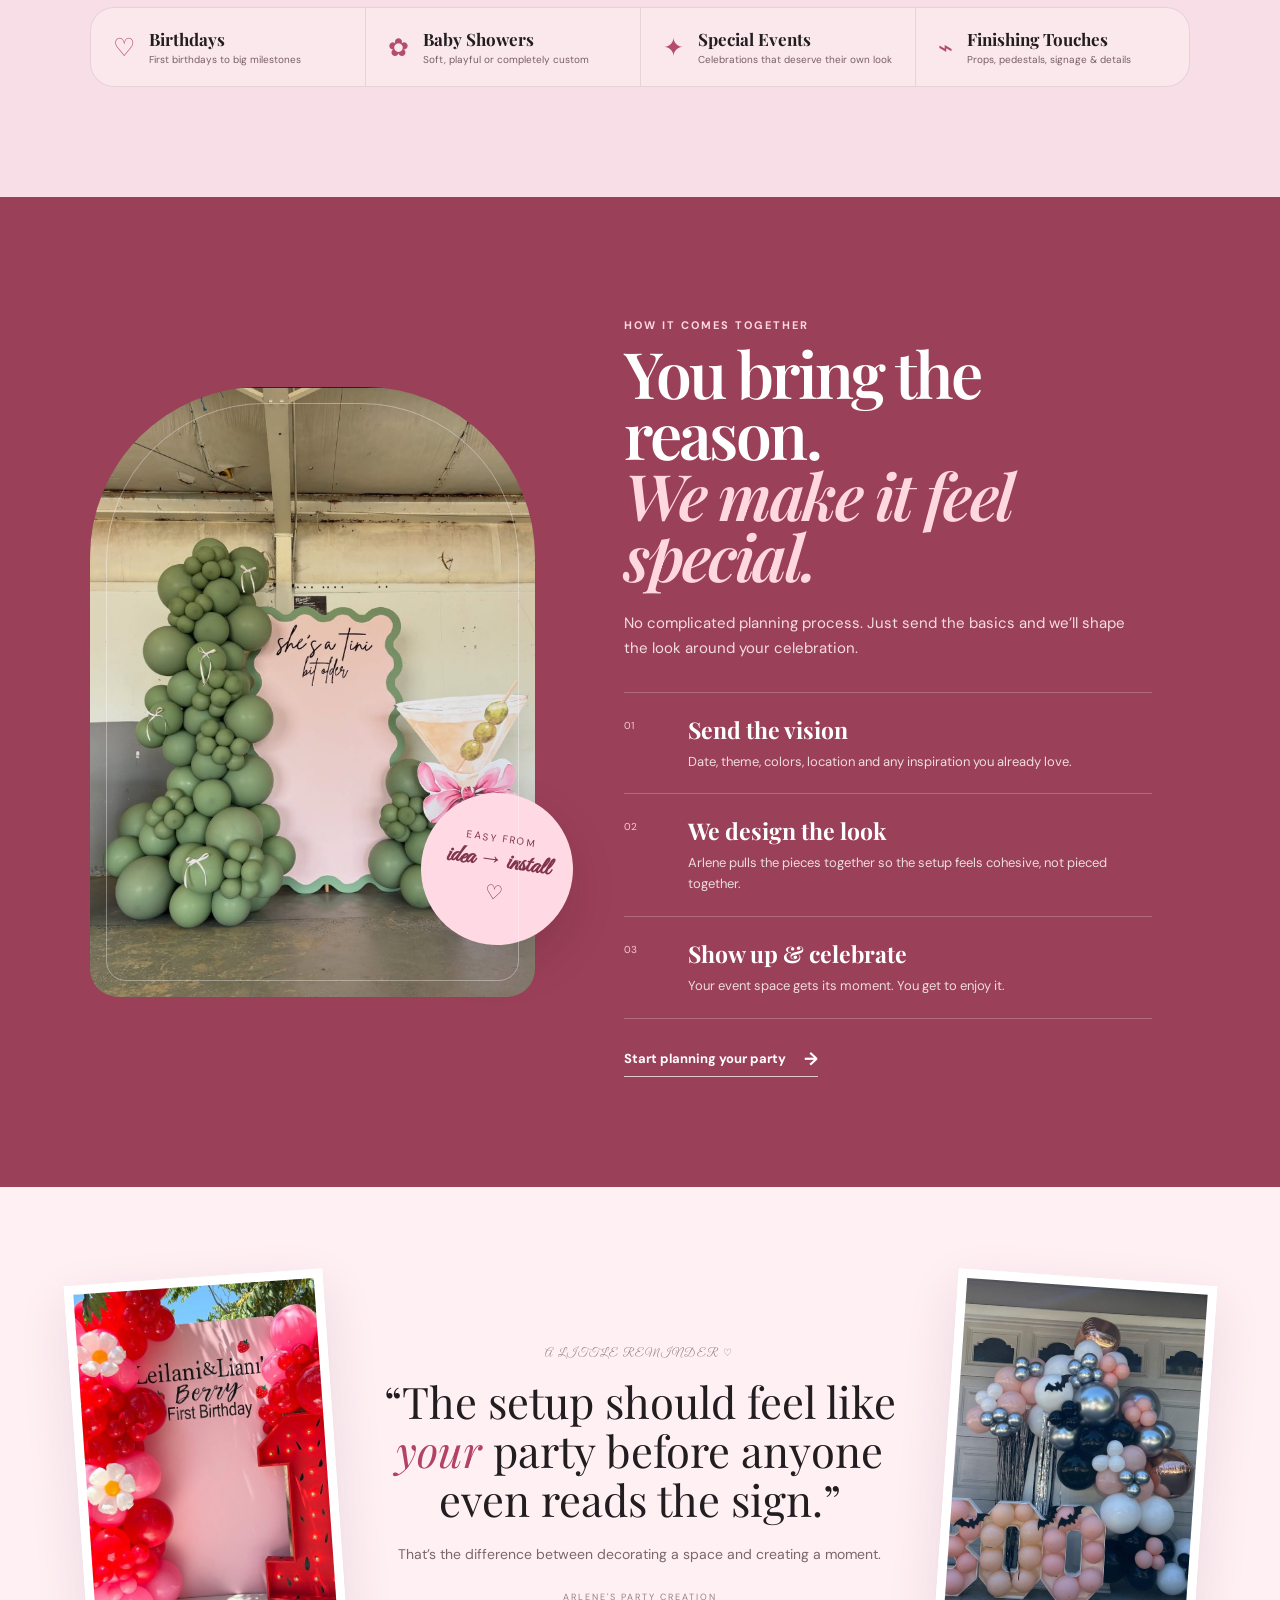
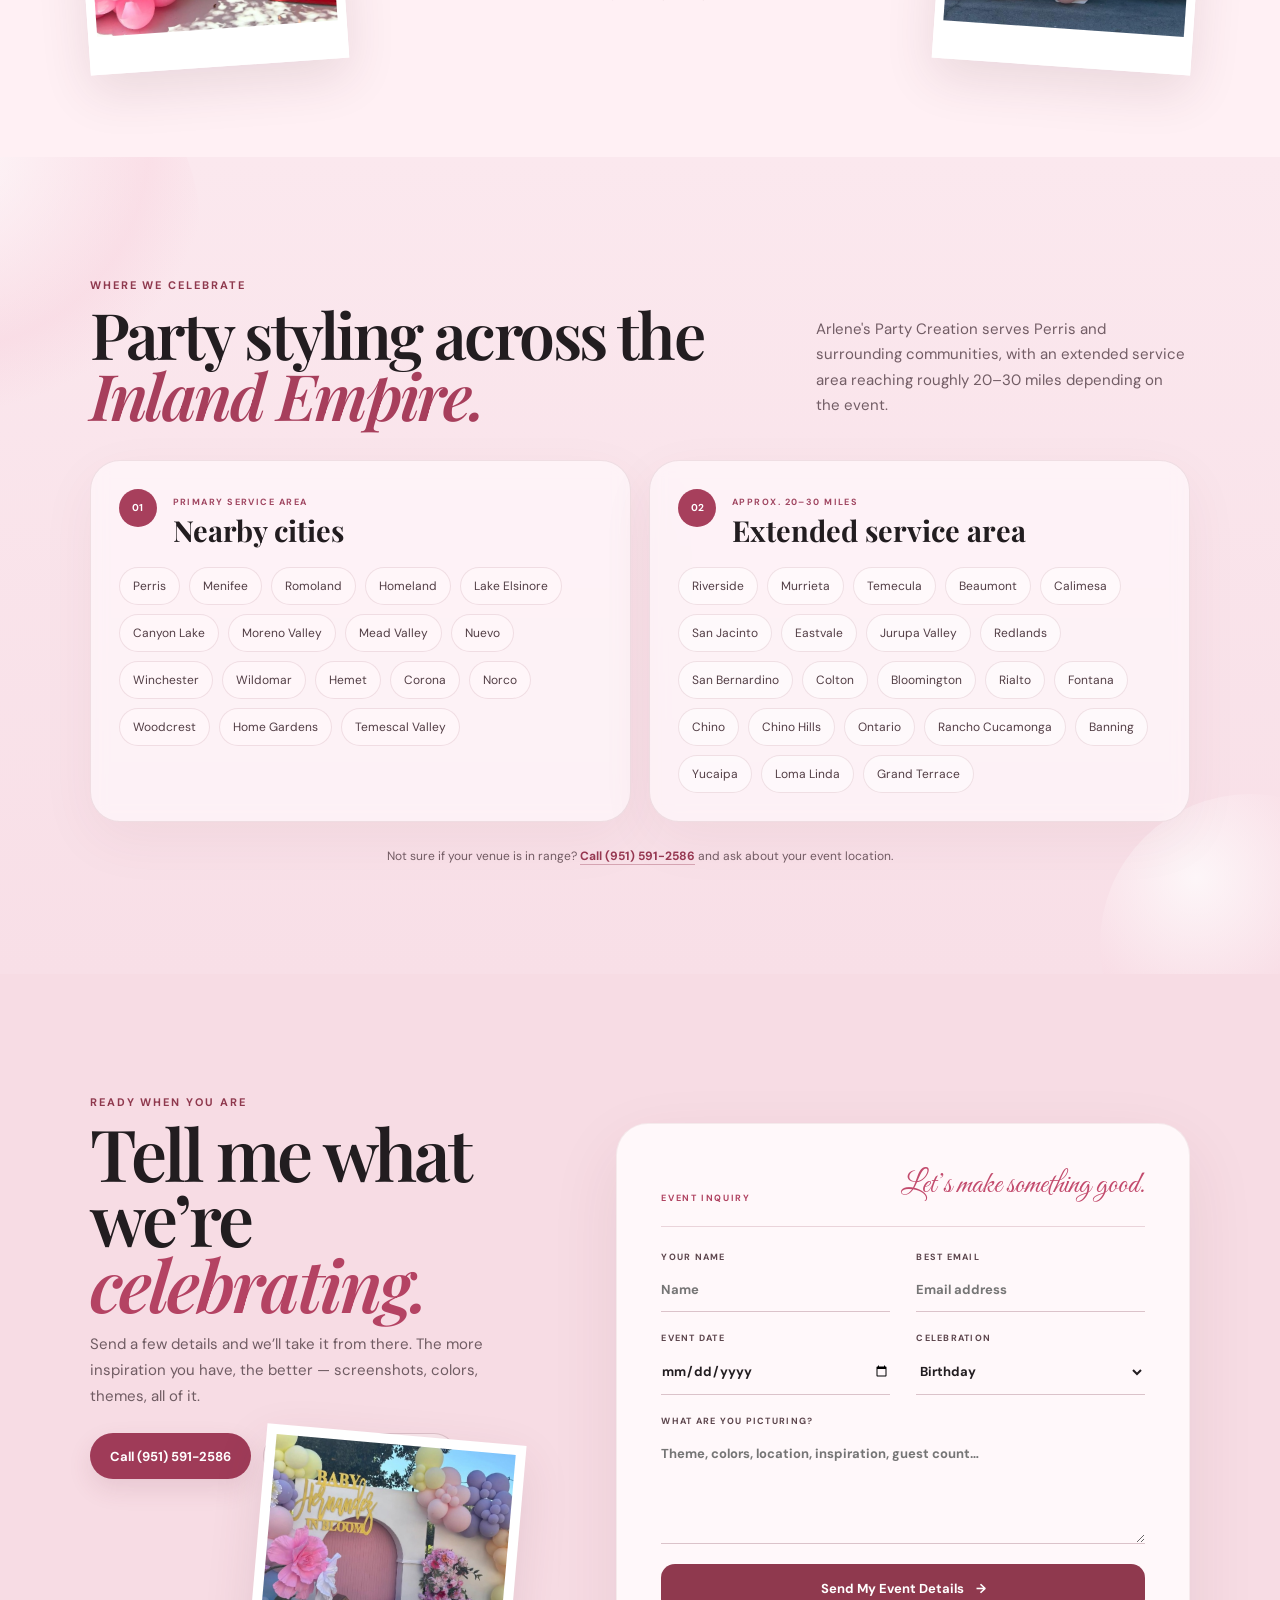
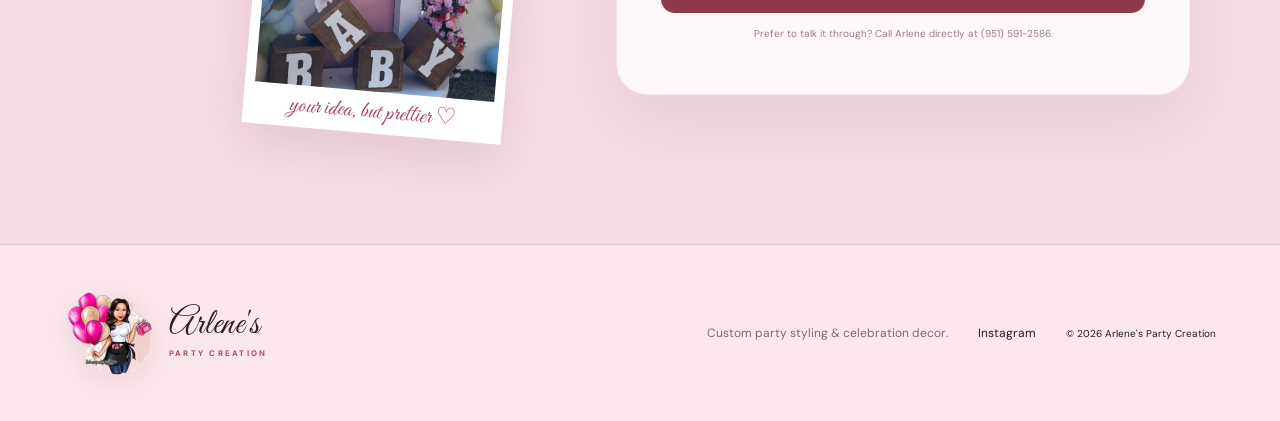
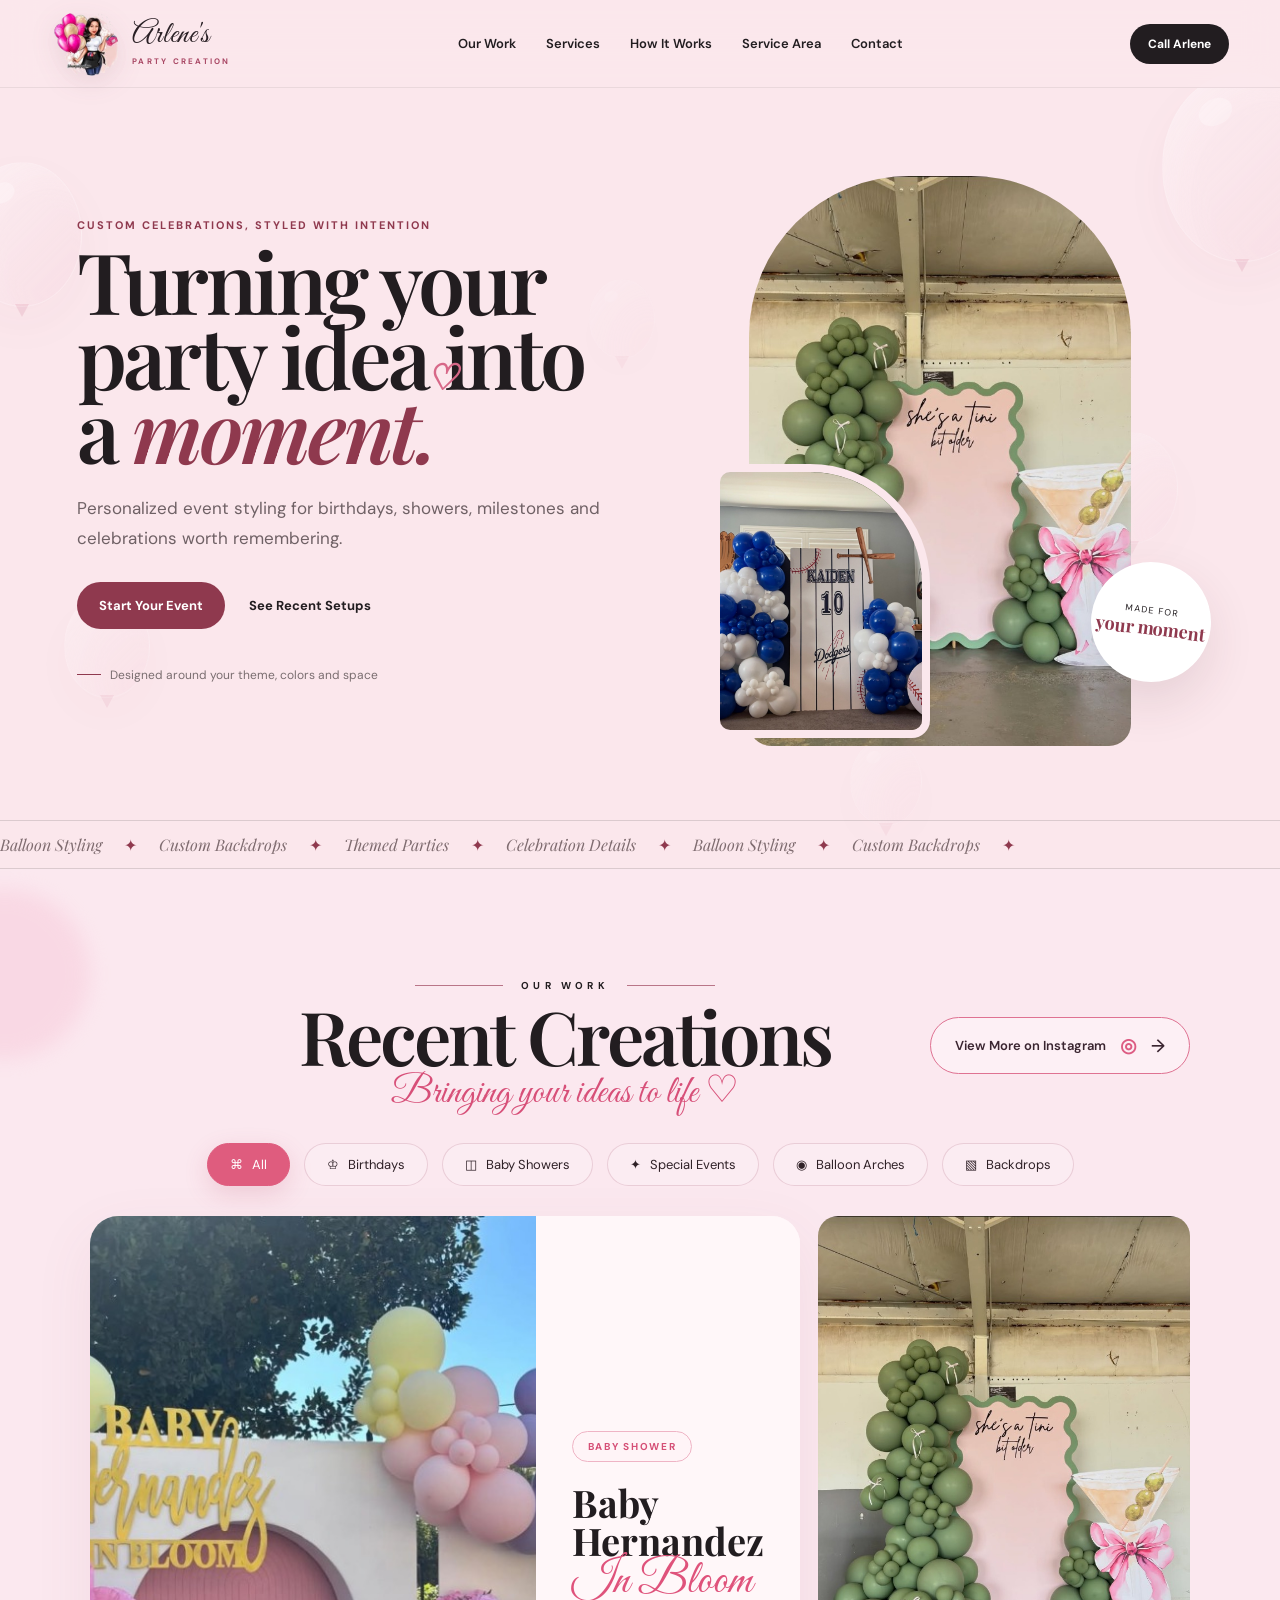
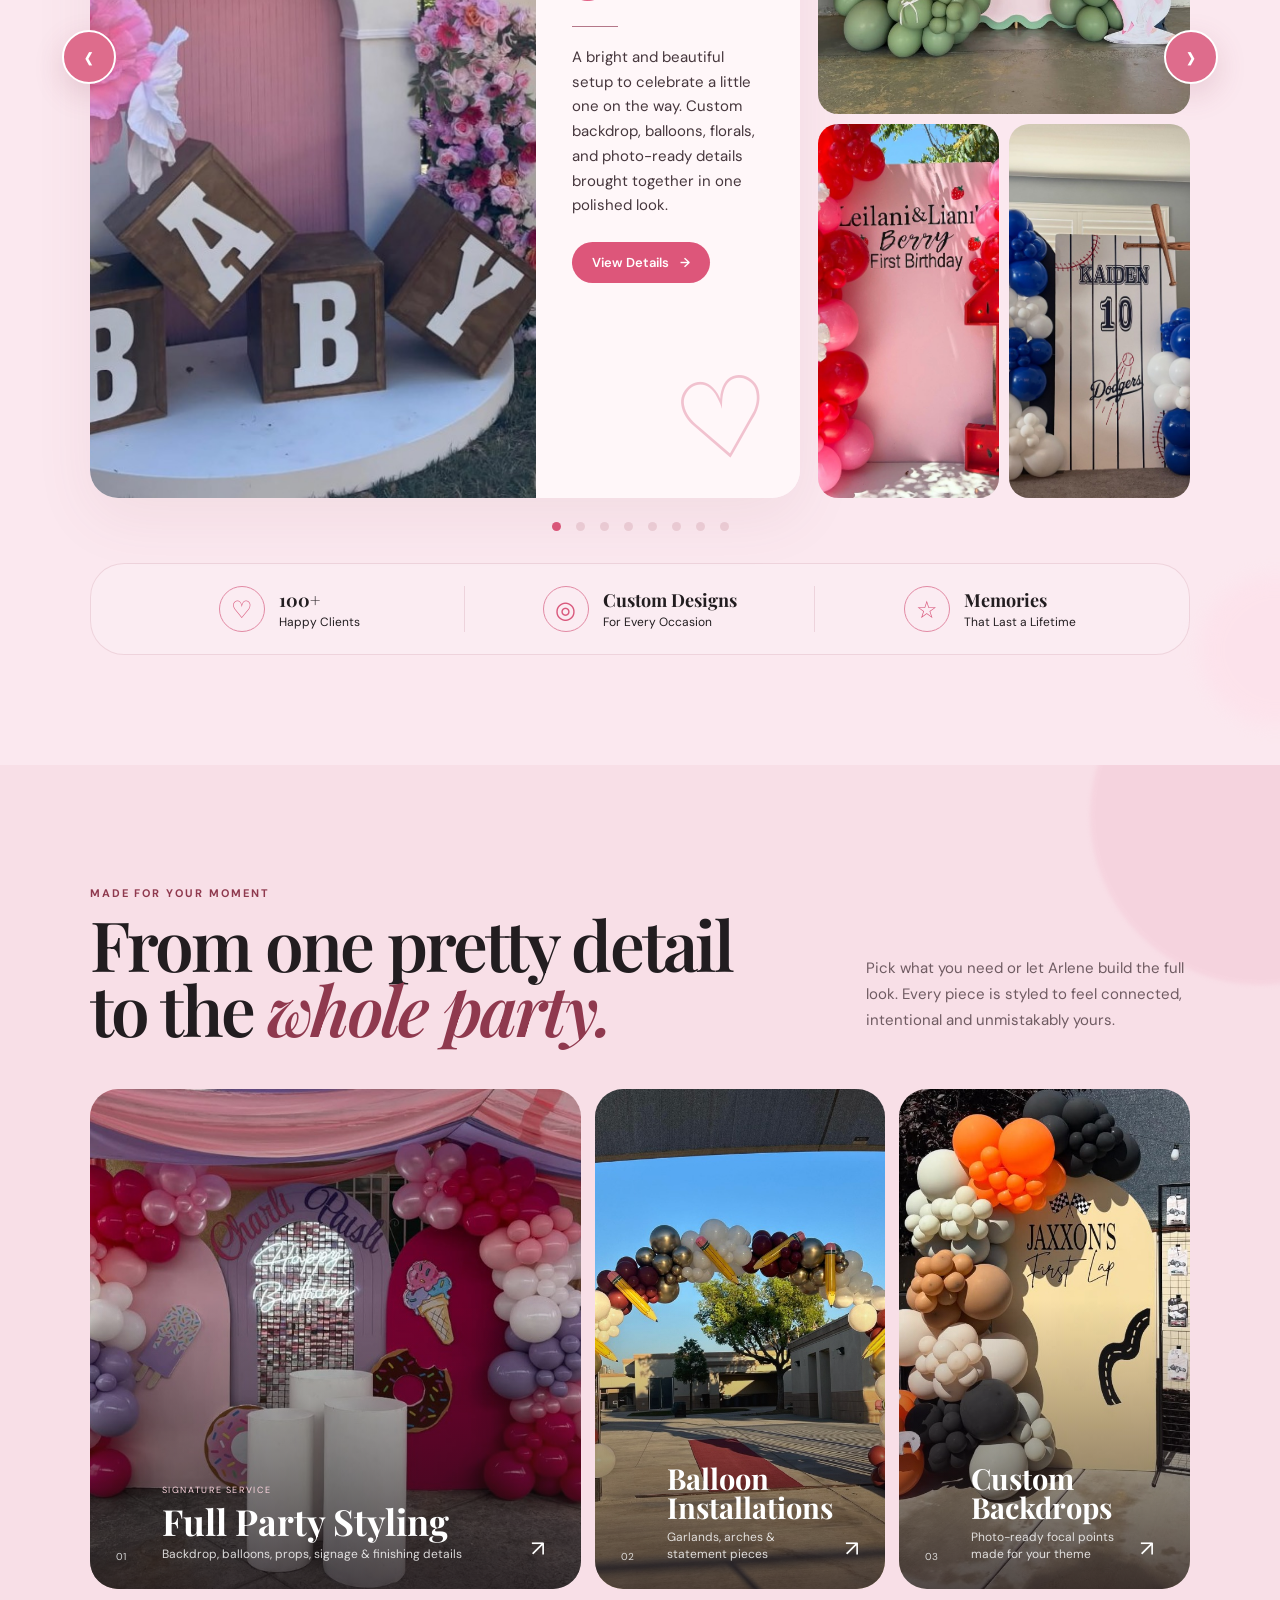
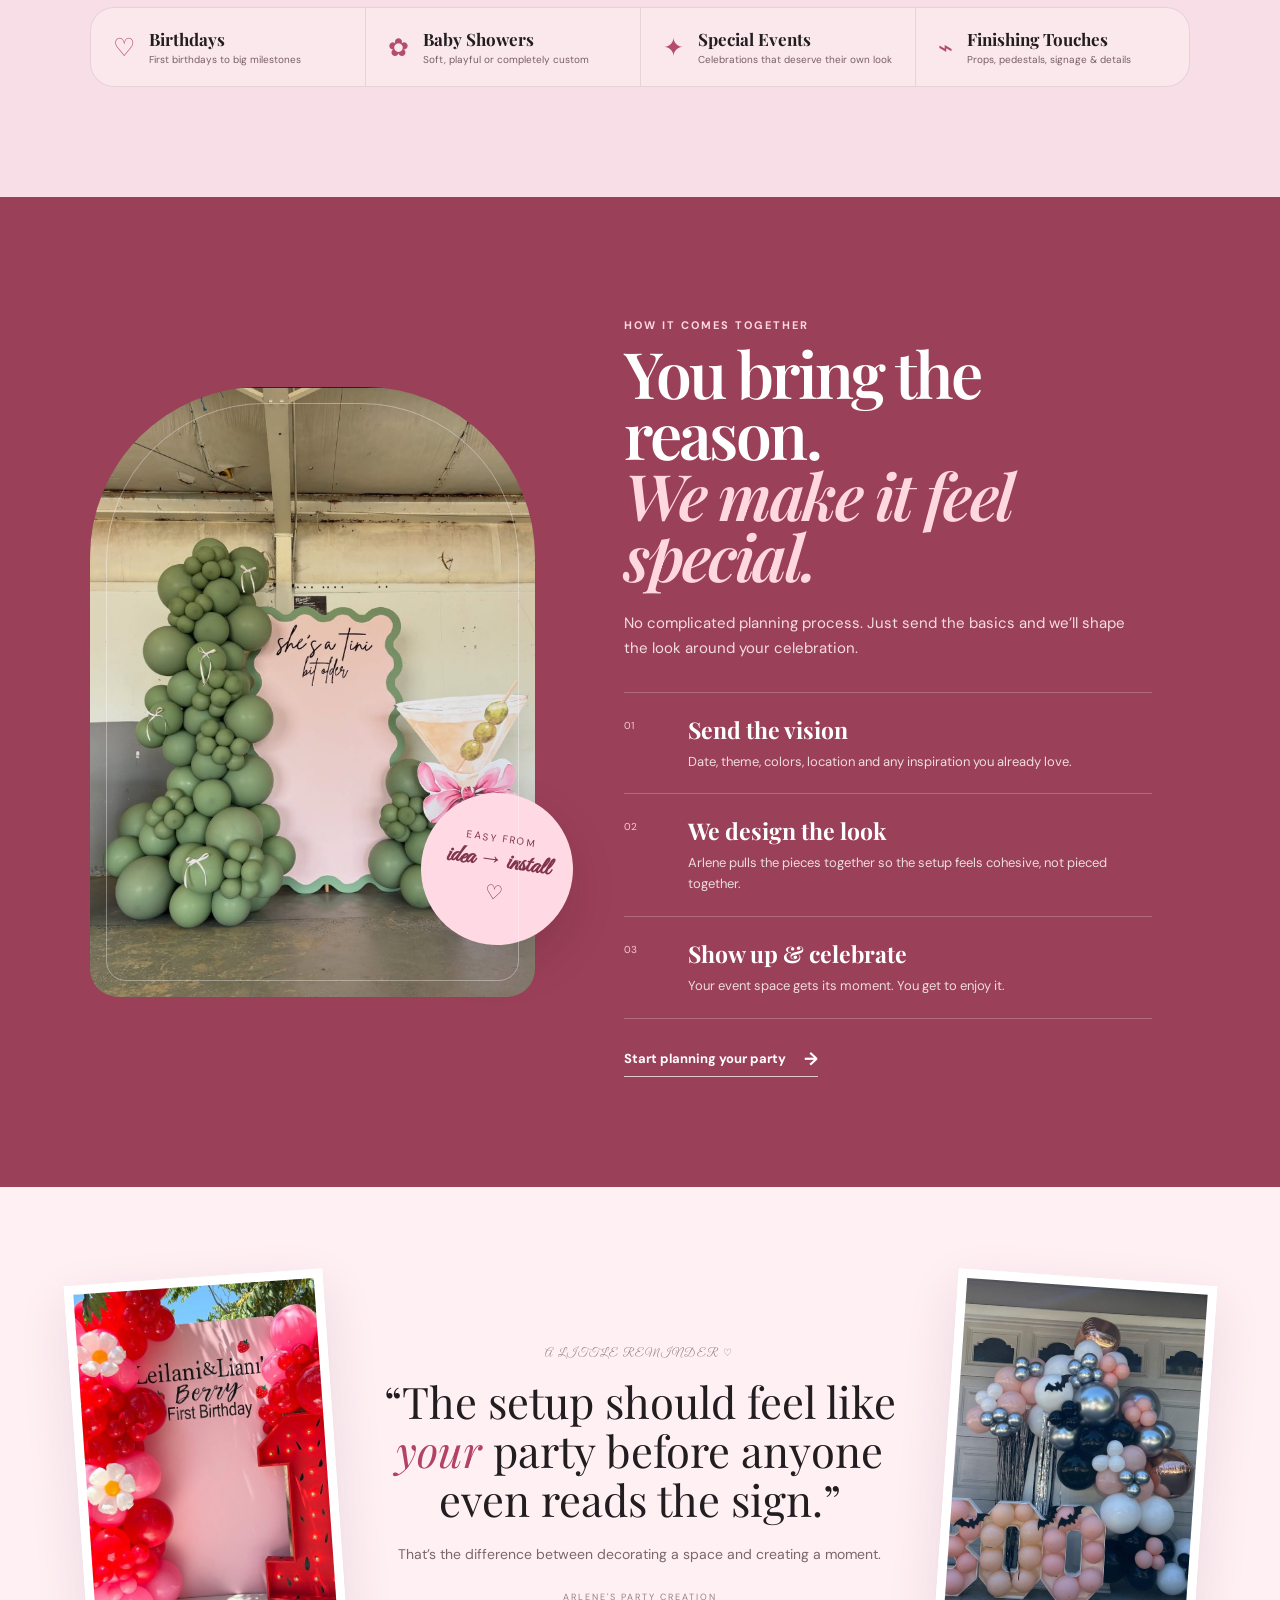
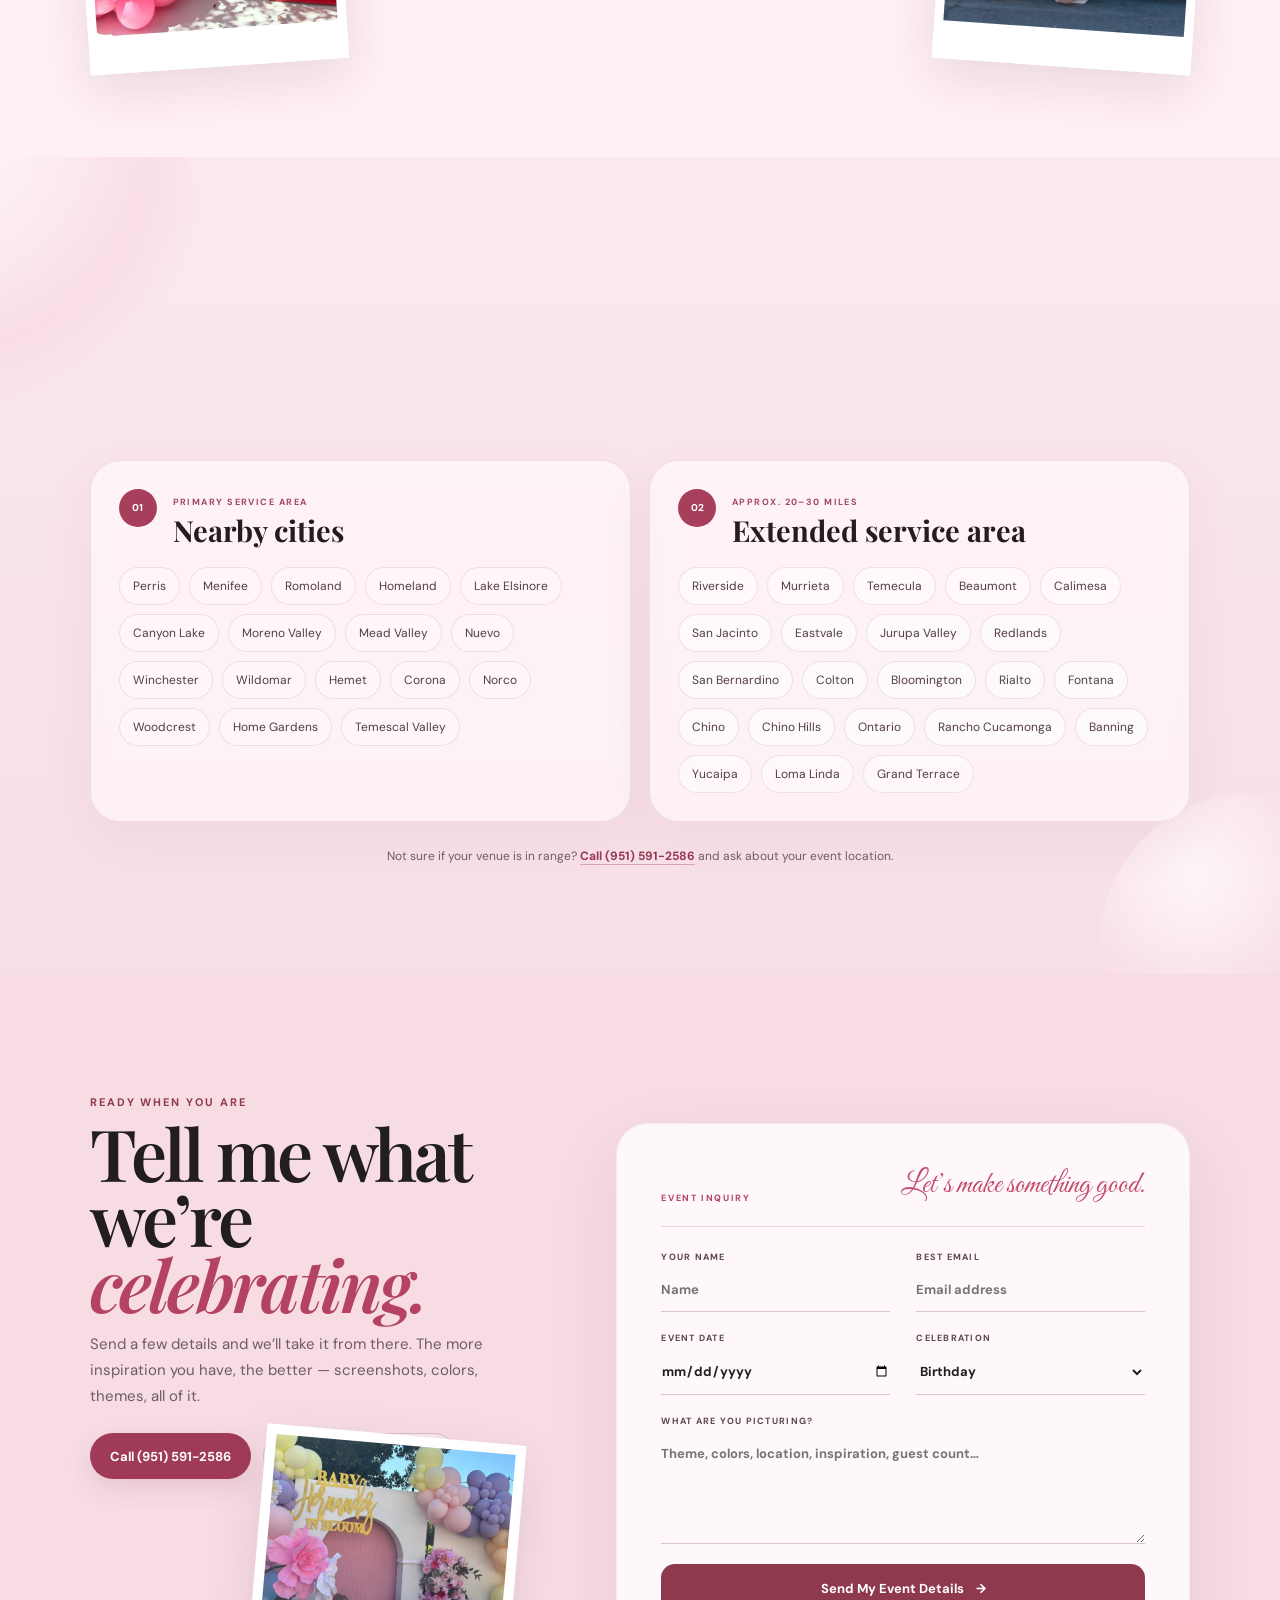
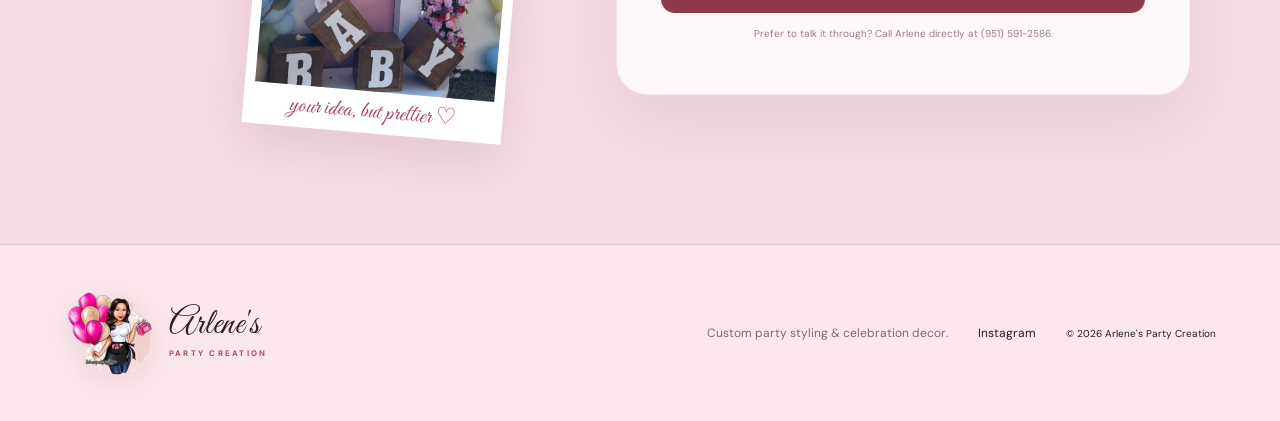
